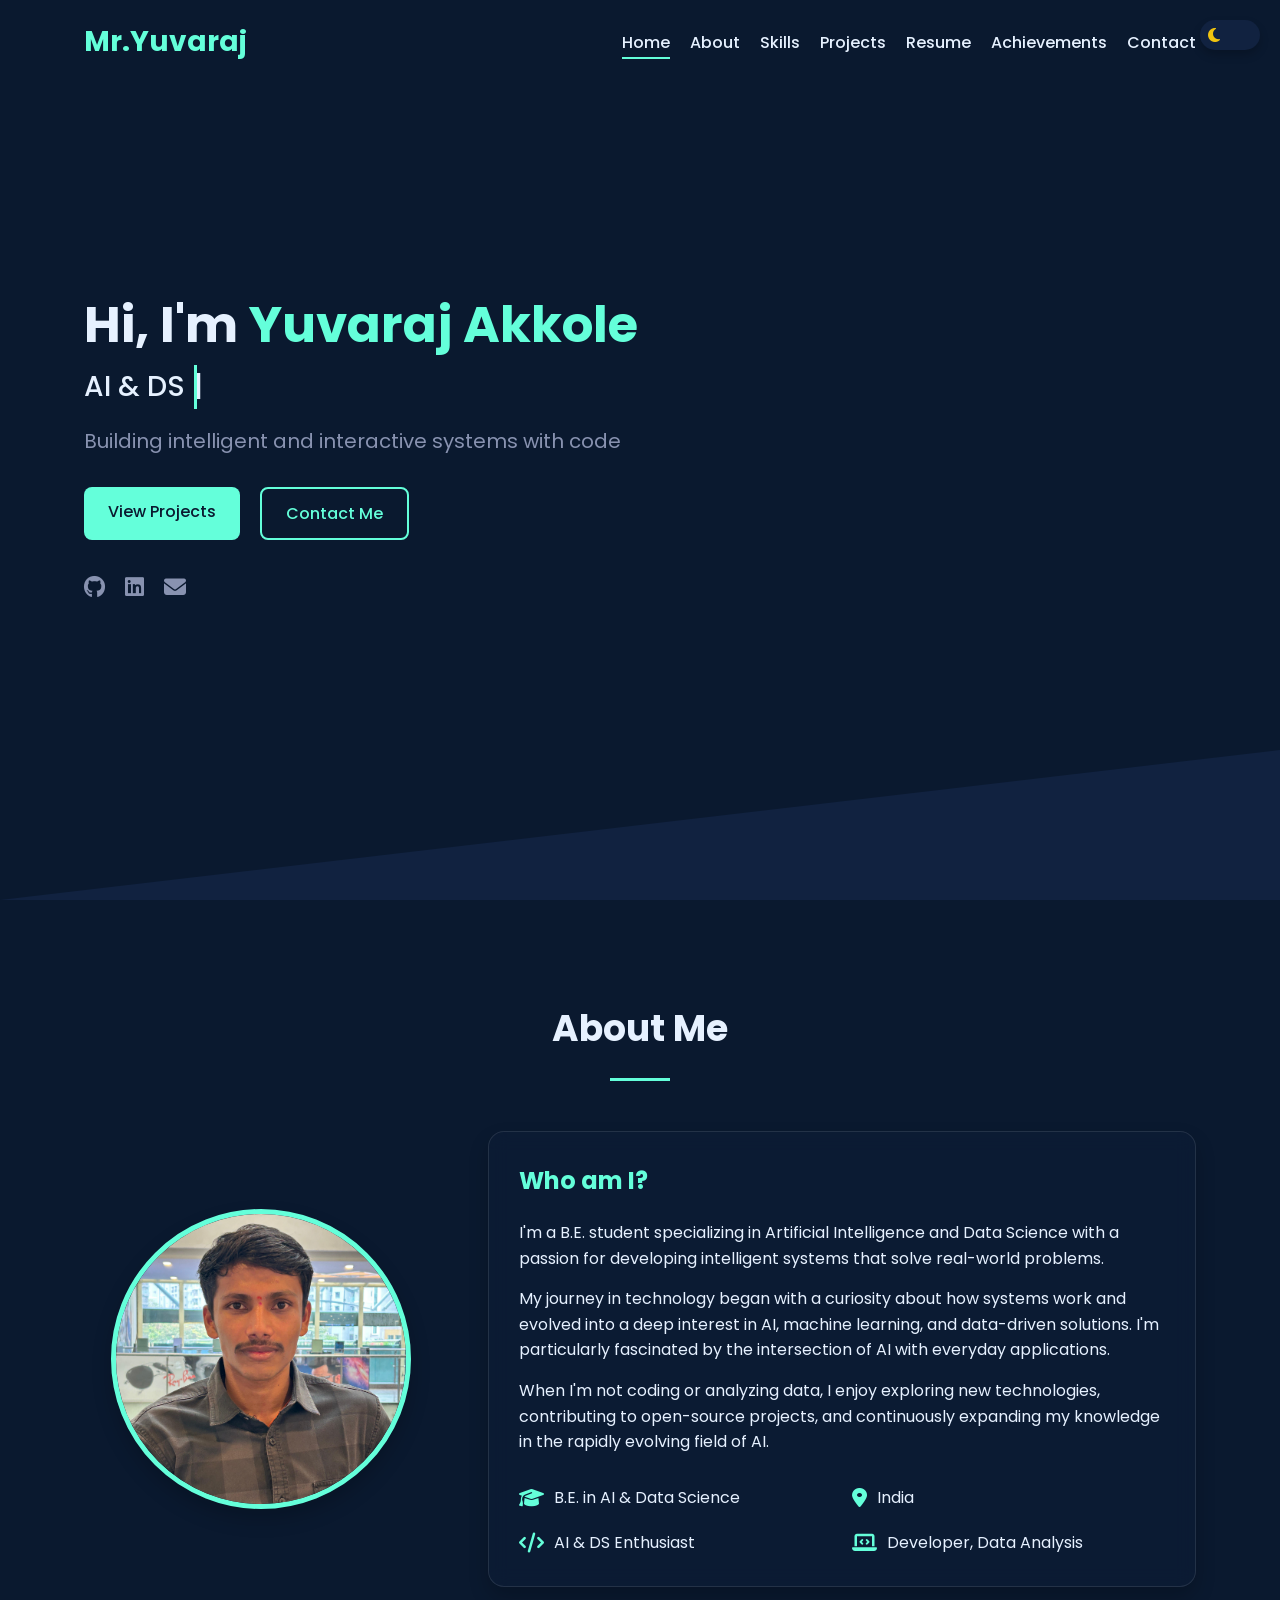
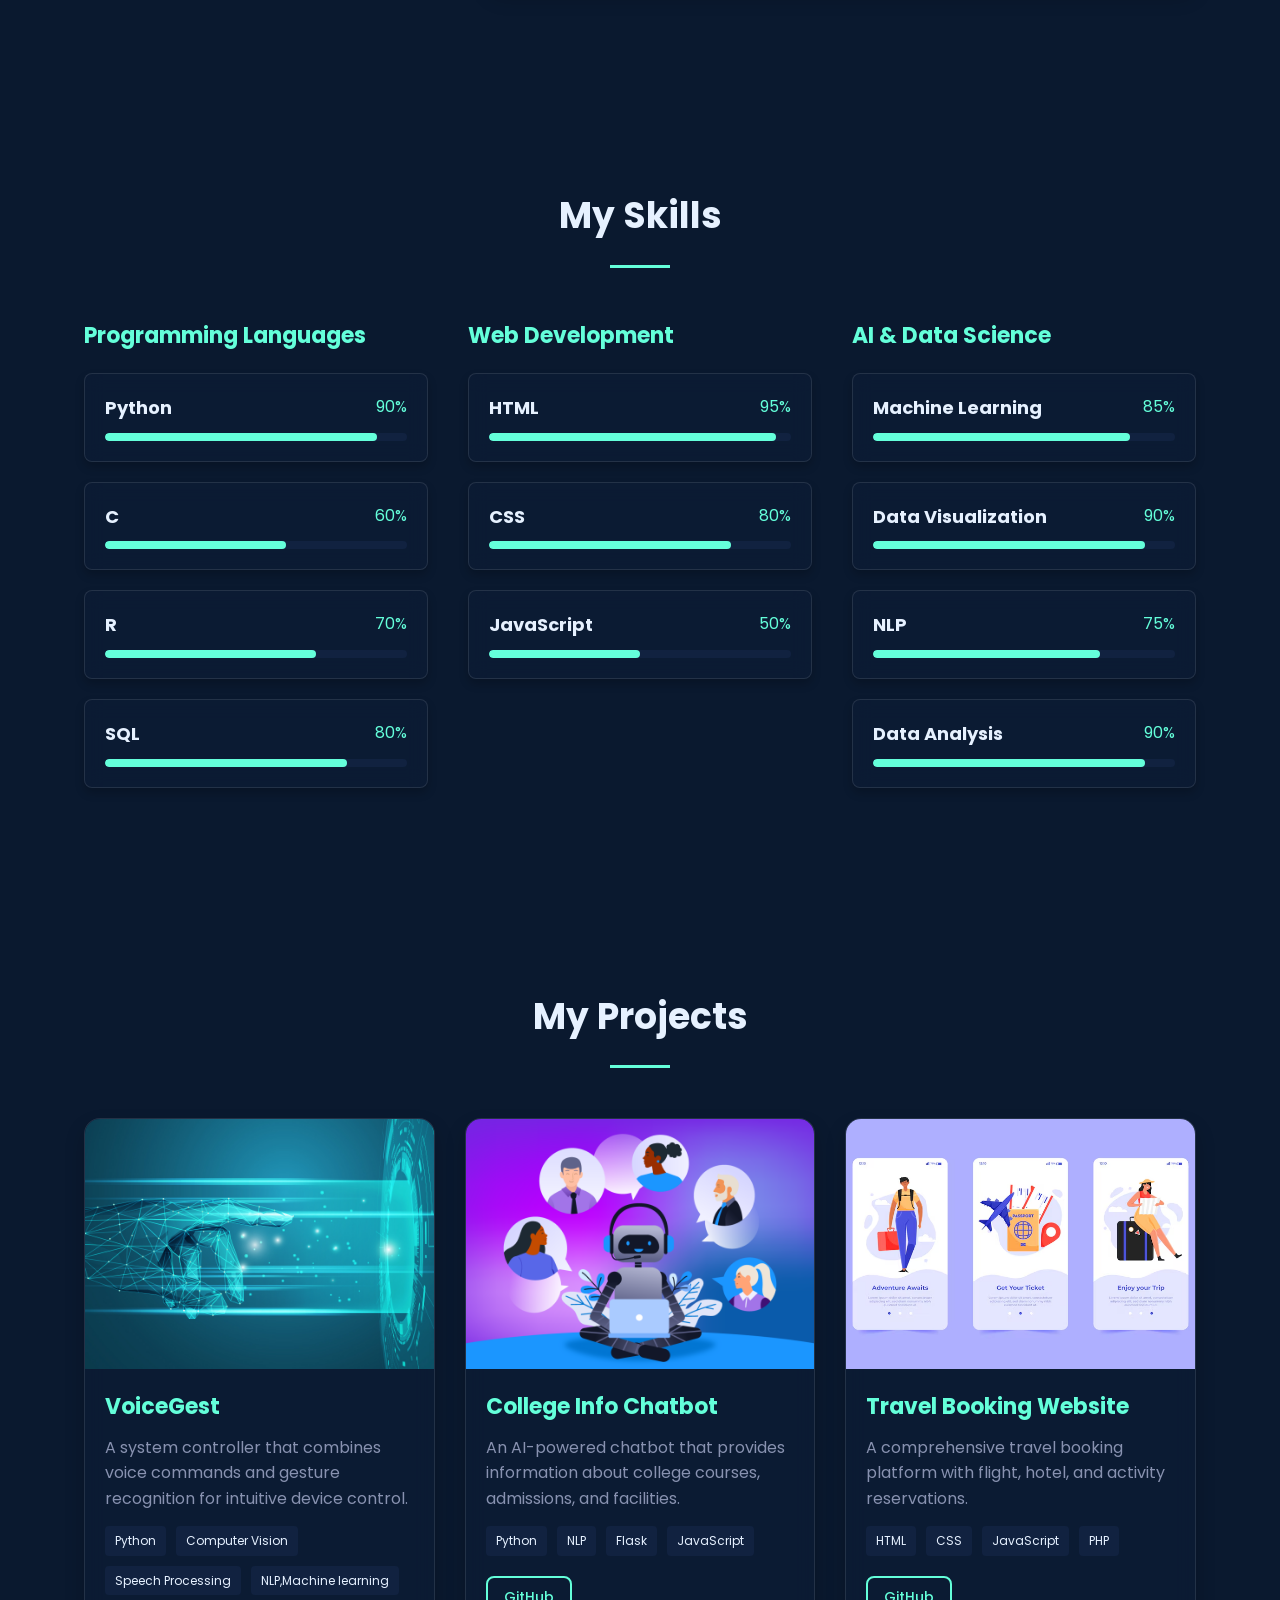
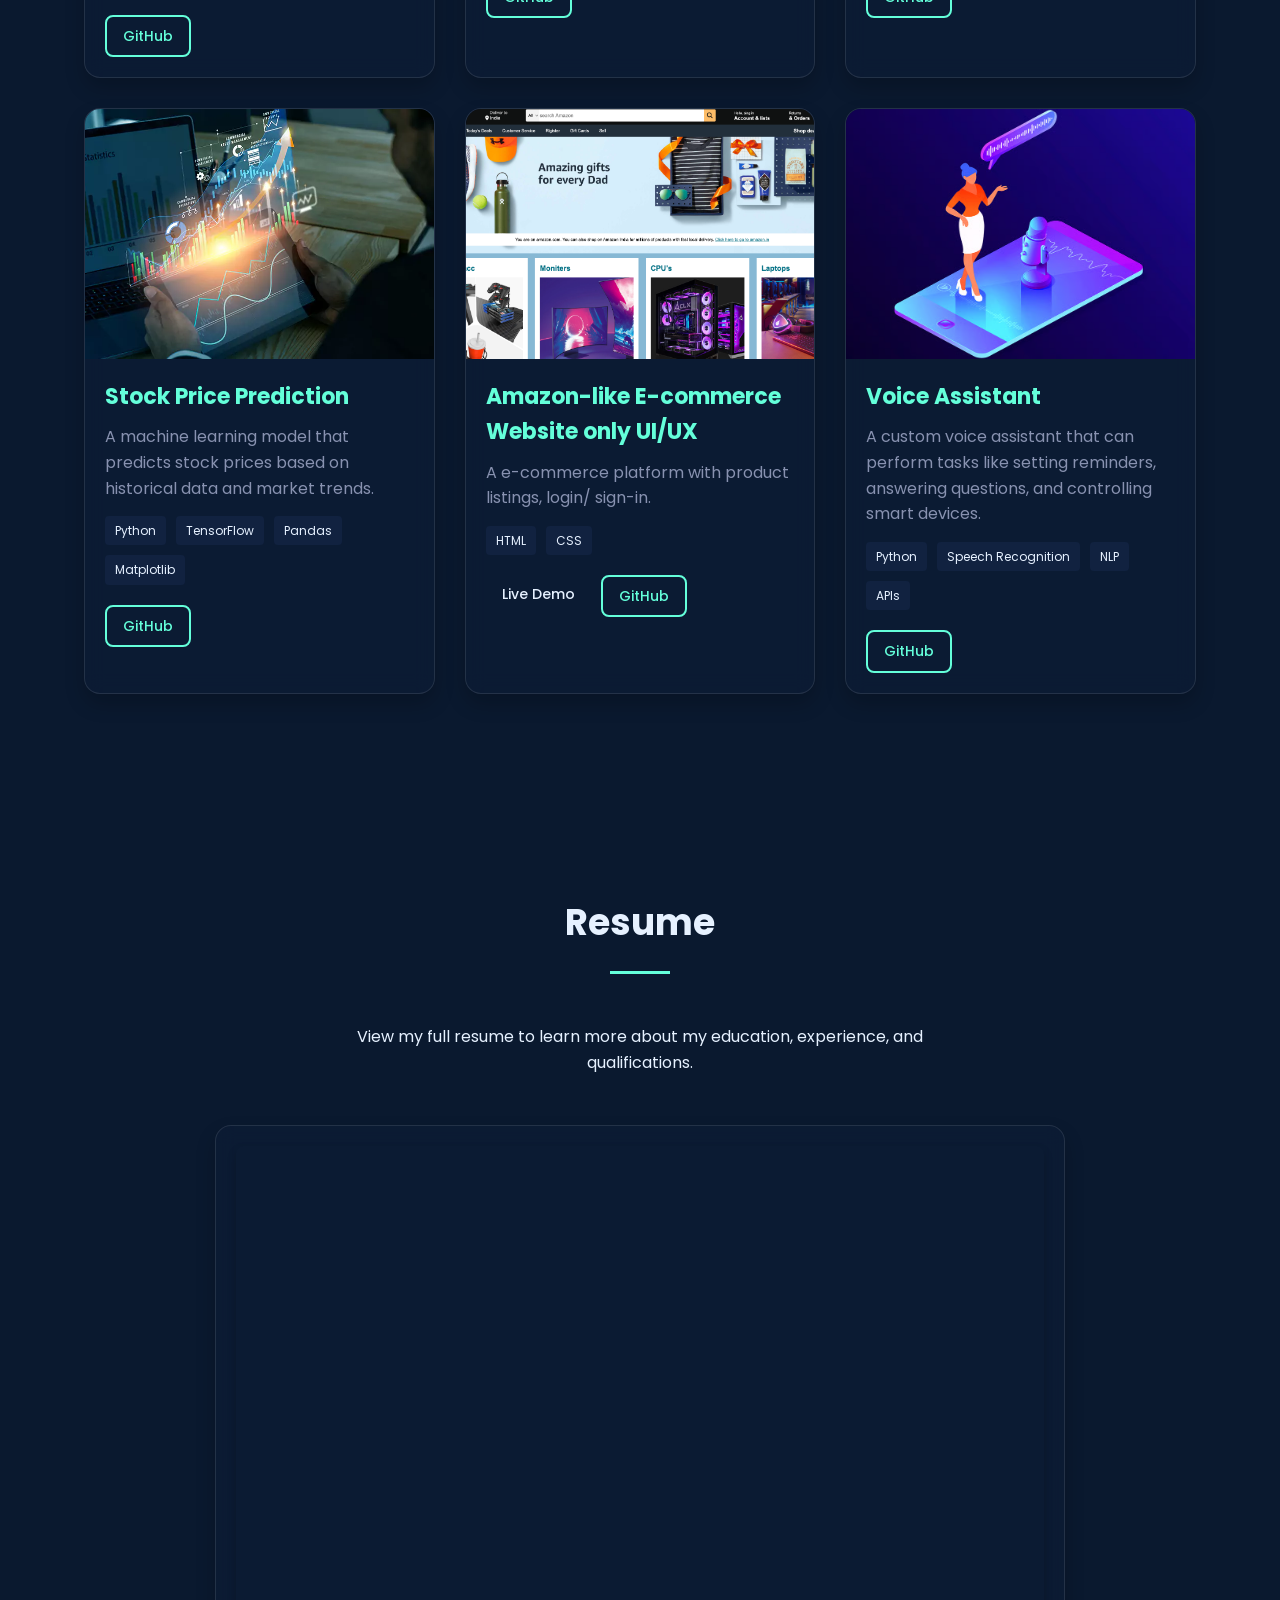
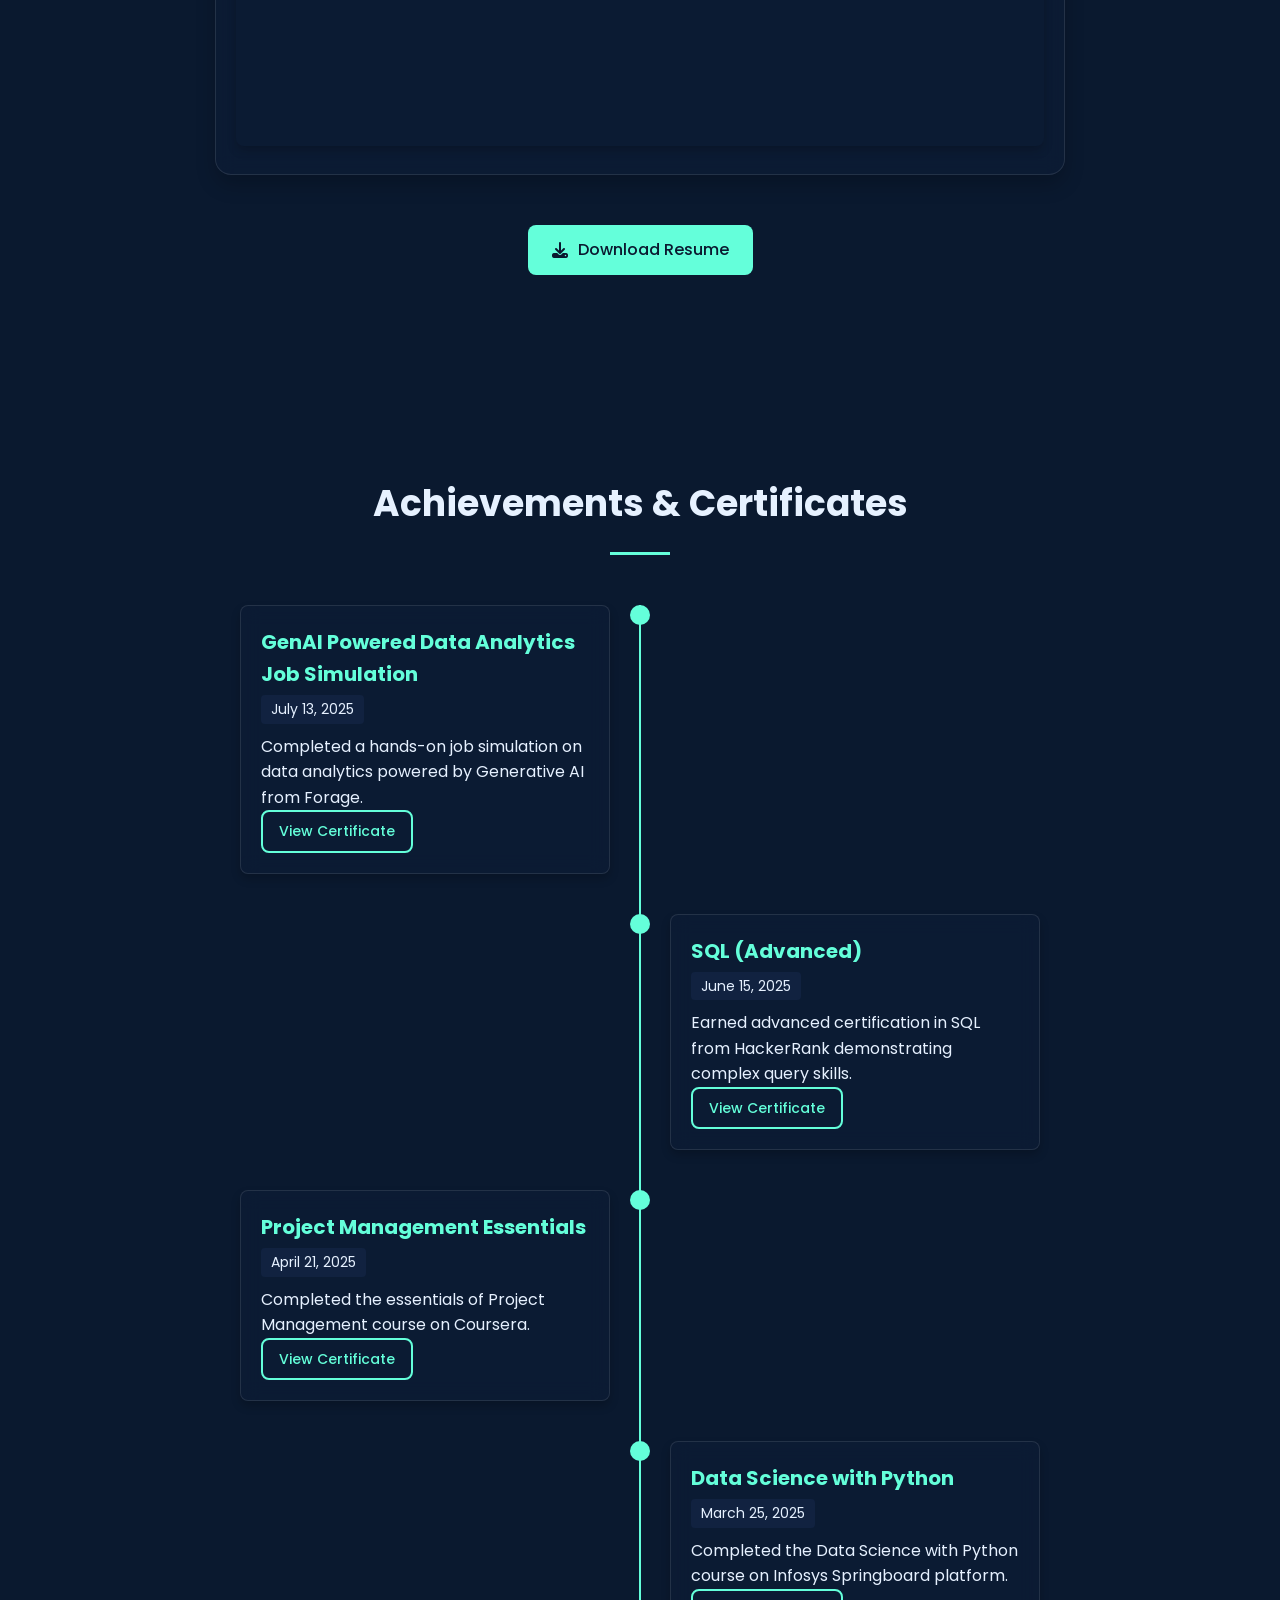
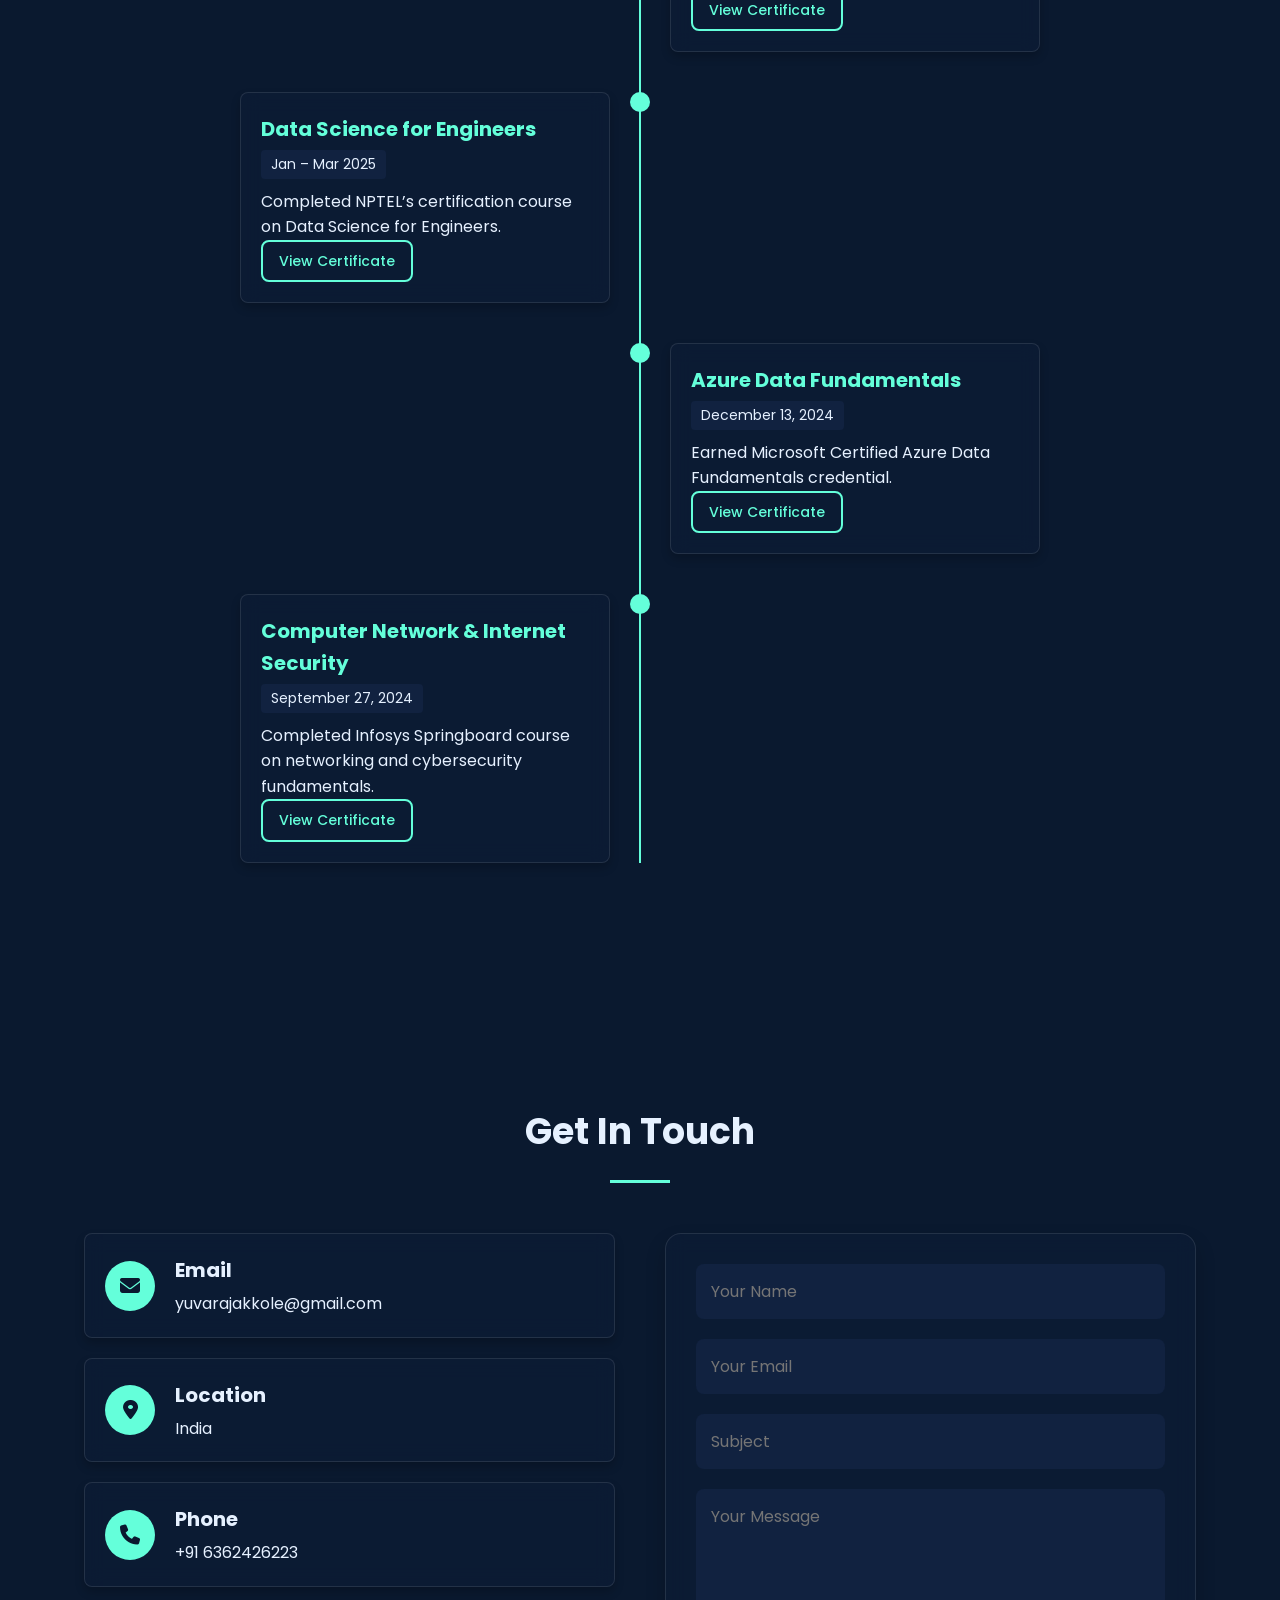
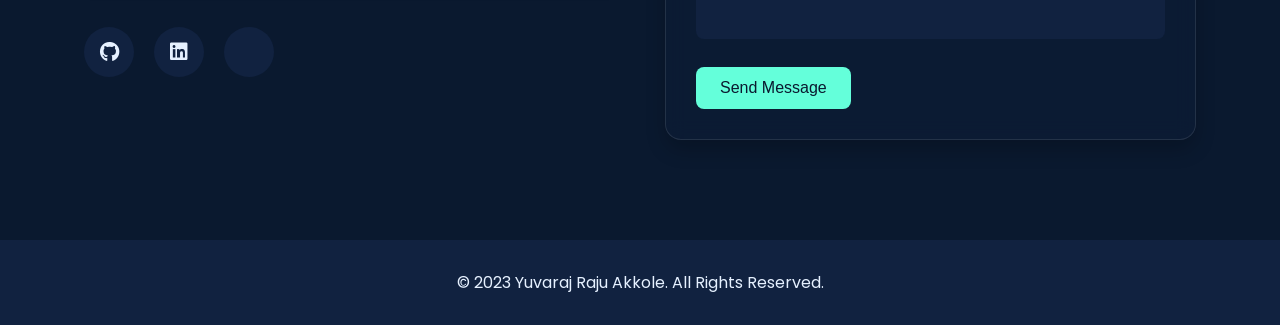
==== index.html @ 3c6aa3a9 "Initial commit - Yuvaraj portfolio" ====
<!DOCTYPE html>
<html lang="en">
<head>
    <meta charset="UTF-8">
    <meta name="viewport" content="width=device-width, initial-scale=1.0">
    <title>Yuvaraj Raju Akkole | AI & DS Portfolio</title>
    <link rel="stylesheet" href="style.css">
    <link rel="stylesheet" href="https://cdnjs.cloudflare.com/ajax/libs/font-awesome/6.4.0/css/all.min.css">
    <link href="https://fonts.googleapis.com/css2?family=Poppins:wght@300;400;500;600;700&display=swap" rel="stylesheet">
</head>
<body>
    <!-- Theme Toggle -->
    <div class="theme-toggle">
        <input type="checkbox" id="theme-switch">
        <label for="theme-switch" class="switch">
            <i class="fas fa-sun"></i>
            <i class="fas fa-moon"></i>
        </label>
    </div>

    <!-- Back to Top Button -->
    <button id="back-to-top" title="Back to Top">
        <i class="fas fa-arrow-up"></i>
    </button>

    <!-- Header & Navigation -->
    <header>
        <div class="container">
            <div class="logo">
                <h2>Mr.Yuvaraj</h2>
            </div>
            <nav>
                <div class="hamburger">
                    <div class="line"></div>
                    <div class="line"></div>
                    <div class="line"></div>
                </div>
                <ul class="nav-links">
                    <li><a href="#home" class="active">Home</a></li>
                    <li><a href="#about">About</a></li>
                    <li><a href="#skills">Skills</a></li>
                    <li><a href="#projects">Projects</a></li>
                    <li><a href="#resume">Resume</a></li>
                    <li><a href="#achievements">Achievements</a></li>
                    <li><a href="#contact">Contact</a></li>
                </ul>
            </nav>
        </div>
    </header>

    <!-- Hero Section -->
    <section id="home" class="hero">
        <div class="container">
            <div class="hero-content">
                <h1>Hi, I'm <span class="highlight" >Yuvaraj Akkole</span></h1>
                <div class="typing-container">
                    <span id="typing-text"></span><span class="cursor">|</span>
                </div>
                <p class="tagline">Building intelligent and interactive systems with code</p>
                <div class="hero-buttons">
                    <a href="#projects" class="btn primary">View Projects</a>
                    <a href="#contact" class="btn secondary">Contact Me</a>
                </div>
                <div class="social-icons">
                    <a href="https://github.com/yuvarajakkole" target="_blank"><i class="fab fa-github"></i></a>
                    <a href="https://www.linkedin.com/in/yuvaraj-akkole-82118a249/" target="_blank"><i class="fab fa-linkedin"></i></a>
                    <a href="mailto:youremail@example.com"><i class="fas fa-envelope"></i></a>
                    <a href="https://leetcode.com/u/yuvarajakkole/" target="_blank"><i class="cib-leetcode"></i></a>
                </div>
            </div>
        </div>
        <div class="hero-shape"></div>
    </section>

    <!-- About Section -->
    <section id="about" class="about">
        <div class="container">
            <div class="section-header">
                <h2>About Me</h2>
                <div class="underline"></div>
            </div>
            <div class="about-content">
                <div class="about-image">
                    <div class="image-container">
                        <img src="img/yuvaraj.jpg" alt="Yuvaraj Raju Akkole">
                    </div>
                </div>
                <div class="about-text">
                    <div class="glass-card">
                        <h3>Who am I?</h3>
                        <p>I'm a B.E. student specializing in Artificial Intelligence and Data Science with a passion for developing intelligent systems that solve real-world problems.</p>
                        <p>My journey in technology began with a curiosity about how systems work and evolved into a deep interest in AI, machine learning, and data-driven solutions. I'm particularly fascinated by the intersection of AI with everyday applications.</p>
                        <p>When I'm not coding or analyzing data, I enjoy exploring new technologies, contributing to open-source projects, and continuously expanding my knowledge in the rapidly evolving field of AI.</p>
                        <div class="about-details">
                            <div class="detail">
                                <i class="fas fa-graduation-cap"></i>
                                <span>B.E. in AI & Data Science</span>
                            </div>
                            <div class="detail">
                                <i class="fas fa-map-marker-alt"></i>
                                <span>India</span>
                            </div>
                            <div class="detail">
                                <i class="fas fa-code"></i>
                                <span>AI & DS Enthusiast</span>
                            </div>
                            <div class="detail">
                                <i class="fas fa-laptop-code"></i>
                                <span>Developer, Data Analysis</span>
                            </div>
                        </div>
                    </div>
                </div>
            </div>
        </div>
    </section>

    <!-- Skills Section -->
    <section id="skills" class="skills">
        <div class="container">
            <div class="section-header">
                <h2>My Skills</h2>
                <div class="underline"></div>
            </div>
            <div class="skills-content">
                <div class="skill-category">
                    <h3>Programming Languages</h3>
                    <div class="skills-grid">
                        <div class="skill-item">
                            <div class="skill-info">
                                <h4>Python</h4>
                                <div class="skill-percent">90%</div>
                            </div>
                            <div class="skill-progress">
                                <div class="progress-bar" data-percent="90"></div>
                            </div>
                        </div>
                        <div class="skill-item">
                            <div class="skill-info">
                                <h4>C</h4>
                                <div class="skill-percent">60%</div>
                            </div>
                            <div class="skill-progress">
                                <div class="progress-bar" data-percent="60"></div>
                            </div>
                        </div>
                        <div class="skill-item">
                            <div class="skill-info">
                                <h4>R</h4>
                                <div class="skill-percent">70%</div>
                            </div>
                            <div class="skill-progress">
                                <div class="progress-bar" data-percent="70"></div>
                            </div>
                        </div>
                        <div class="skill-item">
                            <div class="skill-info">
                                <h4>SQL</h4>
                                <div class="skill-percent">80%</div>
                            </div>
                            <div class="skill-progress">
                                <div class="progress-bar" data-percent="80"></div>
                            </div>
                        </div>
                    </div>
                </div>
                
                <div class="skill-category">
                    <h3>Web Development</h3>
                    <div class="skills-grid">
                        <div class="skill-item">
                            <div class="skill-info">
                                <h4>HTML</h4>
                                <div class="skill-percent">95%</div>
                            </div>
                            <div class="skill-progress">
                                <div class="progress-bar" data-percent="95"></div>
                            </div>
                        </div>
                        <div class="skill-item">
                            <div class="skill-info">
                                <h4>CSS</h4>
                                <div class="skill-percent">80%</div>
                            </div>
                            <div class="skill-progress">
                                <div class="progress-bar" data-percent="80"></div>
                            </div>
                        </div>
                        <div class="skill-item">
                            <div class="skill-info">
                                <h4>JavaScript</h4>
                                <div class="skill-percent">50%</div>
                            </div>
                            <div class="skill-progress">
                                <div class="progress-bar" data-percent="50"></div>
                            </div>
                        </div>
                    </div>
                </div>
                
                <div class="skill-category">
                    <h3>AI & Data Science</h3>
                    <div class="skills-grid">
                        <div class="skill-item">
                            <div class="skill-info">
                                <h4>Machine Learning</h4>
                                <div class="skill-percent">85%</div>
                            </div>
                            <div class="skill-progress">
                                <div class="progress-bar" data-percent="85"></div>
                            </div>
                        </div>
                        <div class="skill-item">
                            <div class="skill-info">
                                <h4>Data Visualization</h4>
                                <div class="skill-percent">90%</div>
                            </div>
                            <div class="skill-progress">
                                <div class="progress-bar" data-percent="90"></div>
                            </div>
                        </div>
                        <div class="skill-item">
                            <div class="skill-info">
                                <h4>NLP</h4>
                                <div class="skill-percent">75%</div>
                            </div>
                            <div class="skill-progress">
                                <div class="progress-bar" data-percent="75"></div>
                            </div>
                        </div>
                        <div class="skill-item">
                            <div class="skill-info">
                                <h4>Data Analysis</h4>
                                <div class="skill-percent">90%</div>
                            </div>
                            <div class="skill-progress">
                                <div class="progress-bar" data-percent="90"></div>
                            </div>
                        </div>
                    </div>
                </div>
            </div>
        </div>
    </section>

    <!-- Projects Section -->
    <section id="projects" class="projects">
        <div class="container">
            <div class="section-header">
                <h2>My Projects</h2>
                <div class="underline"></div>
            </div>
            <div class="projects-grid">

                <div class="project-card">
                    <div class="project-img">
                        <img src="img/vooicegest.jpg" alt="VoiceGest">
                    </div>
                    <div class="project-content">
                        <h3>VoiceGest</h3>
                        <p>A system controller that combines voice commands and gesture recognition for intuitive device control.</p>
                        <div class="tech-stack">
                            <span>Python</span>
                            <span>Computer Vision</span>
                            <span>Speech Processing</span>
                            <span>NLP,Machine learning</span>
                        </div>
                        <div class="project-links">
                            <!-- <a href="#" target="_blank" class="btn small">Live Demo</a> -->
                            <a href="https://github.com/yuvarajakkole/VoiceGest.git" target="_blank" class="btn small secondary">GitHub</a>
                        </div>
                    </div>
                </div>


                <div class="project-card">
                    <div class="project-img">
                        <img src="img/chatbot.webp" alt="College Info Chatbot">
                    </div>
                    <div class="project-content">
                        <h3>College Info Chatbot</h3>
                        <p>An AI-powered chatbot that provides information about college courses, admissions, and facilities.</p>
                        <div class="tech-stack">
                            <span>Python</span>
                            <span>NLP</span>
                            <span>Flask</span>
                            <span>JavaScript</span>
                        </div>
                        <div class="project-links">
                            <!-- <a href="#" target="_blank" class="btn small">Live Demo</a> -->
                            <a href="https://github.com/yuvarajakkole/collegechatbot.git" target="_blank" class="btn small secondary">GitHub</a>
                        </div>
                    </div>
                </div>

                <div class="project-card">
                    <div class="project-img">
                        <img src="img/travel.avif" alt="Travel Booking Website">
                    </div>
                    <div class="project-content">
                        <h3>Travel Booking Website</h3>
                        <p>A comprehensive travel booking platform with flight, hotel, and activity reservations.</p>
                        <div class="tech-stack">
                            <span>HTML</span>
                            <span>CSS</span>
                            <span>JavaScript</span>
                            <span>PHP</span>
                        </div>
                        <div class="project-links">
                            <!-- <a href="#" target="_blank" class="btn small">Live Demo</a> -->
                            <a href="https://github.com/yuvarajakkole/tour_booking.git" target="_blank" class="btn small secondary">GitHub</a>
                        </div>
                    </div>
                </div>
                
                <div class="project-card">
                    <div class="project-img">
                        <img src="img/stock.webp" alt="Stock Price Prediction">
                    </div>
                    <div class="project-content">
                        <h3>Stock Price Prediction</h3>
                        <p>A machine learning model that predicts stock prices based on historical data and market trends.</p>
                        <div class="tech-stack">
                            <span>Python</span>
                            <span>TensorFlow</span>
                            <span>Pandas</span>
                            <span>Matplotlib</span>
                        </div>
                        <div class="project-links">
                            <!-- <a href="#" target="_blank" class="btn small">Live Demo</a> -->
                            <a href="https://github.com/yuvarajakkole/stock_price_predict.git" target="_blank" class="btn small secondary">GitHub</a>
                        </div>
                    </div>
                </div>
                
                <div class="project-card">
                    <div class="project-img">
                        <img src="img/amazon.png" alt="E-commerce Website">
                    </div>
                    <div class="project-content">
                        <h3>Amazon-like E-commerce Website only UI/UX</h3>
                        <p>A e-commerce platform with product listings, login/ sign-in.</p>
                        <div class="tech-stack">
                            <span>HTML</span>
                            <span>CSS</span>
                            <!-- <span>JavaScript</span> -->
                            <!-- <span>Node.js</span> -->
                        </div>
                        <div class="project-links">
                            <a href="https://yuvarajakkole.github.io/amazone-clone/" target="_blank" class="btn small">Live Demo</a>
                            <a href="https://github.com/yuvarajakkole/amazone-clone.git" target="_blank" class="btn small secondary">GitHub</a>
                        </div>
                    </div>
                </div>
                
                <div class="project-card">
                    <div class="project-img">
                        <img src="img/assistant.avif" alt="Voice Assistant">
                    </div>
                    <div class="project-content">
                        <h3>Voice Assistant</h3>
                        <p>A custom voice assistant that can perform tasks like setting reminders, answering questions, and controlling smart devices.</p>
                        <div class="tech-stack">
                            <span>Python</span>
                            <span>Speech Recognition</span>
                            <span>NLP</span>
                            <span>APIs</span>
                        </div>
                        <div class="project-links">
                            <!-- <a href="#" target="_blank" class="btn small">Live Demo</a> -->
                            <a href="https://github.com/yuvarajakkole/VoiceGest.git" target="_blank" class="btn small secondary">GitHub</a>
                        </div>
                    </div>
                </div>
                
                
            </div>
        </div>
    </section>

    <!-- Resume Section -->
    <!-- <section id="resume" class="resume">
        <div class="container">
            <div class="section-header">
                <h2>Resume</h2>
                <div class="underline"></div>
            </div>
            <div class="resume-content">
                <div class="resume-text">
                    <p>View my full resume to learn more about my education, experience, and qualifications.</p>
                </div>
                <div class="resume-download">
                    <a href="#" class="btn primary" download>
                        <i class="fas fa-download"></i> Download Resume
                    </a>
                </div>
            </div>
        </div>
    </section> -->
<section id="resume" class="resume">
    <div class="container">
        <div class="section-header">
            <h2>Resume</h2>
            <div class="underline"></div>
        </div>
        <div class="resume-content">
            <div class="resume-text">
                <p>View my full resume to learn more about my education, experience, and qualifications.</p>
            </div>

            <!-- Embedded Resume PDF Preview -->
            <div class="resume-preview">
                <iframe src="yuvaraj resume.pdf" width="100%" height="600px" frameborder="0"></iframe>
            </div>

            <!-- Download Button -->
            <div class="resume-download">
                <a href="assets/resume.pdf" class="btn primary" download>
                    <i class="fas fa-download"></i> Download Resume
                </a>
            </div>
        </div>
    </div>
</section>


    <!-- Achievements Section -->
<section id="achievements" class="achievements">
    <div class="container">
        <div class="section-header">
            <h2>Achievements & Certificates</h2>
            <div class="underline"></div>
        </div>
        <div class="timeline">

            <div class="timeline-item">
                <div class="timeline-dot"></div>
                <div class="timeline-content">
                    <h3>GenAI Powered Data Analytics Job Simulation</h3>
                    <span class="date">July 13, 2025</span>
                    <p>Completed a hands-on job simulation on data analytics powered by Generative AI from Forage.</p>
                    <a href="cirtificats/tata cirtificat.pdf" target="_blank" class="btn small secondary">View Certificate</a>
                </div>
            </div>

            <div class="timeline-item">
                <div class="timeline-dot"></div>
                <div class="timeline-content">
                    <h3>SQL (Advanced)</h3>
                    <span class="date">June 15, 2025</span>
                    <p>Earned advanced certification in SQL from HackerRank demonstrating complex query skills.</p>
                    <a href="cirtificats/sql certificate.pdf" target="_blank" class="btn small secondary">View Certificate</a>
                </div>
            </div>

            <div class="timeline-item">
                <div class="timeline-dot"></div>
                <div class="timeline-content">
                    <h3>Project Management Essentials</h3>
                    <span class="date">April 21, 2025</span>
                    <p>Completed the essentials of Project Management course on Coursera.</p>
                    <a href="cirtificats/PM(yuva).pdf" target="_blank" class="btn small secondary">View Certificate</a>
                </div>
            </div>

            <div class="timeline-item">
                <div class="timeline-dot"></div>
                <div class="timeline-content">
                    <h3>Data Science with Python</h3>
                    <span class="date">March 25, 2025</span>
                    <p>Completed the Data Science with Python course on Infosys Springboard platform.</p>
                    <a href="cirtificats/ds in python.pdf" target="_blank" class="btn small secondary">View Certificate</a>
                </div>
            </div>

            <div class="timeline-item">
                <div class="timeline-dot"></div>
                <div class="timeline-content">
                    <h3>Data Science for Engineers</h3>
                    <span class="date">Jan – Mar 2025</span>
                    <p>Completed NPTEL’s certification course on Data Science for Engineers.</p>
                    <a href="cirtificats/Data Science for Engineers.pdf" target="_blank" class="btn small secondary">View Certificate</a>
                </div>
            </div>

            <div class="timeline-item">
                <div class="timeline-dot"></div>
                <div class="timeline-content">
                    <h3>Azure Data Fundamentals</h3>
                    <span class="date">December 13, 2024</span>
                    <p>Earned Microsoft Certified Azure Data Fundamentals credential.</p>
                    <a href="cirtificats/azure (yuva).pdf" target="_blank" class="btn small secondary">View Certificate</a>
                </div>
            </div>

            <div class="timeline-item">
                <div class="timeline-dot"></div>
                <div class="timeline-content">
                    <h3>Computer Network & Internet Security</h3>
                    <span class="date">September 27, 2024</span>
                    <p>Completed Infosys Springboard course on networking and cybersecurity fundamentals.</p>
                    <a href="cirtificats/cn.pdf" target="_blank" class="btn small secondary">View Certificate</a>
                </div>
            </div>

        </div>
    </div>
</section>


    <!-- Contact Section -->
    <section id="contact" class="contact">
        <div class="container">
            <div class="section-header">
                <h2>Get In Touch</h2>
                <div class="underline"></div>
            </div>
            <div class="contact-content">
                <div class="contact-info">
                    <div class="contact-card">
                        <div class="contact-icon">
                            <i class="fas fa-envelope"></i>
                        </div>
                        <div class="contact-details">
                            <h3>Email</h3>
                            <p>yuvarajakkole@gmail.com</p>
                        </div>
                    </div>
                    <div class="contact-card">
                        <div class="contact-icon">
                            <i class="fas fa-map-marker-alt"></i>
                        </div>
                        <div class="contact-details">
                            <h3>Location</h3>
                            <p>India</p>
                        </div>
                    </div>
                    <div class="contact-card">
                        <div class="contact-icon">
                            <i class="fas fa-phone"></i>
                        </div>
                        <div class="contact-details">
                            <h3>Phone</h3>
                            <p>+91 6362426223</p>
                        </div>
                    </div>
                    <div class="social-links">
                        <a href="https://github.com/yuvarajakkole" target="_blank"><i class="fab fa-github"></i></a>
                        <a href="https://www.linkedin.com/in/yuvaraj-akkole-82118a249/" target="_blank"><i class="fab fa-linkedin"></i></a>
                        <a href="https://leetcode.com/u/yuvarajakkole/" target="_blank"><i class="bxl bx-leetcode" ></i></a>
                    </div>
                </div>
                <div class="contact-form">
                    <form action="https://formsubmit.co/yuvarajakkole@gmail.com" method="POST">
                        <div class="form-group">
                            <input type="text" name="name" placeholder="Your Name" required>
                        </div>
                        <div class="form-group">
                            <input type="email" name="email" placeholder="Your Email" required>
                        </div>
                        <div class="form-group">
                            <input type="text" name="subject" placeholder="Subject" required>
                        </div>
                        <div class="form-group">
                            <textarea name="message" placeholder="Your Message" required></textarea>
                        </div>

        <!-- Optional hidden fields -->           
                <input type="hidden" name="_captcha" value="false">
                <input type="hidden" name="_template" value="box">
                <input type="hidden" name="_autoresponse" value="Thank you for contacting me! I’ll get back to you soon.">

                    <button type="submit" class="btn primary">Send Message</button>
                    </form>
                </div>

            </div>
        </div>
    </section>

    <!-- Footer -->
    <footer>
        <div class="container">
            <div class="footer-content">
                <p>&copy; 2023 Yuvaraj Raju Akkole. All Rights Reserved.</p>
            </div>
        </div>
    </footer>

    <script src="script.js"></script>
</body>
</html>
---- style.css ----
/* ===== VARIABLES ===== */
:root {
    /* Colors */
    --primary-color: #0a192f; /* Midnight Blue */
    --secondary-color: #64ffda; /* Cyan */
    --text-primary: #e6f1ff; /* Soft White */
    --text-secondary: #8892b0;
    --bg-primary: #0a192f;
    --bg-secondary: #112240;
    --card-bg: rgba(17, 34, 64, 0.7);
    --glass-bg: rgba(17, 34, 64, 0.3);
    --glass-border: rgba(255, 255, 255, 0.1);
    --shadow-color: rgba(0, 0, 0, 0.2);
    
    /* Transitions */
    --transition: all 0.3s ease;
    
    /* Border Radius */
    --border-radius-sm: 4px;
    --border-radius-md: 8px;
    --border-radius-lg: 16px;
}

/* Light Theme Variables */
[data-theme="light"] {
    --primary-color: #f5f5f5;
    --secondary-color: #0a66c2;
    --text-primary: #333333;
    --text-secondary: #555555;
    --bg-primary: #ffffff;
    --bg-secondary: #f0f0f0;
    --card-bg: rgba(240, 240, 240, 0.7);
    --glass-bg: rgba(255, 255, 255, 0.7);
    --glass-border: rgba(0, 0, 0, 0.1);
    --shadow-color: rgba(0, 0, 0, 0.1);
}

/* ===== RESET & BASE STYLES ===== */
* {
    margin: 0;
    padding: 0;
    box-sizing: border-box;
}

html {
    scroll-behavior: smooth;
    font-size: 62.5%; /* 1rem = 10px */
}

body {
    font-family: 'Poppins', sans-serif;
    background-color: var(--bg-primary);
    color: var(--text-primary);
    line-height: 1.6;
    font-size: 1.6rem;
    overflow-x: hidden;
    transition: var(--transition);
}

a {
    text-decoration: none;
    color: inherit;
    transition: var(--transition);
}

ul {
    list-style: none;
}

img {
    max-width: 100%;
    height: auto;
    display: block;
}

.container {
    width: 90%;
    max-width: 1200px;
    margin: 0 auto;
    padding: 0 2rem;
}

section {
    padding: 10rem 0;
    position: relative;
}

.section-header {
    text-align: center;
    margin-bottom: 5rem;
}

.section-header h2 {
    font-size: 3.6rem;
    margin-bottom: 1rem;
    position: relative;
    display: inline-block;
}

.underline {
    height: 0.3rem;
    width: 6rem;
    background: var(--secondary-color);
    margin: 0 auto;
    margin-top: 1rem;
}

.highlight {
    color: var(--secondary-color);
}

/* ===== BUTTONS ===== */
.btn {
    display: inline-block;
    padding: 1.2rem 2.4rem;
    border-radius: var(--border-radius-md);
    font-weight: 500;
    cursor: pointer;
    transition: var(--transition);
    text-align: center;
    border: none;
    font-size: 1.6rem;
}

.btn.primary {
    background-color: var(--secondary-color);
    color: var(--primary-color);
}

.btn.secondary {
    background-color: transparent;
    border: 2px solid var(--secondary-color);
    color: var(--secondary-color);
}

.btn.small {
    padding: 0.8rem 1.6rem;
    font-size: 1.4rem;
}

.btn:hover {
    transform: translateY(-3px);
    box-shadow: 0 10px 20px var(--shadow-color);
}

.btn.primary:hover {
    background-color: rgba(100, 255, 218, 0.8);
}

.btn.secondary:hover {
    background-color: rgba(100, 255, 218, 0.1);
}

/* ===== THEME TOGGLE ===== */
.theme-toggle {
    position: fixed;
    top: 2rem;
    right: 2rem;
    z-index: 1000;
}

.theme-toggle input {
    display: none;
}

.switch {
    display: block;
    width: 6rem;
    height: 3rem;
    background-color: var(--bg-secondary);
    border-radius: 3rem;
    padding: 0.5rem;
    position: relative;
    cursor: pointer;
    box-shadow: 0 0.5rem 1rem var(--shadow-color);
}

.switch i {
    position: absolute;
    top: 50%;
    transform: translateY(-50%);
    font-size: 1.6rem;
    transition: var(--transition);
}

.switch .fa-sun {
    right: 0.8rem;
    color: #f1c40f;
    opacity: 0;
}

.switch .fa-moon {
    left: 0.8rem;
    color: #f1c40f;
    opacity: 1;
}

#theme-switch:checked + .switch .fa-sun {
    opacity: 1;
}

#theme-switch:checked + .switch .fa-moon {
    opacity: 0;
}

/* ===== BACK TO TOP BUTTON ===== */
#back-to-top {
    position: fixed;
    bottom: 2rem;
    right: 2rem;
    width: 5rem;
    height: 5rem;
    border-radius: 50%;
    background-color: var(--secondary-color);
    color: var(--primary-color);
    border: none;
    cursor: pointer;
    display: flex;
    justify-content: center;
    align-items: center;
    font-size: 2rem;
    z-index: 999;
    opacity: 0;
    visibility: hidden;
    transition: var(--transition);
    box-shadow: 0 0.5rem 1rem var(--shadow-color);
}

#back-to-top.visible {
    opacity: 1;
    visibility: visible;
}

#back-to-top:hover {
    transform: translateY(-3px);
}

/* ===== HEADER & NAVIGATION ===== */
header {
    position: fixed;
    top: 0;
    left: 0;
    width: 100%;
    z-index: 100;
    padding: 2rem 0;
    transition: var(--transition);
}

header.sticky {
    background-color: var(--glass-bg);
    backdrop-filter: blur(10px);
    box-shadow: 0 0.5rem 1rem var(--shadow-color);
    padding: 1rem 0;
}

header .container {
    display: flex;
    justify-content: space-between;
    align-items: center;
}

.logo h2 {
    font-size: 2.8rem;
    font-weight: 700;
    color: var(--secondary-color);
}

.nav-links {
    display: flex;
    gap: 2rem;
}

.nav-links a {
    font-size: 1.6rem;
    font-weight: 500;
    position: relative;
}

.nav-links a::after {
    content: '';
    position: absolute;
    bottom: -0.5rem;
    left: 0;
    width: 0;
    height: 0.2rem;
    background-color: var(--secondary-color);
    transition: var(--transition);
}

.nav-links a:hover::after,
.nav-links a.active::after {
    width: 100%;
}

.hamburger {
    display: none;
    cursor: pointer;
}

.hamburger .line {
    width: 2.5rem;
    height: 0.3rem;
    background-color: var(--text-primary);
    margin: 0.5rem 0;
    transition: var(--transition);
}

/* ===== HERO SECTION ===== */
.hero {
    height: 100vh;
    display: flex;
    align-items: center;
    position: relative;
    overflow: hidden;
}

.hero-content {
    max-width: 80rem;
}

.hero-content h1 {
    font-size: 5rem;
    margin-bottom: 1rem;
    line-height: 1.2;
}

.typing-container {
    font-size: 2.8rem;
    font-weight: 500;
    margin-bottom: 2rem;
    height: 4rem;
}

.cursor {
    display: inline-block;
    width: 0.3rem;
    background-color: var(--secondary-color);
    margin-left: 0.2rem;
    animation: blink 1s infinite;
}

@keyframes blink {
    0%, 100% { opacity: 1; }
    50% { opacity: 0; }
}

.tagline {
    font-size: 2rem;
    color: var(--text-secondary);
    margin-bottom: 3rem;
}

.hero-buttons {
    display: flex;
    gap: 2rem;
    margin-bottom: 3rem;
}

.social-icons {
    display: flex;
    gap: 2rem;
}

.social-icons a {
    font-size: 2.2rem;
    color: var(--text-secondary);
    transition: var(--transition);
}

.social-icons a:hover {
    color: var(--secondary-color);
    transform: translateY(-3px);
}

.hero-shape {
    position: absolute;
    bottom: 0;
    left: 0;
    width: 100%;
    height: 15rem;
    background-color: var(--bg-secondary);
    clip-path: polygon(0 100%, 100% 100%, 100% 0);
    z-index: -1;
}

/* ===== ABOUT SECTION ===== */
.about-content {
    display: grid;
    grid-template-columns: 1fr 2fr;
    gap: 5rem;
    align-items: center;
}

.about-image {
    position: relative;
}

.image-container {
    width: 30rem;
    height: 30rem;
    border-radius: 50%;
    overflow: hidden;
    position: relative;
    margin: 0 auto;
    box-shadow: 0 1rem 2rem var(--shadow-color);
    border: 0.5rem solid var(--secondary-color);
}

.image-container img {
    width: 100%;
    height: 100%;
    object-fit: cover;
}

.glass-card {
    background: var(--glass-bg);
    backdrop-filter: blur(10px);
    border-radius: var(--border-radius-lg);
    padding: 3rem;
    border: 1px solid var(--glass-border);
    box-shadow: 0 1rem 2rem var(--shadow-color);
}

.about-text h3 {
    font-size: 2.4rem;
    margin-bottom: 2rem;
    color: var(--secondary-color);
}

.about-text p {
    margin-bottom: 1.5rem;
}

.about-details {
    display: grid;
    grid-template-columns: repeat(2, 1fr);
    gap: 2rem;
    margin-top: 3rem;
}

.detail {
    display: flex;
    align-items: center;
    gap: 1rem;
}

.detail i {
    font-size: 2rem;
    color: var(--secondary-color);
}

/* ===== SKILLS SECTION ===== */
.skills-content {
    display: grid;
    grid-template-columns: repeat(auto-fit, minmax(30rem, 1fr));
    gap: 4rem;
}

.skill-category h3 {
    font-size: 2.2rem;
    margin-bottom: 2rem;
    color: var(--secondary-color);
}

.skills-grid {
    display: grid;
    gap: 2rem;
}

 /* jj  eir  */
.resume-preview {
    width: 100%;
    max-width: 85rem;
    margin: 2rem auto;
    padding: 2rem;
    background: var(--glass-bg);
    backdrop-filter: blur(10px);
    border-radius: var(--border-radius-lg);
    border: 1px solid var(--glass-border);
    box-shadow: 0 1rem 2rem var(--shadow-color);
    overflow: hidden;
    transition: var(--transition);
}

.resume-preview iframe {
    width: 100%;
    height: 60rem;
    border: none;
    border-radius: var(--border-radius-md);
    box-shadow: 0 0.5rem 1rem var(--shadow-color);
}





.skill-item {
    background: var(--glass-bg);
    backdrop-filter: blur(10px);
    border-radius: var(--border-radius-md);
    padding: 2rem;
    border: 1px solid var(--glass-border);
    box-shadow: 0 0.5rem 1rem var(--shadow-color);
}

.skill-info {
    display: flex;
    justify-content: space-between;
    margin-bottom: 1rem;
}

.skill-info h4 {
    font-size: 1.8rem;
}

.skill-percent {
    font-size: 1.6rem;
    color: var(--secondary-color);
}

.skill-progress {
    height: 0.8rem;
    background-color: var(--bg-secondary);
    border-radius: 1rem;
    overflow: hidden;
}

.progress-bar {
    height: 100%;
    background-color: var(--secondary-color);
    border-radius: 1rem;
    width: 0;
    transition: width 1.5s ease-in-out;
}

/* ===== PROJECTS SECTION ===== */
.projects-grid {
    display: grid;
    grid-template-columns: repeat(auto-fit, minmax(35rem, 1fr));
    gap: 3rem;
}

.project-card {
    background: var(--glass-bg);
    backdrop-filter: blur(10px);
    border-radius: var(--border-radius-lg);
    overflow: hidden;
    border: 1px solid var(--glass-border);
    box-shadow: 0 1rem 2rem var(--shadow-color);
    transition: var(--transition);
    height: 100%;
}

.project-card:hover {
    transform: translateY(-1rem);
    box-shadow: 0 2rem 3rem var(--shadow-color);
}

.project-img {
    height: 25rem;
    overflow: hidden;
}

.project-img img {
    width: 100%;
    height: 100%;
    object-fit: cover;
    transition: var(--transition);
}

.project-card:hover .project-img img {
    transform: scale(1.05);
}

.project-content {
    padding: 2rem;
}

.project-content h3 {
    font-size: 2.2rem;
    margin-bottom: 1rem;
    color: var(--secondary-color);
}

.project-content p {
    margin-bottom: 1.5rem;
    color: var(--text-secondary);
}

.tech-stack {
    display: flex;
    flex-wrap: wrap;
    gap: 1rem;
    margin-bottom: 2rem;
}

.tech-stack span {
    background-color: var(--bg-secondary);
    padding: 0.5rem 1rem;
    border-radius: var(--border-radius-sm);
    font-size: 1.2rem;
}

.project-links {
    display: flex;
    gap: 1rem;
}

/* ===== RESUME SECTION ===== */
.resume-content {
    display: flex;
    flex-direction: column;
    align-items: center;
    gap: 3rem;
    text-align: center;
}

.resume-text {
    max-width: 60rem;
    margin: 0 auto;
}

.resume-download .btn {
    display: flex;
    align-items: center;
    gap: 1rem;
}

/* ===== ACHIEVEMENTS SECTION ===== */
.timeline {
    position: relative;
    max-width: 80rem;
    margin: 0 auto;
}

.timeline::before {
    content: '';
    position: absolute;
    top: 0;
    left: 50%;
    transform: translateX(-50%);
    width: 0.2rem;
    height: 100%;
    background-color: var(--secondary-color);
}

.timeline-item {
    position: relative;
    margin-bottom: 4rem;
}

.timeline-dot {
    position: absolute;
    top: 0;
    left: 50%;
    transform: translateX(-50%);
    width: 2rem;
    height: 2rem;
    border-radius: 50%;
    background-color: var(--secondary-color);
    z-index: 1;
}

.timeline-content {
    position: relative;
    width: calc(50% - 3rem);
    padding: 2rem;
    background: var(--glass-bg);
    backdrop-filter: blur(10px);
    border-radius: var(--border-radius-md);
    border: 1px solid var(--glass-border);
    box-shadow: 0 0.5rem 1rem var(--shadow-color);
}

.timeline-item:nth-child(odd) .timeline-content {
    left: 0;
}

.timeline-item:nth-child(even) .timeline-content {
    left: calc(50% + 3rem);
}

.timeline-content h3 {
    font-size: 2rem;
    margin-bottom: 0.5rem;
    color: var(--secondary-color);
}

.timeline-content .date {
    display: inline-block;
    font-size: 1.4rem;
    padding: 0.3rem 1rem;
    background-color: var(--bg-secondary);
    border-radius: var(--border-radius-sm);
    margin-bottom: 1rem;
}

/* ===== CONTACT SECTION ===== */
.contact-content {
    display: grid;
    grid-template-columns: 1fr 1fr;
    gap: 5rem;
}

.contact-info {
    display: flex;
    flex-direction: column;
    gap: 2rem;
}

.contact-card {
    display: flex;
    align-items: center;
    gap: 2rem;
    background: var(--glass-bg);
    backdrop-filter: blur(10px);
    border-radius: var(--border-radius-md);
    padding: 2rem;
    border: 1px solid var(--glass-border);
    box-shadow: 0 0.5rem 1rem var(--shadow-color);
    transition: var(--transition);
}

.contact-card:hover {
    transform: translateY(-0.5rem);
    box-shadow: 0 1rem 2rem var(--shadow-color);
}

.contact-icon {
    width: 5rem;
    height: 5rem;
    border-radius: 50%;
    background-color: var(--secondary-color);
    display: flex;
    justify-content: center;
    align-items: center;
    font-size: 2rem;
    color: var(--primary-color);
}

.contact-details h3 {
    font-size: 2rem;
    margin-bottom: 0.5rem;
}

.social-links {
    display: flex;
    gap: 2rem;
    margin-top: 2rem;
}

.social-links a {
    width: 5rem;
    height: 5rem;
    border-radius: 50%;
    background-color: var(--bg-secondary);
    display: flex;
    justify-content: center;
    align-items: center;
    font-size: 2rem;
    transition: var(--transition);
}

.social-links a:hover {
    background-color: var(--secondary-color);
    color: var(--primary-color);
    transform: translateY(-0.5rem);
}

.contact-form {
    background: var(--glass-bg);
    backdrop-filter: blur(10px);
    border-radius: var(--border-radius-lg);
    padding: 3rem;
    border: 1px solid var(--glass-border);
    box-shadow: 0 1rem 2rem var(--shadow-color);
}

.form-group {
    margin-bottom: 2rem;
}

.form-group input,
.form-group textarea {
    width: 100%;
    padding: 1.5rem;
    border: none;
    border-radius: var(--border-radius-md);
    background-color: var(--bg-secondary);
    color: var(--text-primary);
    font-family: inherit;
    font-size: 1.6rem;
    transition: var(--transition);
}

.form-group textarea {
    height: 15rem;
    resize: none;
}

.form-group input:focus,
.form-group textarea:focus {
    outline: none;
    box-shadow: 0 0 0 0.2rem var(--secondary-color);
}

/* ===== FOOTER ===== */
footer {
    background-color: var(--bg-secondary);
    padding: 3rem 0;
    text-align: center;
}

/* ===== MEDIA QUERIES ===== */
@media screen and (max-width: 1024px) {
    html {
        font-size: 55%;
    }
    
    .about-content {
        grid-template-columns: 1fr;
        gap: 3rem;
    }
    
    .image-container {
        width: 25rem;
        height: 25rem;
    }
    
    .contact-content {
        grid-template-columns: 1fr;
        gap: 3rem;
    }
}

@media screen and (max-width: 768px) {
    html {
        font-size: 50%;
    }
    
    .hamburger {
        display: block;
        z-index: 1001;
    }
    
    .nav-links {
        position: fixed;
        top: 0;
        right: -100%;
        width: 70%;
        height: 100vh;
        background: var(--glass-bg);
        backdrop-filter: blur(10px);
        flex-direction: column;
        justify-content: center;
        align-items: center;
        transition: var(--transition);
        z-index: 1000;
    }
    
    .nav-links.active {
        right: 0;
    }
    
    .hamburger.active .line:nth-child(1) {
        transform: rotate(45deg) translate(0.5rem, 0.5rem);
    }
    
    .hamburger.active .line:nth-child(2) {
        opacity: 0;
    }
    
    .hamburger.active .line:nth-child(3) {
        transform: rotate(-45deg) translate(0.5rem, -0.5rem);
    }
    
    .hero-content h1 {
        font-size: 4rem;
    }
    
    .typing-container {
        font-size: 2.4rem;
    }
    
    .timeline::before {
        left: 2rem;
    }
    
    .timeline-dot {
        left: 2rem;
    }
    
    .timeline-content {
        width: calc(100% - 5rem);
        left: 5rem !important;
    }
}

@media screen and (max-width: 576px) {
    .hero-buttons {
        flex-direction: column;
        gap: 1.5rem;
    }
    
    .hero-content h1 {
        font-size: 3.5rem;
    }
    
    .typing-container {
        font-size: 2rem;
    }
    
    .projects-grid {
        grid-template-columns: 1fr;
    }
    
    .skills-content {
        grid-template-columns: 1fr;
    }
}
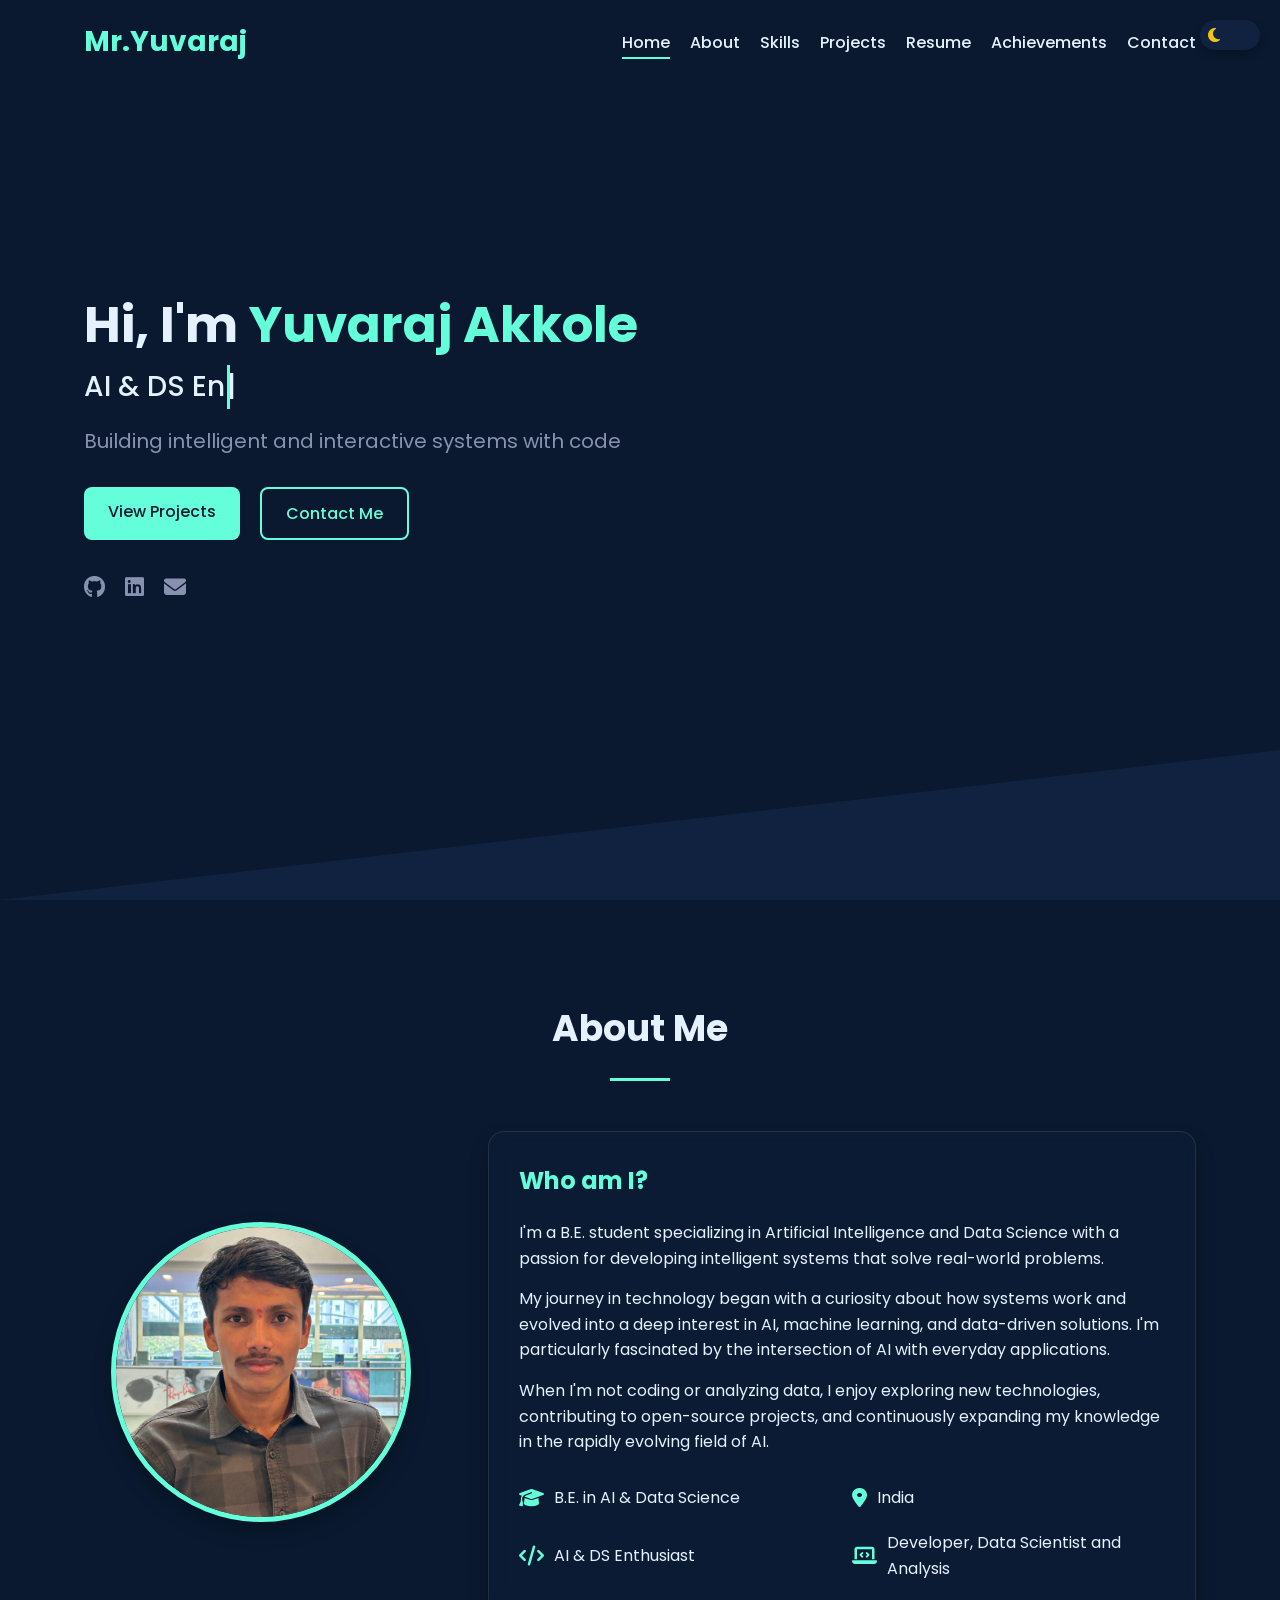
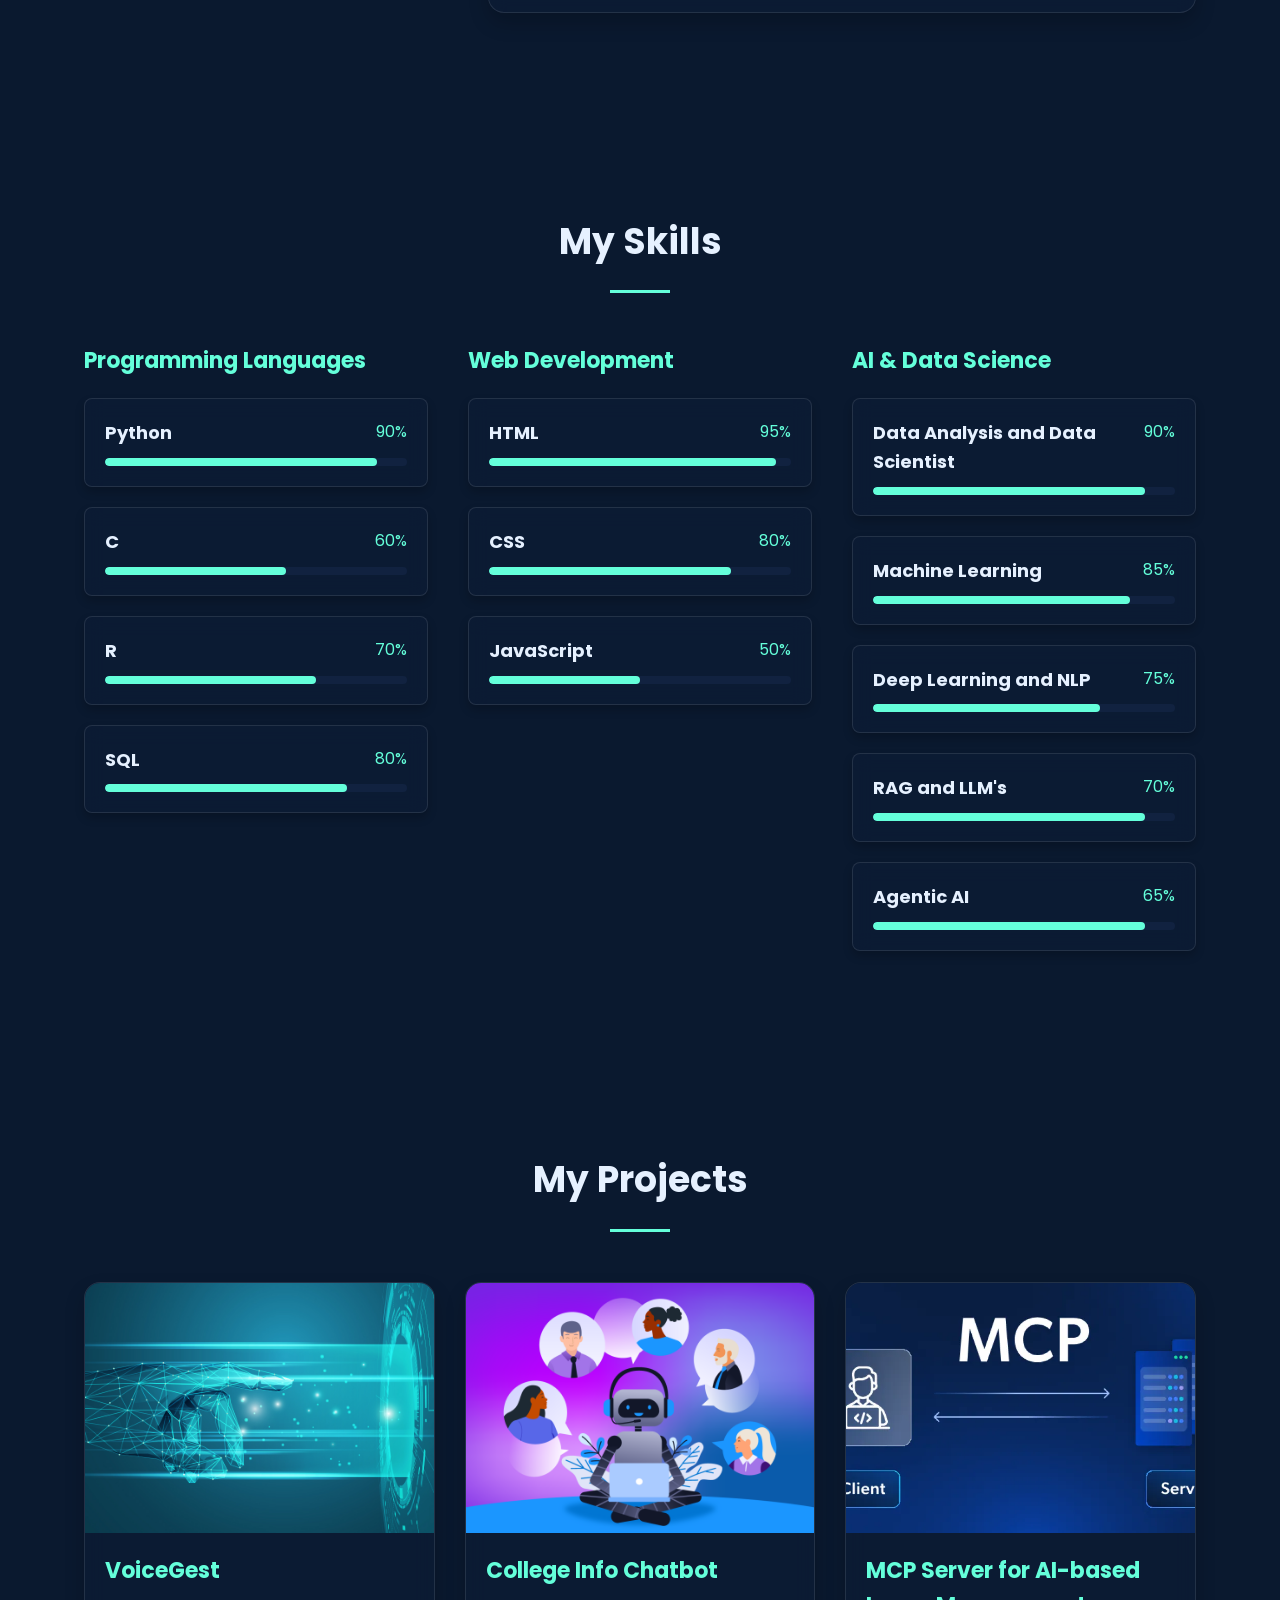
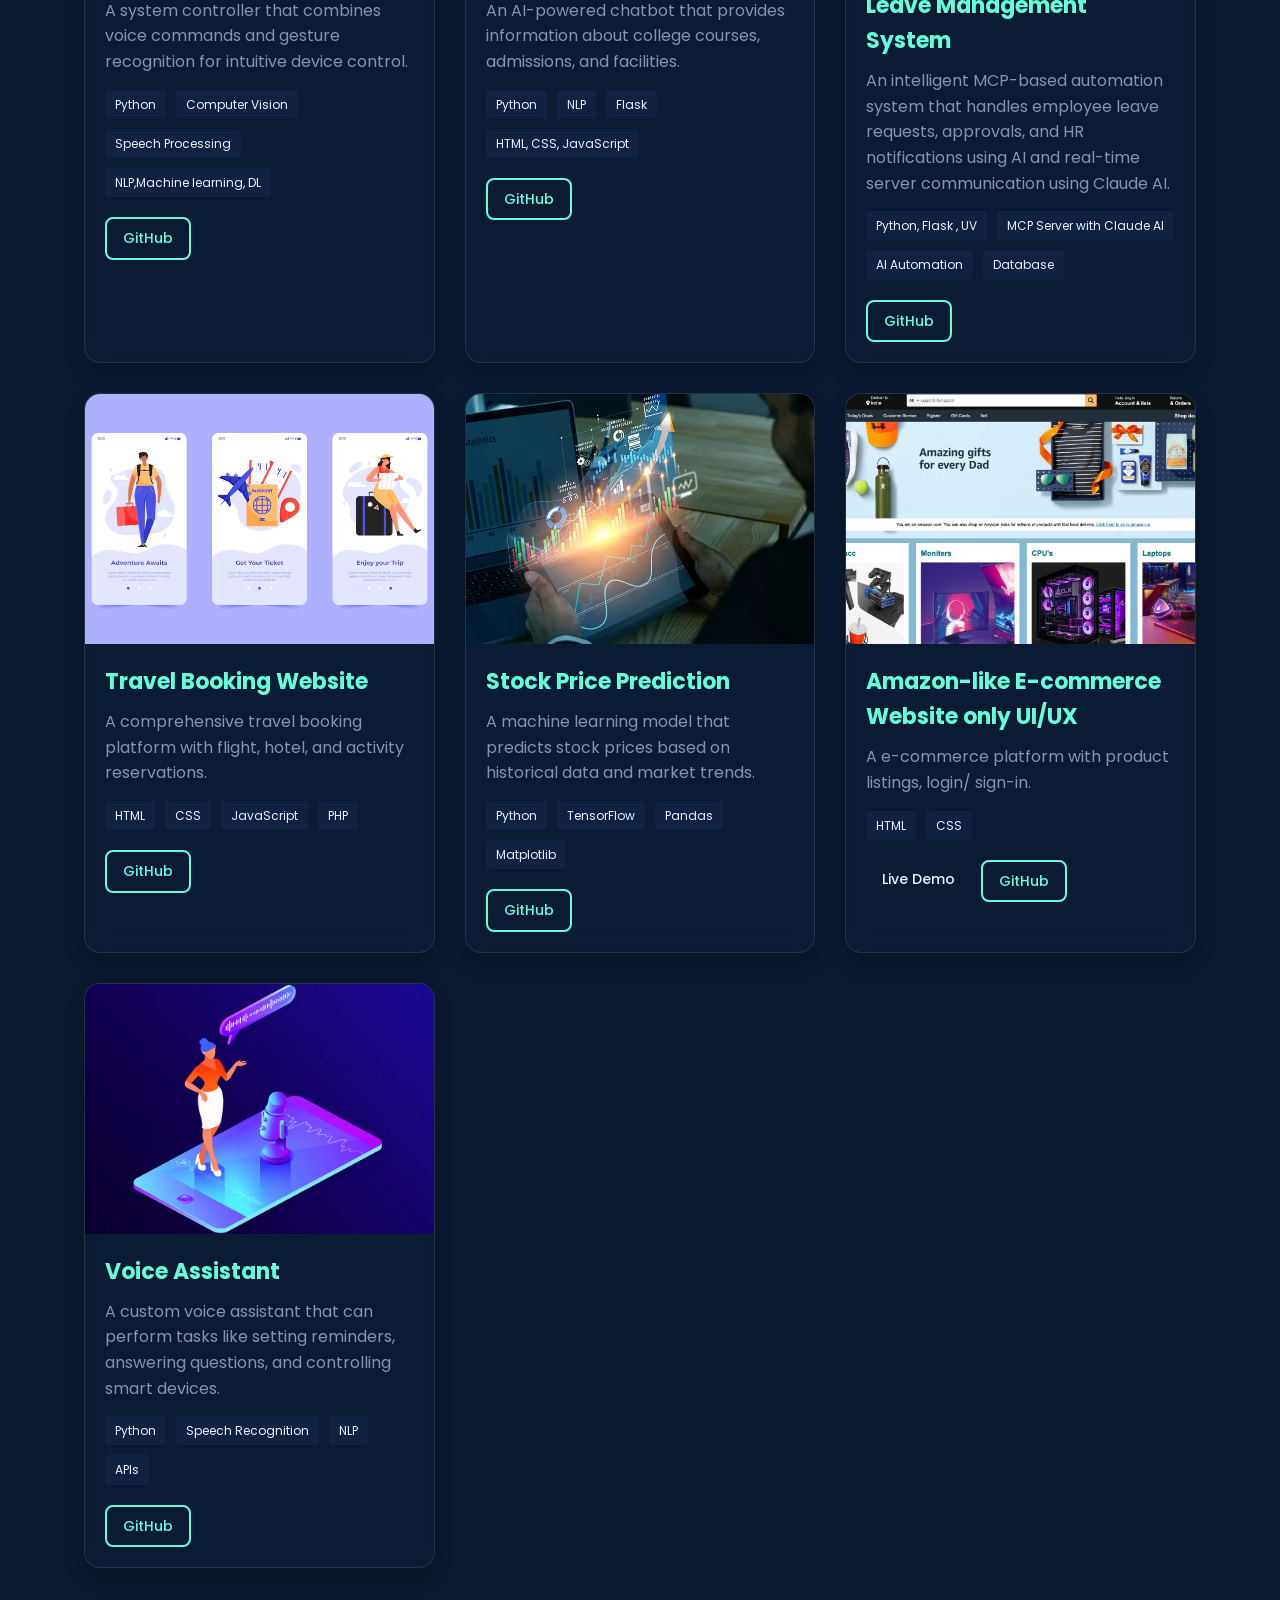
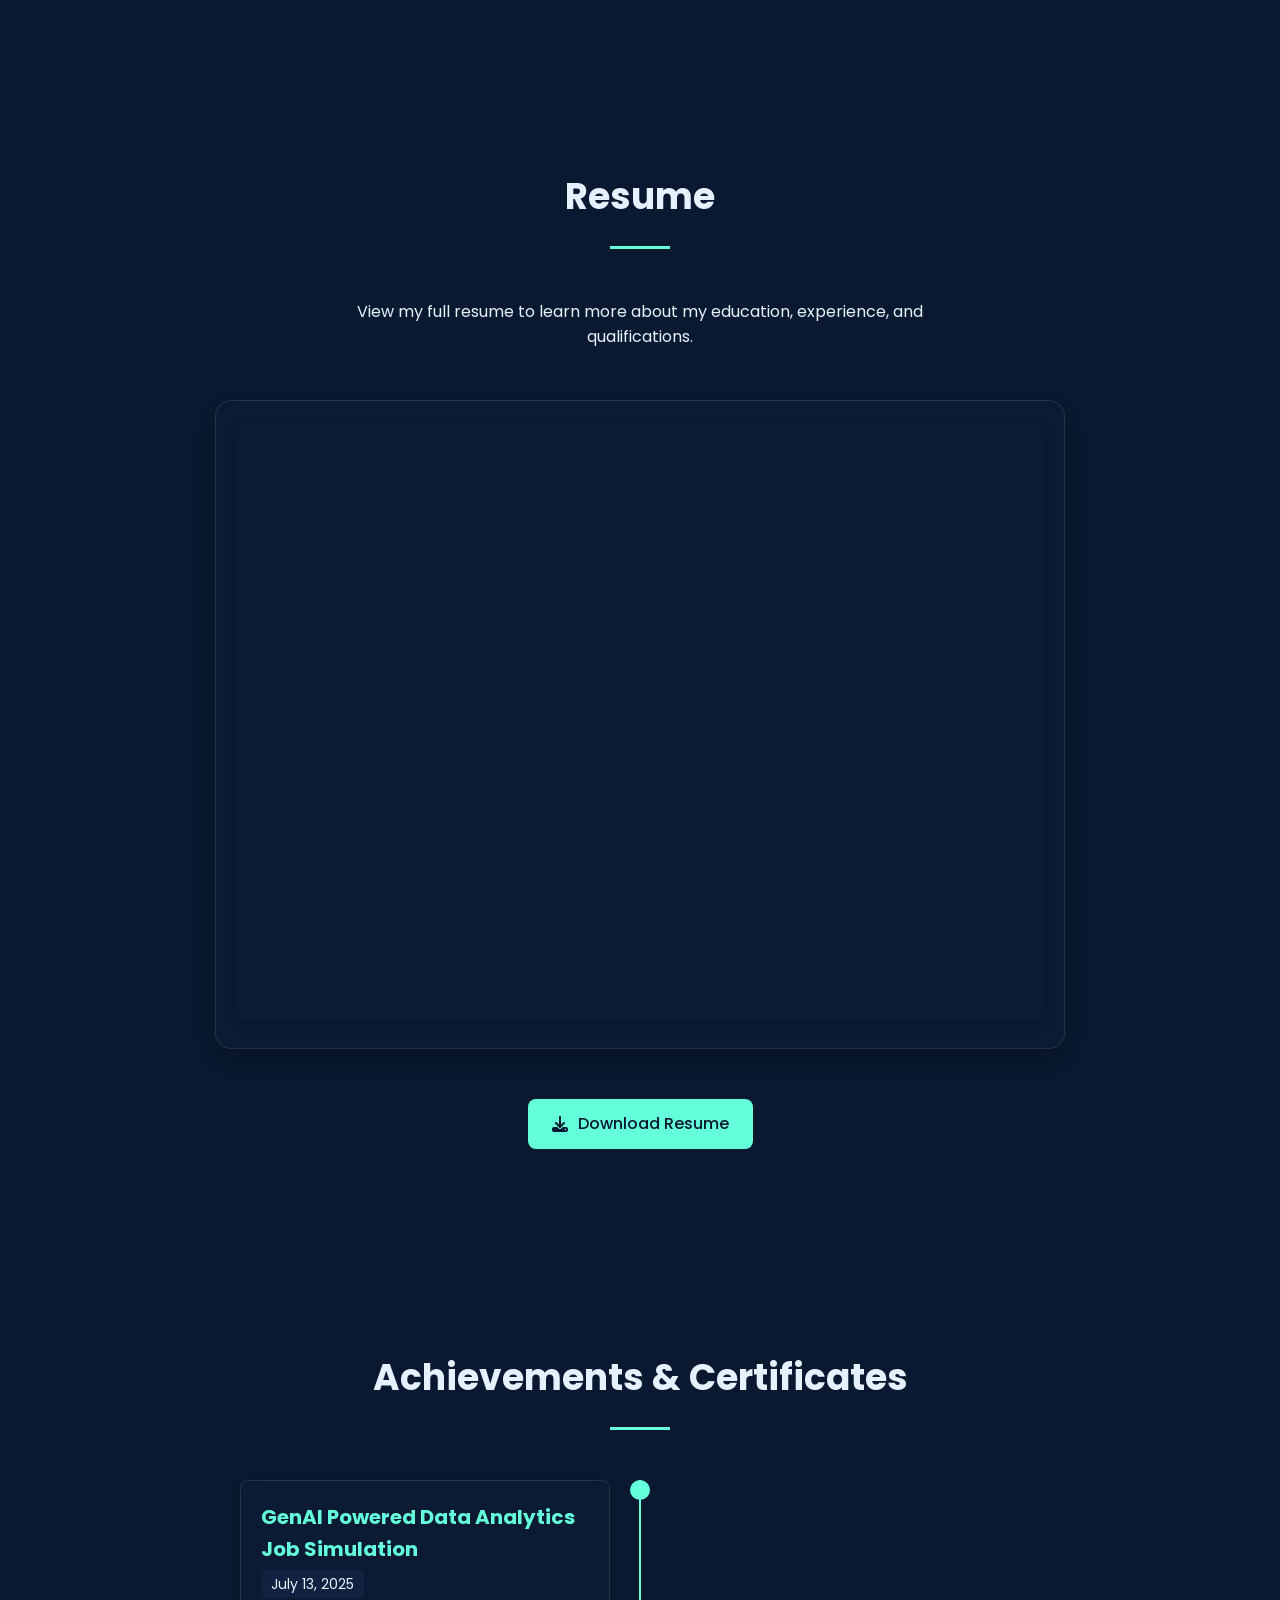
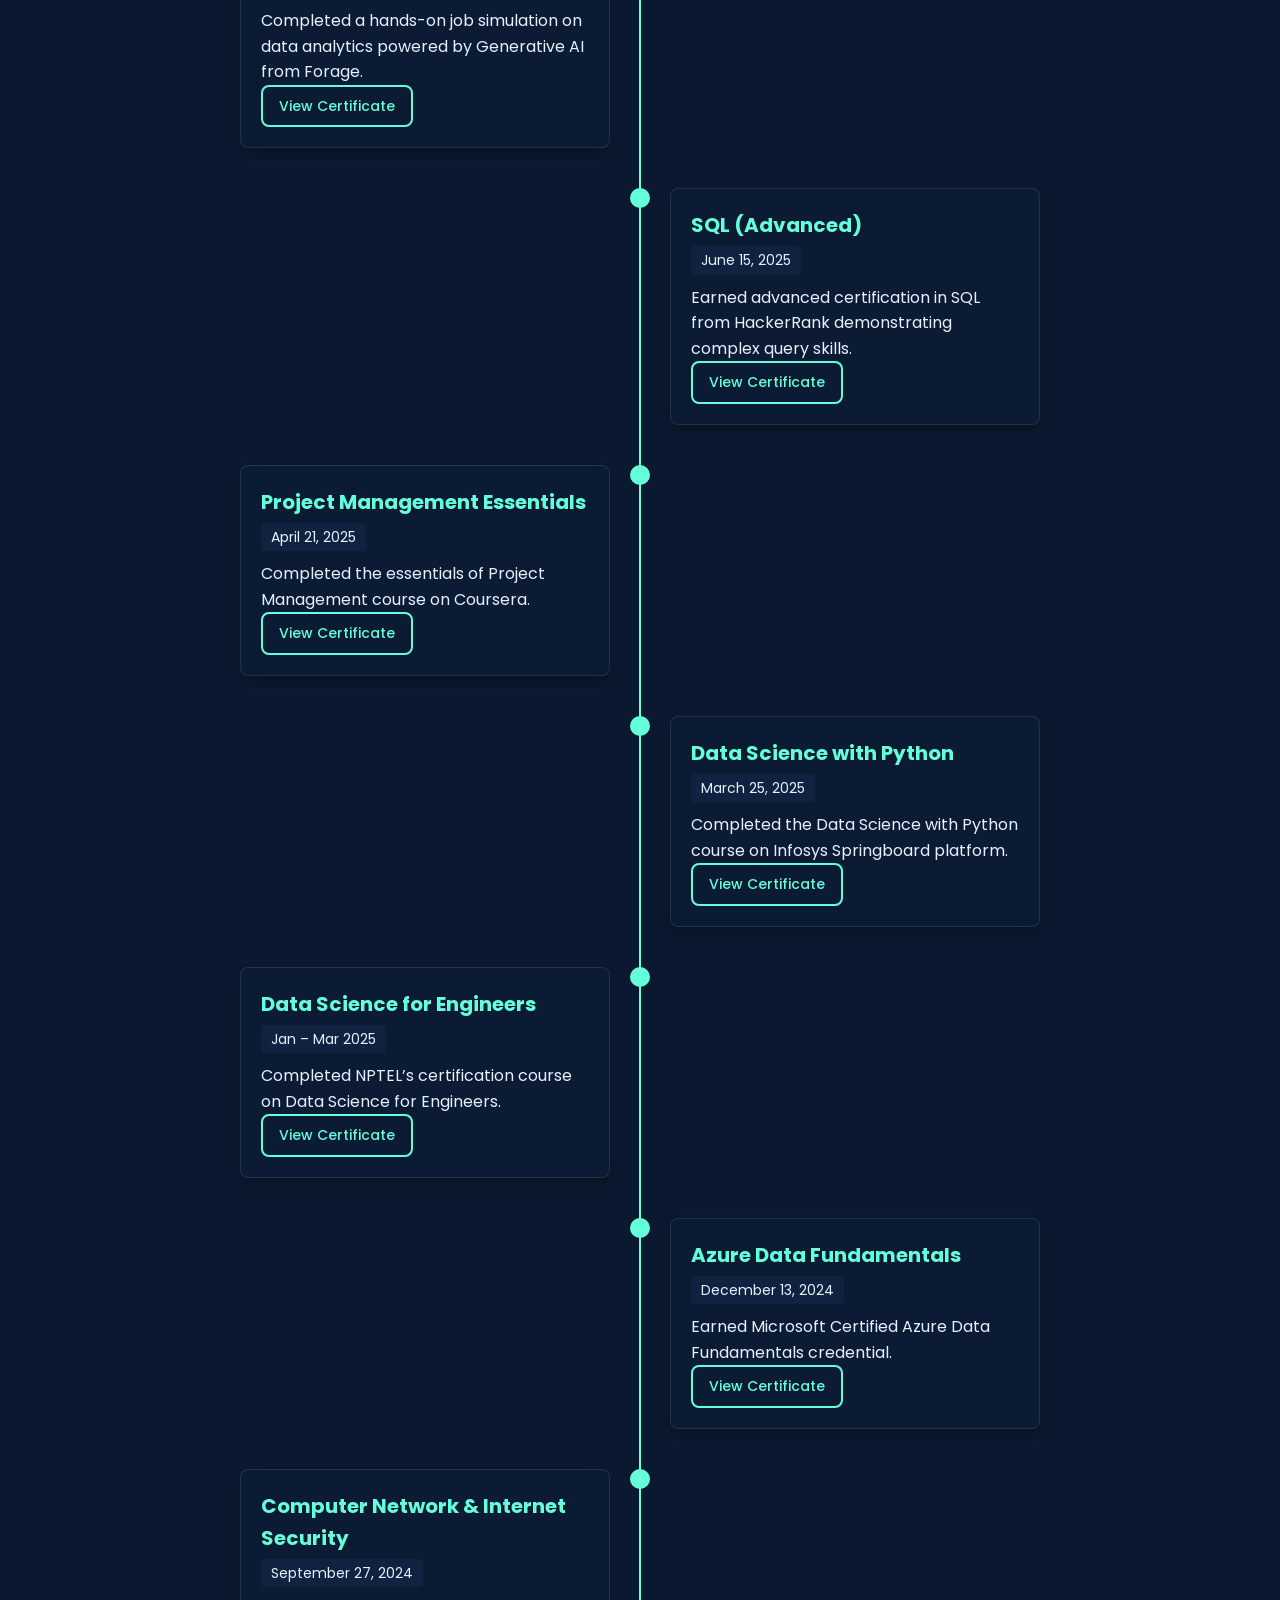
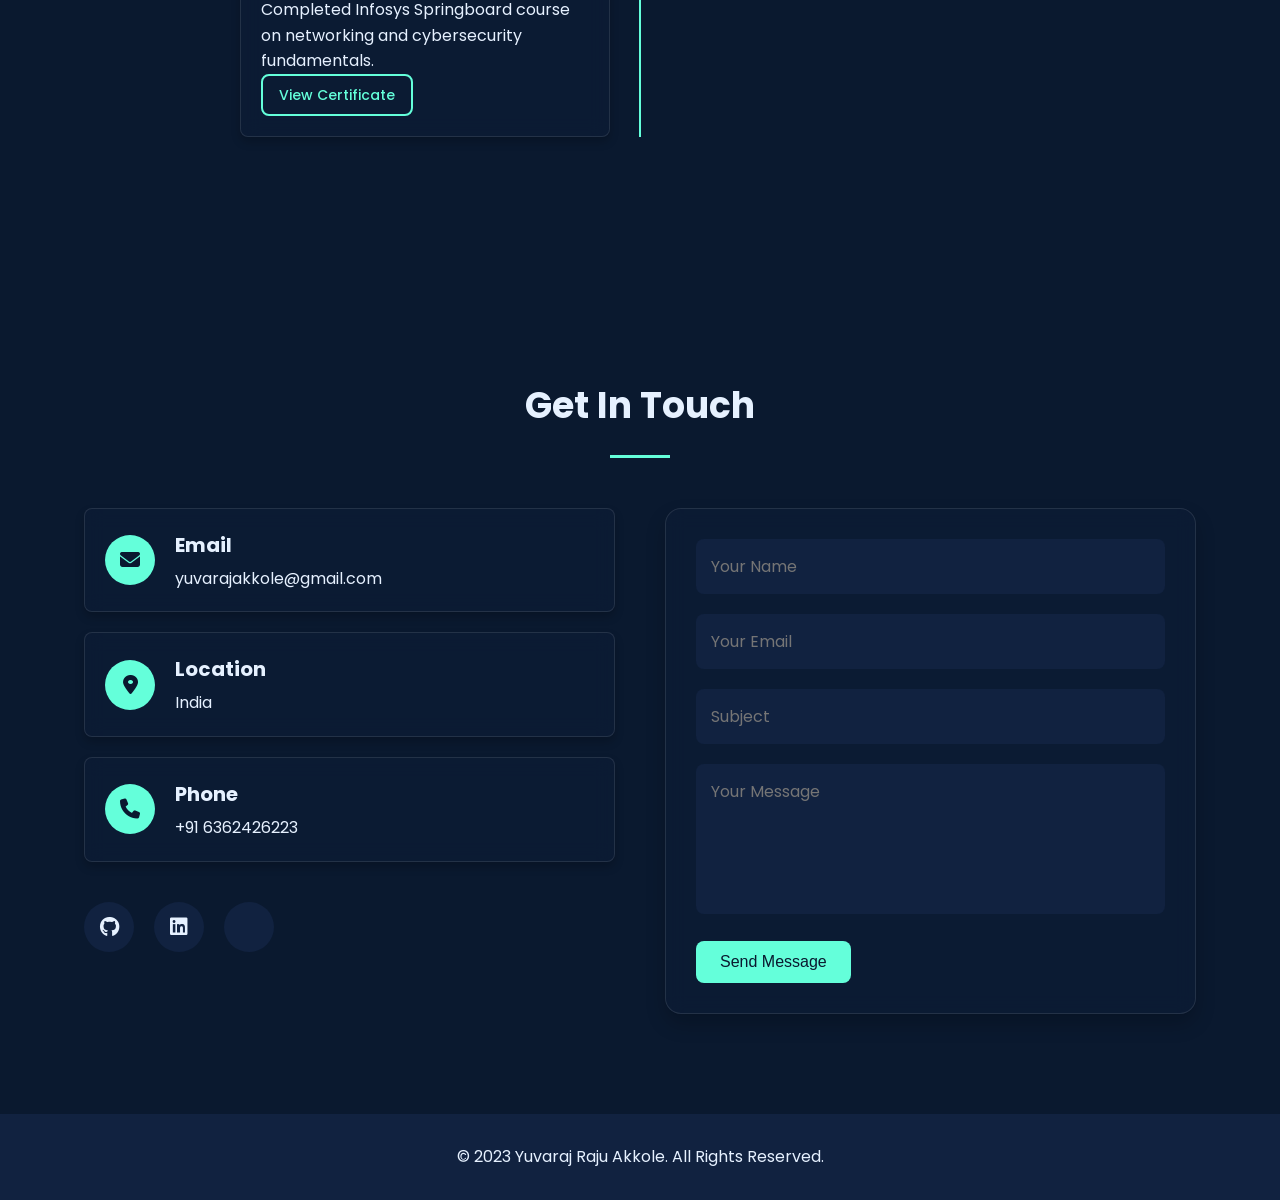
==== commit ff08977f: "updated project and info" ====
--- a/index.html
+++ b/index.html
@@ -106,7 +106,7 @@
                             </div>
                             <div class="detail">
                                 <i class="fas fa-laptop-code"></i>
-                                <span>Developer, Data Analysis</span>
+                                <span>Developer, Data Scientist and Analysis</span>
                             </div>
                         </div>
                     </div>
@@ -201,6 +201,16 @@
                 <div class="skill-category">
                     <h3>AI & Data Science</h3>
                     <div class="skills-grid">
+                        
+                        <div class="skill-item">
+                            <div class="skill-info">
+                                <h4>Data Analysis and Data Scientist</h4>
+                                <div class="skill-percent">90%</div>
+                            </div>
+                            <div class="skill-progress">
+                                <div class="progress-bar" data-percent="90"></div>
+                            </div>
+                        </div>
                         <div class="skill-item">
                             <div class="skill-info">
                                 <h4>Machine Learning</h4>
@@ -212,8 +222,17 @@
                         </div>
                         <div class="skill-item">
                             <div class="skill-info">
-                                <h4>Data Visualization</h4>
-                                <div class="skill-percent">90%</div>
+                                <h4>Deep Learning and NLP</h4>
+                                <div class="skill-percent">75%</div>
+                            </div>
+                            <div class="skill-progress">
+                                <div class="progress-bar" data-percent="75"></div>
+                            </div>
+                        </div>
+                        <div class="skill-item">
+                            <div class="skill-info">
+                                <h4>RAG and LLM's</h4>
+                                <div class="skill-percent">70%</div>
                             </div>
                             <div class="skill-progress">
                                 <div class="progress-bar" data-percent="90"></div>
@@ -221,17 +240,8 @@
                         </div>
                         <div class="skill-item">
                             <div class="skill-info">
-                                <h4>NLP</h4>
-                                <div class="skill-percent">75%</div>
-                            </div>
-                            <div class="skill-progress">
-                                <div class="progress-bar" data-percent="75"></div>
-                            </div>
-                        </div>
-                        <div class="skill-item">
-                            <div class="skill-info">
-                                <h4>Data Analysis</h4>
-                                <div class="skill-percent">90%</div>
+                                <h4>Agentic AI</h4>
+                                <div class="skill-percent">65%</div>
                             </div>
                             <div class="skill-progress">
                                 <div class="progress-bar" data-percent="90"></div>
@@ -263,7 +273,7 @@
                             <span>Python</span>
                             <span>Computer Vision</span>
                             <span>Speech Processing</span>
-                            <span>NLP,Machine learning</span>
+                            <span>NLP,Machine learning, DL</span>
                         </div>
                         <div class="project-links">
                             <!-- <a href="#" target="_blank" class="btn small">Live Demo</a> -->
@@ -284,7 +294,7 @@
                             <span>Python</span>
                             <span>NLP</span>
                             <span>Flask</span>
-                            <span>JavaScript</span>
+                            <span>HTML, CSS, JavaScript</span>
                         </div>
                         <div class="project-links">
                             <!-- <a href="#" target="_blank" class="btn small">Live Demo</a> -->
@@ -292,6 +302,30 @@
                         </div>
                     </div>
                 </div>
+
+
+                <div class="project-card">
+                <div class="project-img">
+                    <img src="img/mcp.webp" alt="MCP Server Leave Management">
+                </div>
+                    <div class="project-content">
+                        <h3>MCP Server for AI-based Leave Management System</h3>
+                        <p>An intelligent MCP-based automation system that handles employee leave requests, approvals, and HR notifications using AI and real-time server communication using Claude AI.</p>
+                        <div class="tech-stack">
+                            <span>Python, Flask , UV</span>
+                            <span>MCP Server with Claude AI</span>
+                            <span>AI Automation</span>
+                            <span>Database</span>
+                        </div>
+                        <div class="project-links">
+                            <!-- <a href="#" target="_blank" class="btn small">Live Demo</a> -->
+                            <a href="https://github.com/yuvarajakkole/leave_manage_mcp_server.git" target="_blank" class="btn small secondary">GitHub</a>
+                        </div>
+                    </div>
+                </div>
+
+
+
 
                 <div class="project-card">
                     <div class="project-img">
@@ -410,7 +444,7 @@
 
             <!-- Embedded Resume PDF Preview -->
             <div class="resume-preview">
-                <iframe src="yuvaraj resume.pdf" width="100%" height="600px" frameborder="0"></iframe>
+                <iframe src="yuvarajakkole.pdf" width="100%" height="600px" frameborder="0"></iframe>
             </div>
 
             <!-- Download Button -->
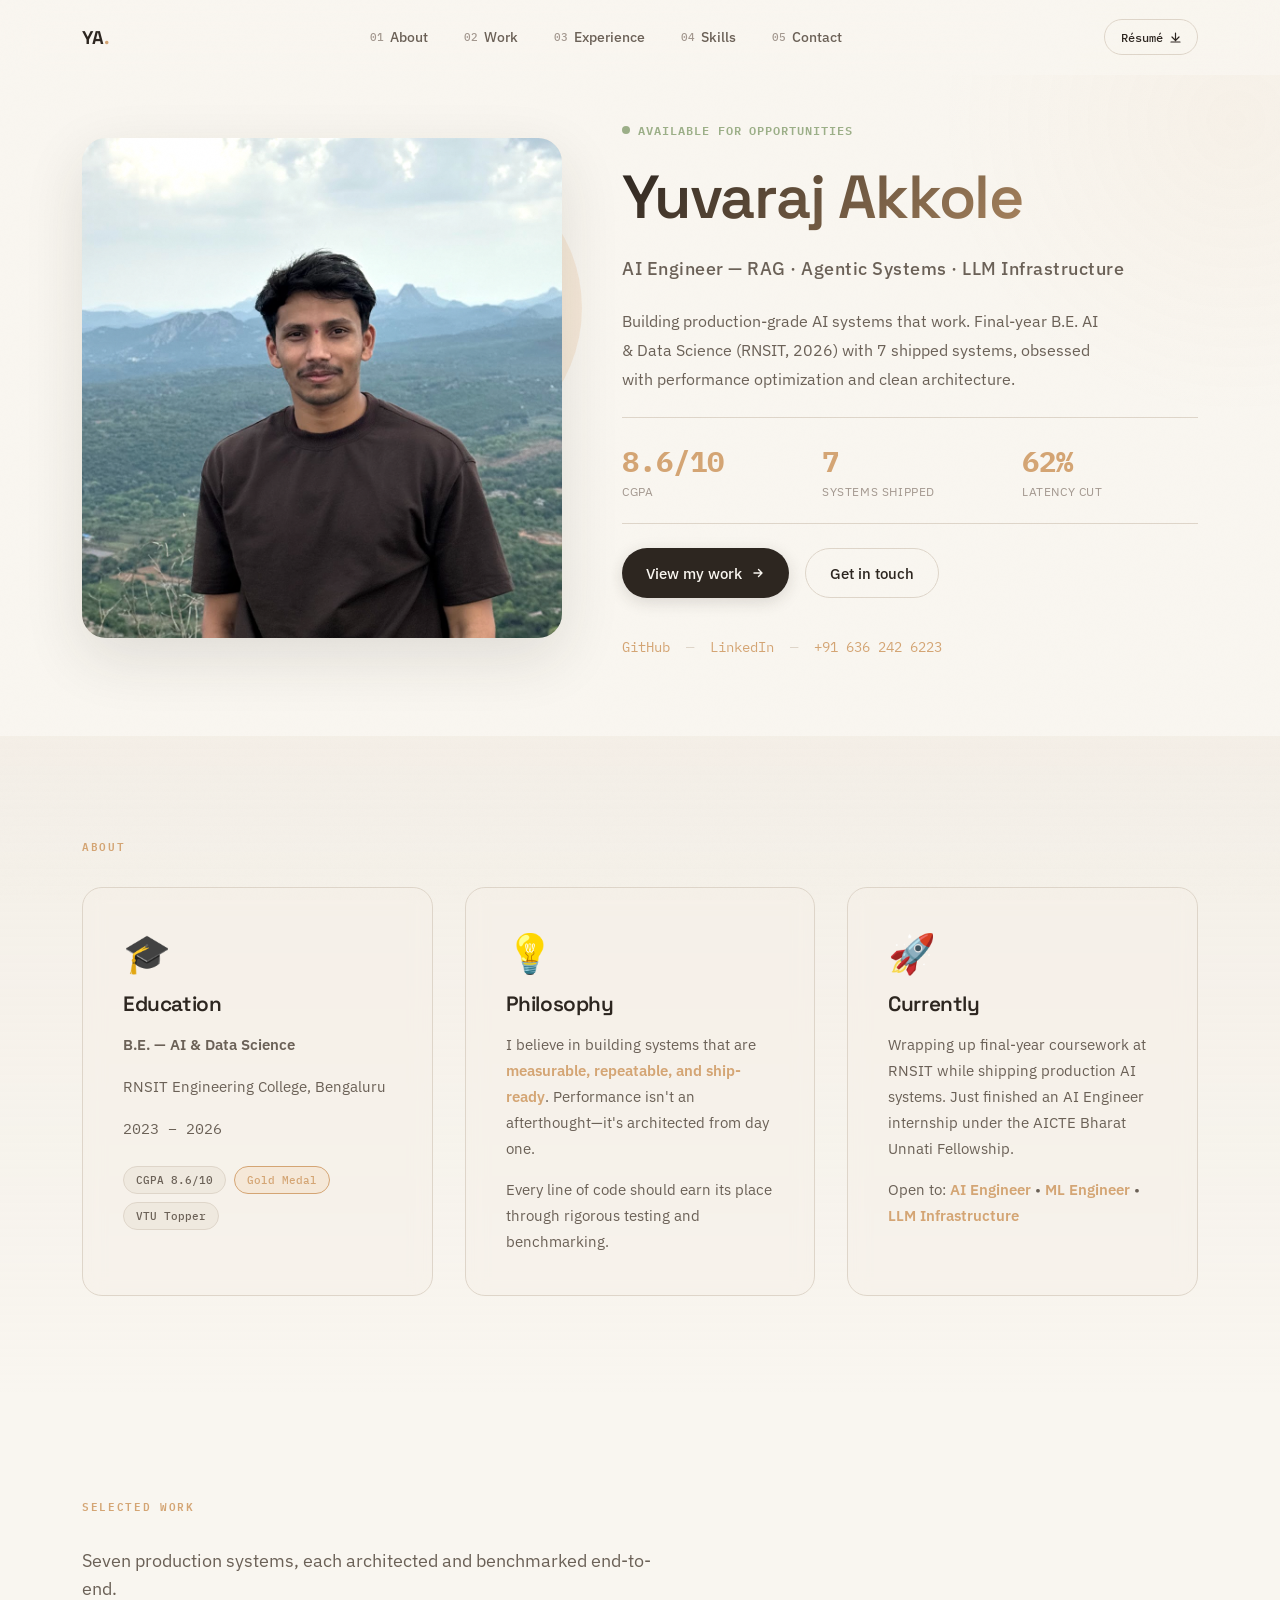
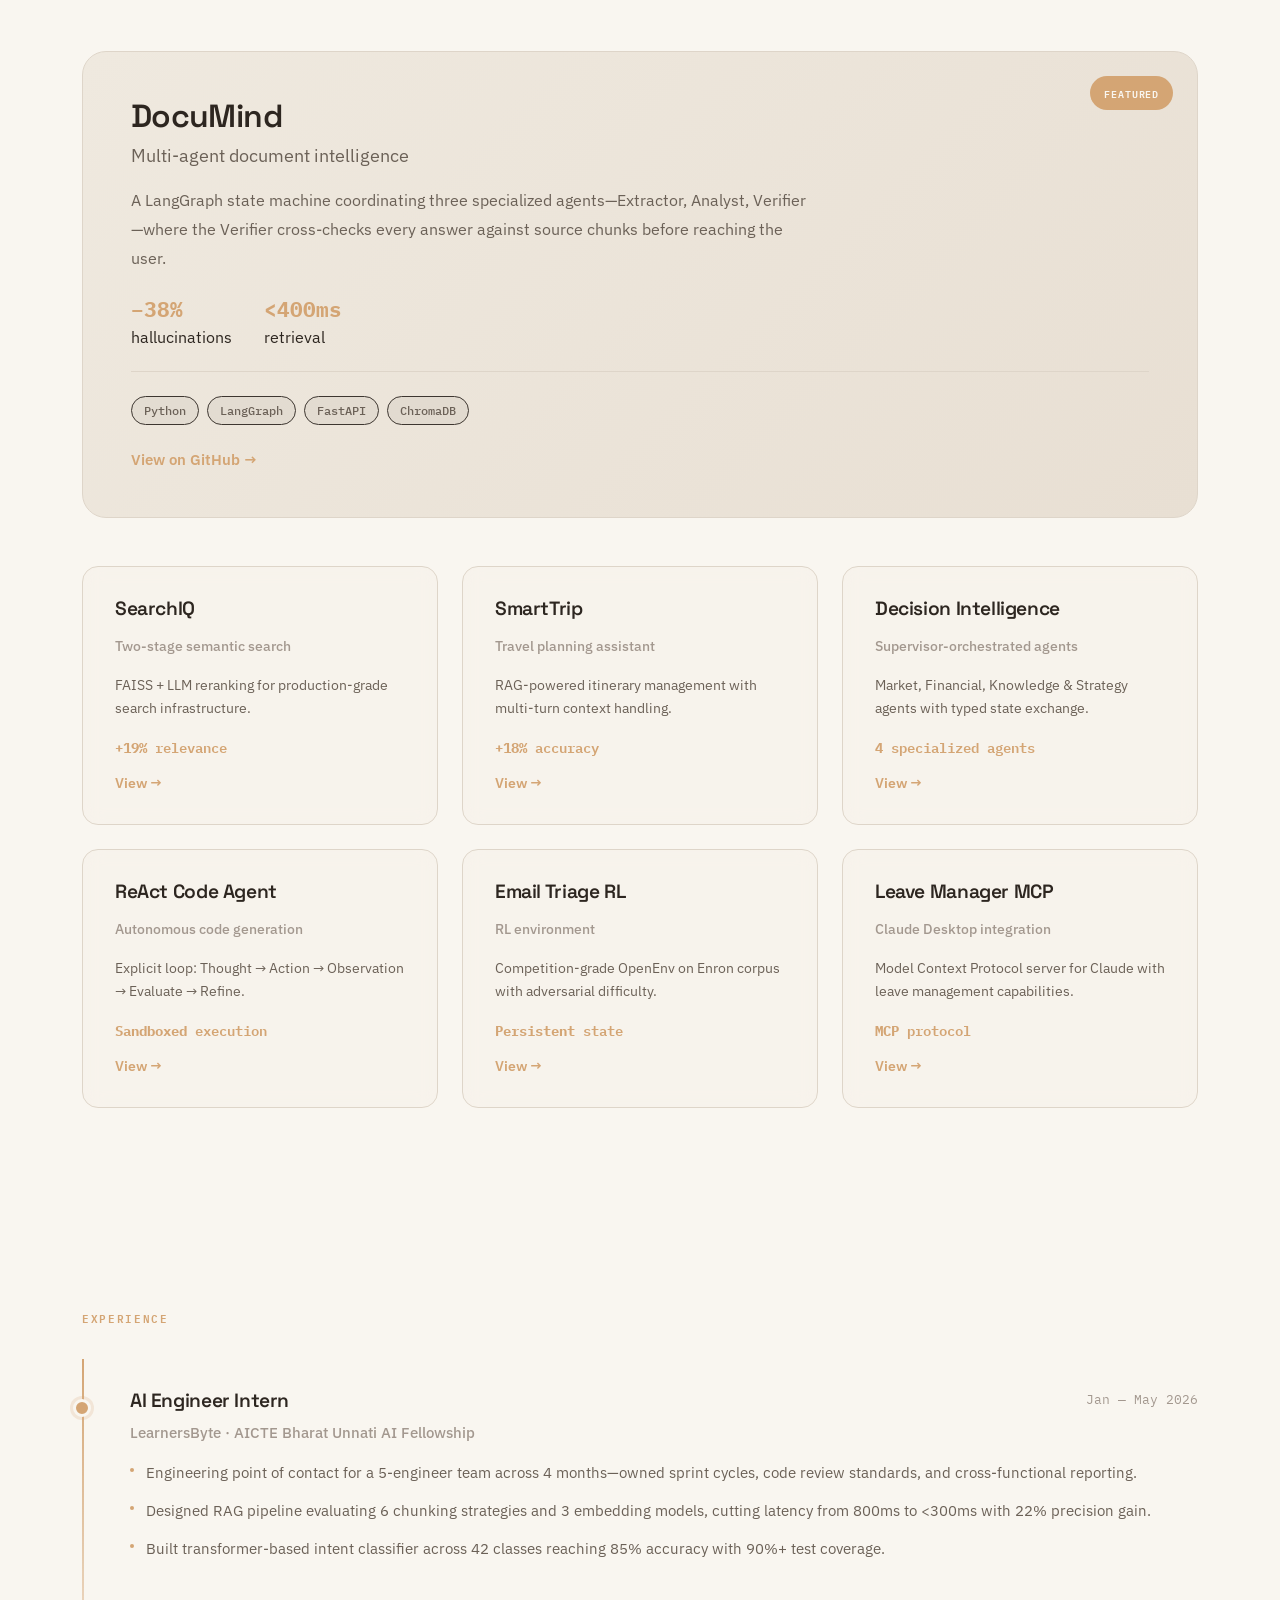
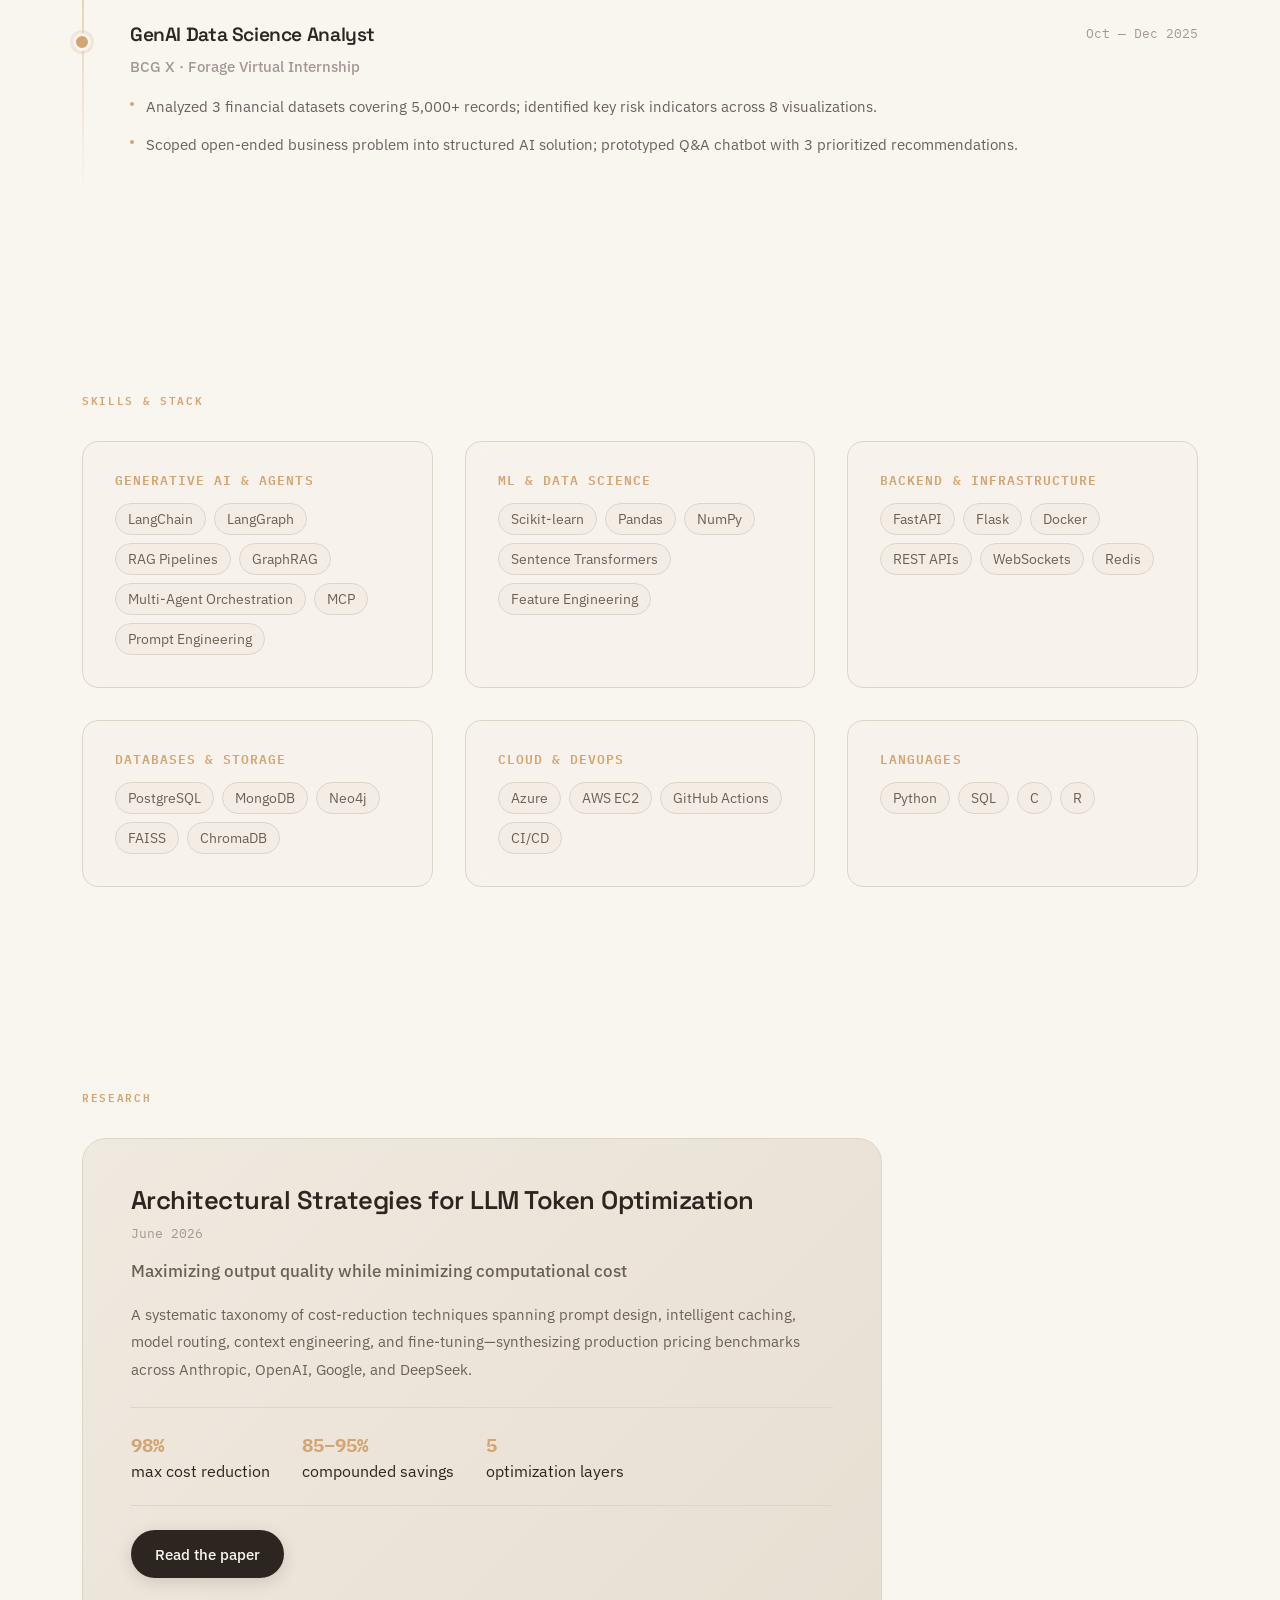
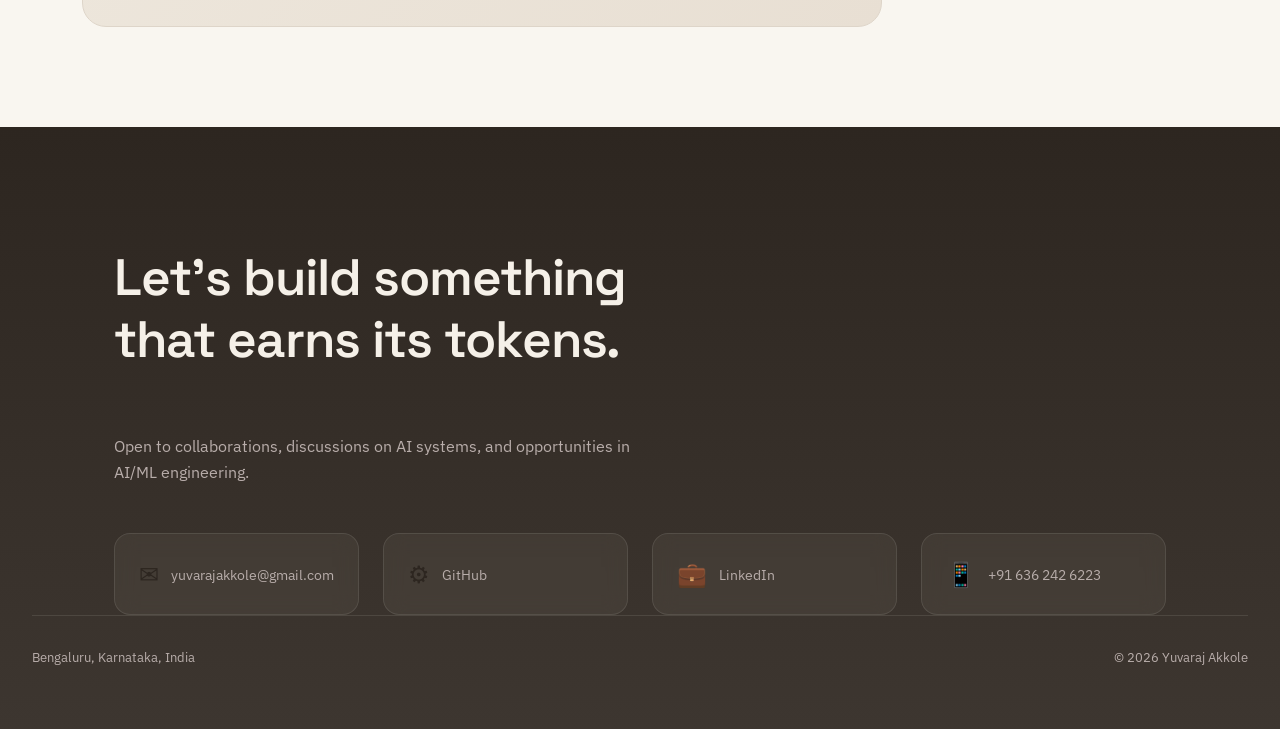
==== commit 1e9d98f1: "Portfolio update" ====
--- a/index.html
+++ b/index.html
@@ -1,626 +1,373 @@
 <!DOCTYPE html>
 <html lang="en">
 <head>
-    <meta charset="UTF-8">
-    <meta name="viewport" content="width=device-width, initial-scale=1.0">
-    <title>Yuvaraj Raju Akkole | AI & DS Portfolio</title>
-    <link rel="stylesheet" href="style.css">
-    <link rel="stylesheet" href="https://cdnjs.cloudflare.com/ajax/libs/font-awesome/6.4.0/css/all.min.css">
-    <link href="https://fonts.googleapis.com/css2?family=Poppins:wght@300;400;500;600;700&display=swap" rel="stylesheet">
+<meta charset="UTF-8">
+<meta name="viewport" content="width=device-width, initial-scale=1.0">
+<title>Yuvaraj Akkole — AI Engineer, RAG & Agentic Systems</title>
+<meta name="description" content="Yuvaraj Akkole — AI Engineer building retrieval, multi-agent orchestration, and GraphRAG systems. Final-year B.E. AI & Data Science, RNSIT Bengaluru.">
+
+<link rel="preconnect" href="https://fonts.googleapis.com">
+<link rel="preconnect" href="https://fonts.gstatic.com" crossorigin>
+<link href="https://fonts.googleapis.com/css2?family=Space+Grotesk:wght@500;600;700&family=IBM+Plex+Sans:wght@400;500;600&family=IBM+Plex+Mono:wght@400;500;600&display=swap" rel="stylesheet">
+<link rel="stylesheet" href="style.css">
 </head>
 <body>
-    <!-- Theme Toggle -->
-    <div class="theme-toggle">
-        <input type="checkbox" id="theme-switch">
-        <label for="theme-switch" class="switch">
-            <i class="fas fa-sun"></i>
-            <i class="fas fa-moon"></i>
-        </label>
-    </div>
-
-    <!-- Back to Top Button -->
-    <button id="back-to-top" title="Back to Top">
-        <i class="fas fa-arrow-up"></i>
+
+<div class="grain" aria-hidden="true"></div>
+<div class="gradient-blur" aria-hidden="true"></div>
+
+<header class="nav" id="nav">
+  <div class="nav-inner">
+    <a href="#top" class="nav-mark">YA<span class="nav-mark-dot">.</span></a>
+    <nav class="nav-links" aria-label="Primary">
+      <a href="#about"><span class="nav-num">01</span>About</a>
+      <a href="#work"><span class="nav-num">02</span>Work</a>
+      <a href="#experience"><span class="nav-num">03</span>Experience</a>
+      <a href="#skills"><span class="nav-num">04</span>Skills</a>
+      <a href="#contact"><span class="nav-num">05</span>Contact</a>
+    </nav>
+    <a class="nav-cta" href="assets/resume.pdf" download>
+      <span>Résumé</span>
+      <svg width="11" height="11" viewBox="0 0 11 11" fill="none"><path d="M5.5 1V8.5M5.5 8.5L2 5M5.5 8.5L9 5M1 10H10" stroke="currentColor" stroke-width="1.2" stroke-linecap="round" stroke-linejoin="round"/></svg>
+    </a>
+    <button class="nav-burger" id="navBurger" aria-label="Open menu" aria-expanded="false">
+      <span></span><span></span>
     </button>
-
-    <!-- Header & Navigation -->
-    <header>
-        <div class="container">
-            <div class="logo">
-                <h2>Mr.Yuvaraj</h2>
-            </div>
-            <nav>
-                <div class="hamburger">
-                    <div class="line"></div>
-                    <div class="line"></div>
-                    <div class="line"></div>
-                </div>
-                <ul class="nav-links">
-                    <li><a href="#home" class="active">Home</a></li>
-                    <li><a href="#about">About</a></li>
-                    <li><a href="#skills">Skills</a></li>
-                    <li><a href="#projects">Projects</a></li>
-                    <li><a href="#resume">Resume</a></li>
-                    <li><a href="#achievements">Achievements</a></li>
-                    <li><a href="#contact">Contact</a></li>
-                </ul>
-            </nav>
-        </div>
-    </header>
-
-    <!-- Hero Section -->
-    <section id="home" class="hero">
-        <div class="container">
-            <div class="hero-content">
-                <h1>Hi, I'm <span class="highlight" >Yuvaraj Akkole</span></h1>
-                <div class="typing-container">
-                    <span id="typing-text"></span><span class="cursor">|</span>
-                </div>
-                <p class="tagline">Building intelligent and interactive systems with code</p>
-                <div class="hero-buttons">
-                    <a href="#projects" class="btn primary">View Projects</a>
-                    <a href="#contact" class="btn secondary">Contact Me</a>
-                </div>
-                <div class="social-icons">
-                    <a href="https://github.com/yuvarajakkole" target="_blank"><i class="fab fa-github"></i></a>
-                    <a href="https://www.linkedin.com/in/yuvaraj-akkole-82118a249/" target="_blank"><i class="fab fa-linkedin"></i></a>
-                    <a href="mailto:youremail@example.com"><i class="fas fa-envelope"></i></a>
-                    <a href="https://leetcode.com/u/yuvarajakkole/" target="_blank"><i class="cib-leetcode"></i></a>
-                </div>
-            </div>
-        </div>
-        <div class="hero-shape"></div>
-    </section>
-
-    <!-- About Section -->
-    <section id="about" class="about">
-        <div class="container">
-            <div class="section-header">
-                <h2>About Me</h2>
-                <div class="underline"></div>
-            </div>
-            <div class="about-content">
-                <div class="about-image">
-                    <div class="image-container">
-                        <img src="img/yuvaraj.jpg" alt="Yuvaraj Raju Akkole">
-                    </div>
-                </div>
-                <div class="about-text">
-                    <div class="glass-card">
-                        <h3>Who am I?</h3>
-                        <p>I'm a B.E. student specializing in Artificial Intelligence and Data Science with a passion for developing intelligent systems that solve real-world problems.</p>
-                        <p>My journey in technology began with a curiosity about how systems work and evolved into a deep interest in AI, machine learning, and data-driven solutions. I'm particularly fascinated by the intersection of AI with everyday applications.</p>
-                        <p>When I'm not coding or analyzing data, I enjoy exploring new technologies, contributing to open-source projects, and continuously expanding my knowledge in the rapidly evolving field of AI.</p>
-                        <div class="about-details">
-                            <div class="detail">
-                                <i class="fas fa-graduation-cap"></i>
-                                <span>B.E. in AI & Data Science</span>
-                            </div>
-                            <div class="detail">
-                                <i class="fas fa-map-marker-alt"></i>
-                                <span>India</span>
-                            </div>
-                            <div class="detail">
-                                <i class="fas fa-code"></i>
-                                <span>AI & DS Enthusiast</span>
-                            </div>
-                            <div class="detail">
-                                <i class="fas fa-laptop-code"></i>
-                                <span>Developer, Data Scientist and Analysis</span>
-                            </div>
-                        </div>
-                    </div>
-                </div>
-            </div>
-        </div>
-    </section>
-
-    <!-- Skills Section -->
-    <section id="skills" class="skills">
-        <div class="container">
-            <div class="section-header">
-                <h2>My Skills</h2>
-                <div class="underline"></div>
-            </div>
-            <div class="skills-content">
-                <div class="skill-category">
-                    <h3>Programming Languages</h3>
-                    <div class="skills-grid">
-                        <div class="skill-item">
-                            <div class="skill-info">
-                                <h4>Python</h4>
-                                <div class="skill-percent">90%</div>
-                            </div>
-                            <div class="skill-progress">
-                                <div class="progress-bar" data-percent="90"></div>
-                            </div>
-                        </div>
-                        <div class="skill-item">
-                            <div class="skill-info">
-                                <h4>C</h4>
-                                <div class="skill-percent">60%</div>
-                            </div>
-                            <div class="skill-progress">
-                                <div class="progress-bar" data-percent="60"></div>
-                            </div>
-                        </div>
-                        <div class="skill-item">
-                            <div class="skill-info">
-                                <h4>R</h4>
-                                <div class="skill-percent">70%</div>
-                            </div>
-                            <div class="skill-progress">
-                                <div class="progress-bar" data-percent="70"></div>
-                            </div>
-                        </div>
-                        <div class="skill-item">
-                            <div class="skill-info">
-                                <h4>SQL</h4>
-                                <div class="skill-percent">80%</div>
-                            </div>
-                            <div class="skill-progress">
-                                <div class="progress-bar" data-percent="80"></div>
-                            </div>
-                        </div>
-                    </div>
-                </div>
-                
-                <div class="skill-category">
-                    <h3>Web Development</h3>
-                    <div class="skills-grid">
-                        <div class="skill-item">
-                            <div class="skill-info">
-                                <h4>HTML</h4>
-                                <div class="skill-percent">95%</div>
-                            </div>
-                            <div class="skill-progress">
-                                <div class="progress-bar" data-percent="95"></div>
-                            </div>
-                        </div>
-                        <div class="skill-item">
-                            <div class="skill-info">
-                                <h4>CSS</h4>
-                                <div class="skill-percent">80%</div>
-                            </div>
-                            <div class="skill-progress">
-                                <div class="progress-bar" data-percent="80"></div>
-                            </div>
-                        </div>
-                        <div class="skill-item">
-                            <div class="skill-info">
-                                <h4>JavaScript</h4>
-                                <div class="skill-percent">50%</div>
-                            </div>
-                            <div class="skill-progress">
-                                <div class="progress-bar" data-percent="50"></div>
-                            </div>
-                        </div>
-                    </div>
-                </div>
-                
-                <div class="skill-category">
-                    <h3>AI & Data Science</h3>
-                    <div class="skills-grid">
-                        
-                        <div class="skill-item">
-                            <div class="skill-info">
-                                <h4>Data Analysis and Data Scientist</h4>
-                                <div class="skill-percent">90%</div>
-                            </div>
-                            <div class="skill-progress">
-                                <div class="progress-bar" data-percent="90"></div>
-                            </div>
-                        </div>
-                        <div class="skill-item">
-                            <div class="skill-info">
-                                <h4>Machine Learning</h4>
-                                <div class="skill-percent">85%</div>
-                            </div>
-                            <div class="skill-progress">
-                                <div class="progress-bar" data-percent="85"></div>
-                            </div>
-                        </div>
-                        <div class="skill-item">
-                            <div class="skill-info">
-                                <h4>Deep Learning and NLP</h4>
-                                <div class="skill-percent">75%</div>
-                            </div>
-                            <div class="skill-progress">
-                                <div class="progress-bar" data-percent="75"></div>
-                            </div>
-                        </div>
-                        <div class="skill-item">
-                            <div class="skill-info">
-                                <h4>RAG and LLM's</h4>
-                                <div class="skill-percent">70%</div>
-                            </div>
-                            <div class="skill-progress">
-                                <div class="progress-bar" data-percent="90"></div>
-                            </div>
-                        </div>
-                        <div class="skill-item">
-                            <div class="skill-info">
-                                <h4>Agentic AI</h4>
-                                <div class="skill-percent">65%</div>
-                            </div>
-                            <div class="skill-progress">
-                                <div class="progress-bar" data-percent="90"></div>
-                            </div>
-                        </div>
-                    </div>
-                </div>
-            </div>
-        </div>
-    </section>
-
-    <!-- Projects Section -->
-    <section id="projects" class="projects">
-        <div class="container">
-            <div class="section-header">
-                <h2>My Projects</h2>
-                <div class="underline"></div>
-            </div>
-            <div class="projects-grid">
-
-                <div class="project-card">
-                    <div class="project-img">
-                        <img src="img/vooicegest.jpg" alt="VoiceGest">
-                    </div>
-                    <div class="project-content">
-                        <h3>VoiceGest</h3>
-                        <p>A system controller that combines voice commands and gesture recognition for intuitive device control.</p>
-                        <div class="tech-stack">
-                            <span>Python</span>
-                            <span>Computer Vision</span>
-                            <span>Speech Processing</span>
-                            <span>NLP,Machine learning, DL</span>
-                        </div>
-                        <div class="project-links">
-                            <!-- <a href="#" target="_blank" class="btn small">Live Demo</a> -->
-                            <a href="https://github.com/yuvarajakkole/VoiceGest.git" target="_blank" class="btn small secondary">GitHub</a>
-                        </div>
-                    </div>
-                </div>
-
-
-                <div class="project-card">
-                    <div class="project-img">
-                        <img src="img/chatbot.webp" alt="College Info Chatbot">
-                    </div>
-                    <div class="project-content">
-                        <h3>College Info Chatbot</h3>
-                        <p>An AI-powered chatbot that provides information about college courses, admissions, and facilities.</p>
-                        <div class="tech-stack">
-                            <span>Python</span>
-                            <span>NLP</span>
-                            <span>Flask</span>
-                            <span>HTML, CSS, JavaScript</span>
-                        </div>
-                        <div class="project-links">
-                            <!-- <a href="#" target="_blank" class="btn small">Live Demo</a> -->
-                            <a href="https://github.com/yuvarajakkole/collegechatbot.git" target="_blank" class="btn small secondary">GitHub</a>
-                        </div>
-                    </div>
-                </div>
-
-
-                <div class="project-card">
-                <div class="project-img">
-                    <img src="img/mcp.webp" alt="MCP Server Leave Management">
-                </div>
-                    <div class="project-content">
-                        <h3>MCP Server for AI-based Leave Management System</h3>
-                        <p>An intelligent MCP-based automation system that handles employee leave requests, approvals, and HR notifications using AI and real-time server communication using Claude AI.</p>
-                        <div class="tech-stack">
-                            <span>Python, Flask , UV</span>
-                            <span>MCP Server with Claude AI</span>
-                            <span>AI Automation</span>
-                            <span>Database</span>
-                        </div>
-                        <div class="project-links">
-                            <!-- <a href="#" target="_blank" class="btn small">Live Demo</a> -->
-                            <a href="https://github.com/yuvarajakkole/leave_manage_mcp_server.git" target="_blank" class="btn small secondary">GitHub</a>
-                        </div>
-                    </div>
-                </div>
-
-
-
-
-                <div class="project-card">
-                    <div class="project-img">
-                        <img src="img/travel.avif" alt="Travel Booking Website">
-                    </div>
-                    <div class="project-content">
-                        <h3>Travel Booking Website</h3>
-                        <p>A comprehensive travel booking platform with flight, hotel, and activity reservations.</p>
-                        <div class="tech-stack">
-                            <span>HTML</span>
-                            <span>CSS</span>
-                            <span>JavaScript</span>
-                            <span>PHP</span>
-                        </div>
-                        <div class="project-links">
-                            <!-- <a href="#" target="_blank" class="btn small">Live Demo</a> -->
-                            <a href="https://github.com/yuvarajakkole/tour_booking.git" target="_blank" class="btn small secondary">GitHub</a>
-                        </div>
-                    </div>
-                </div>
-                
-                <div class="project-card">
-                    <div class="project-img">
-                        <img src="img/stock.webp" alt="Stock Price Prediction">
-                    </div>
-                    <div class="project-content">
-                        <h3>Stock Price Prediction</h3>
-                        <p>A machine learning model that predicts stock prices based on historical data and market trends.</p>
-                        <div class="tech-stack">
-                            <span>Python</span>
-                            <span>TensorFlow</span>
-                            <span>Pandas</span>
-                            <span>Matplotlib</span>
-                        </div>
-                        <div class="project-links">
-                            <!-- <a href="#" target="_blank" class="btn small">Live Demo</a> -->
-                            <a href="https://github.com/yuvarajakkole/stock_price_predict.git" target="_blank" class="btn small secondary">GitHub</a>
-                        </div>
-                    </div>
-                </div>
-                
-                <div class="project-card">
-                    <div class="project-img">
-                        <img src="img/amazon.png" alt="E-commerce Website">
-                    </div>
-                    <div class="project-content">
-                        <h3>Amazon-like E-commerce Website only UI/UX</h3>
-                        <p>A e-commerce platform with product listings, login/ sign-in.</p>
-                        <div class="tech-stack">
-                            <span>HTML</span>
-                            <span>CSS</span>
-                            <!-- <span>JavaScript</span> -->
-                            <!-- <span>Node.js</span> -->
-                        </div>
-                        <div class="project-links">
-                            <a href="https://yuvarajakkole.github.io/amazone-clone/" target="_blank" class="btn small">Live Demo</a>
-                            <a href="https://github.com/yuvarajakkole/amazone-clone.git" target="_blank" class="btn small secondary">GitHub</a>
-                        </div>
-                    </div>
-                </div>
-                
-                <div class="project-card">
-                    <div class="project-img">
-                        <img src="img/assistant.avif" alt="Voice Assistant">
-                    </div>
-                    <div class="project-content">
-                        <h3>Voice Assistant</h3>
-                        <p>A custom voice assistant that can perform tasks like setting reminders, answering questions, and controlling smart devices.</p>
-                        <div class="tech-stack">
-                            <span>Python</span>
-                            <span>Speech Recognition</span>
-                            <span>NLP</span>
-                            <span>APIs</span>
-                        </div>
-                        <div class="project-links">
-                            <!-- <a href="#" target="_blank" class="btn small">Live Demo</a> -->
-                            <a href="https://github.com/yuvarajakkole/VoiceGest.git" target="_blank" class="btn small secondary">GitHub</a>
-                        </div>
-                    </div>
-                </div>
-                
-                
-            </div>
-        </div>
-    </section>
-
-    <!-- Resume Section -->
-    <!-- <section id="resume" class="resume">
-        <div class="container">
-            <div class="section-header">
-                <h2>Resume</h2>
-                <div class="underline"></div>
-            </div>
-            <div class="resume-content">
-                <div class="resume-text">
-                    <p>View my full resume to learn more about my education, experience, and qualifications.</p>
-                </div>
-                <div class="resume-download">
-                    <a href="#" class="btn primary" download>
-                        <i class="fas fa-download"></i> Download Resume
-                    </a>
-                </div>
-            </div>
-        </div>
-    </section> -->
-<section id="resume" class="resume">
-    <div class="container">
-        <div class="section-header">
-            <h2>Resume</h2>
-            <div class="underline"></div>
-        </div>
-        <div class="resume-content">
-            <div class="resume-text">
-                <p>View my full resume to learn more about my education, experience, and qualifications.</p>
-            </div>
-
-            <!-- Embedded Resume PDF Preview -->
-            <div class="resume-preview">
-                <iframe src="yuvarajakkole.pdf" width="100%" height="600px" frameborder="0"></iframe>
-            </div>
-
-            <!-- Download Button -->
-            <div class="resume-download">
-                <a href="assets/resume.pdf" class="btn primary" download>
-                    <i class="fas fa-download"></i> Download Resume
-                </a>
-            </div>
-        </div>
-    </div>
-</section>
-
-
-    <!-- Achievements Section -->
-<section id="achievements" class="achievements">
-    <div class="container">
-        <div class="section-header">
-            <h2>Achievements & Certificates</h2>
-            <div class="underline"></div>
-        </div>
-        <div class="timeline">
-
-            <div class="timeline-item">
-                <div class="timeline-dot"></div>
-                <div class="timeline-content">
-                    <h3>GenAI Powered Data Analytics Job Simulation</h3>
-                    <span class="date">July 13, 2025</span>
-                    <p>Completed a hands-on job simulation on data analytics powered by Generative AI from Forage.</p>
-                    <a href="cirtificats/tata cirtificat.pdf" target="_blank" class="btn small secondary">View Certificate</a>
-                </div>
-            </div>
-
-            <div class="timeline-item">
-                <div class="timeline-dot"></div>
-                <div class="timeline-content">
-                    <h3>SQL (Advanced)</h3>
-                    <span class="date">June 15, 2025</span>
-                    <p>Earned advanced certification in SQL from HackerRank demonstrating complex query skills.</p>
-                    <a href="cirtificats/sql certificate.pdf" target="_blank" class="btn small secondary">View Certificate</a>
-                </div>
-            </div>
-
-            <div class="timeline-item">
-                <div class="timeline-dot"></div>
-                <div class="timeline-content">
-                    <h3>Project Management Essentials</h3>
-                    <span class="date">April 21, 2025</span>
-                    <p>Completed the essentials of Project Management course on Coursera.</p>
-                    <a href="cirtificats/PM(yuva).pdf" target="_blank" class="btn small secondary">View Certificate</a>
-                </div>
-            </div>
-
-            <div class="timeline-item">
-                <div class="timeline-dot"></div>
-                <div class="timeline-content">
-                    <h3>Data Science with Python</h3>
-                    <span class="date">March 25, 2025</span>
-                    <p>Completed the Data Science with Python course on Infosys Springboard platform.</p>
-                    <a href="cirtificats/ds in python.pdf" target="_blank" class="btn small secondary">View Certificate</a>
-                </div>
-            </div>
-
-            <div class="timeline-item">
-                <div class="timeline-dot"></div>
-                <div class="timeline-content">
-                    <h3>Data Science for Engineers</h3>
-                    <span class="date">Jan – Mar 2025</span>
-                    <p>Completed NPTEL’s certification course on Data Science for Engineers.</p>
-                    <a href="cirtificats/Data Science for Engineers.pdf" target="_blank" class="btn small secondary">View Certificate</a>
-                </div>
-            </div>
-
-            <div class="timeline-item">
-                <div class="timeline-dot"></div>
-                <div class="timeline-content">
-                    <h3>Azure Data Fundamentals</h3>
-                    <span class="date">December 13, 2024</span>
-                    <p>Earned Microsoft Certified Azure Data Fundamentals credential.</p>
-                    <a href="cirtificats/azure (yuva).pdf" target="_blank" class="btn small secondary">View Certificate</a>
-                </div>
-            </div>
-
-            <div class="timeline-item">
-                <div class="timeline-dot"></div>
-                <div class="timeline-content">
-                    <h3>Computer Network & Internet Security</h3>
-                    <span class="date">September 27, 2024</span>
-                    <p>Completed Infosys Springboard course on networking and cybersecurity fundamentals.</p>
-                    <a href="cirtificats/cn.pdf" target="_blank" class="btn small secondary">View Certificate</a>
-                </div>
-            </div>
-
-        </div>
-    </div>
-</section>
-
-
-    <!-- Contact Section -->
-    <section id="contact" class="contact">
-        <div class="container">
-            <div class="section-header">
-                <h2>Get In Touch</h2>
-                <div class="underline"></div>
-            </div>
-            <div class="contact-content">
-                <div class="contact-info">
-                    <div class="contact-card">
-                        <div class="contact-icon">
-                            <i class="fas fa-envelope"></i>
-                        </div>
-                        <div class="contact-details">
-                            <h3>Email</h3>
-                            <p>yuvarajakkole@gmail.com</p>
-                        </div>
-                    </div>
-                    <div class="contact-card">
-                        <div class="contact-icon">
-                            <i class="fas fa-map-marker-alt"></i>
-                        </div>
-                        <div class="contact-details">
-                            <h3>Location</h3>
-                            <p>India</p>
-                        </div>
-                    </div>
-                    <div class="contact-card">
-                        <div class="contact-icon">
-                            <i class="fas fa-phone"></i>
-                        </div>
-                        <div class="contact-details">
-                            <h3>Phone</h3>
-                            <p>+91 6362426223</p>
-                        </div>
-                    </div>
-                    <div class="social-links">
-                        <a href="https://github.com/yuvarajakkole" target="_blank"><i class="fab fa-github"></i></a>
-                        <a href="https://www.linkedin.com/in/yuvaraj-akkole-82118a249/" target="_blank"><i class="fab fa-linkedin"></i></a>
-                        <a href="https://leetcode.com/u/yuvarajakkole/" target="_blank"><i class="bxl bx-leetcode" ></i></a>
-                    </div>
-                </div>
-                <div class="contact-form">
-                    <form action="https://formsubmit.co/yuvarajakkole@gmail.com" method="POST">
-                        <div class="form-group">
-                            <input type="text" name="name" placeholder="Your Name" required>
-                        </div>
-                        <div class="form-group">
-                            <input type="email" name="email" placeholder="Your Email" required>
-                        </div>
-                        <div class="form-group">
-                            <input type="text" name="subject" placeholder="Subject" required>
-                        </div>
-                        <div class="form-group">
-                            <textarea name="message" placeholder="Your Message" required></textarea>
-                        </div>
-
-        <!-- Optional hidden fields -->           
-                <input type="hidden" name="_captcha" value="false">
-                <input type="hidden" name="_template" value="box">
-                <input type="hidden" name="_autoresponse" value="Thank you for contacting me! I’ll get back to you soon.">
-
-                    <button type="submit" class="btn primary">Send Message</button>
-                    </form>
-                </div>
-
-            </div>
-        </div>
-    </section>
-
-    <!-- Footer -->
-    <footer>
-        <div class="container">
-            <div class="footer-content">
-                <p>&copy; 2023 Yuvaraj Raju Akkole. All Rights Reserved.</p>
-            </div>
-        </div>
-    </footer>
-
-    <script src="script.js"></script>
+  </div>
+</header>
+
+<div class="mobile-menu" id="mobileMenu">
+  <a href="#about">About</a>
+  <a href="#work">Work</a>
+  <a href="#experience">Experience</a>
+  <a href="#skills">Skills</a>
+  <a href="#contact">Contact</a>
+  <a href="assets/resume.pdf" download class="mobile-resume">Download Résumé</a>
+</div>
+
+<!-- HERO / PERSONAL INTRO -->
+<section class="hero-intro" id="top">
+  <div class="hero-inner">
+    <div class="hero-photo-container reveal">
+      <div class="photo-frame">
+        <img src="yuvaraj.png" alt="Yuvaraj Akkole" class="hero-photo">
+      </div>
+      <div class="photo-accent" aria-hidden="true"></div>
+    </div>
+    <div class="hero-content reveal">
+      <div class="intro-badge">
+        <span class="badge-dot"></span>
+        <span>Available for opportunities</span>
+      </div>
+      <h1 class="intro-title">
+        <span class="name-span">Yuvaraj Akkole</span>
+      </h1>
+      <p class="intro-role">AI Engineer — RAG · Agentic Systems · LLM Infrastructure</p>
+      <p class="intro-bio">
+        Building production-grade AI systems that work. Final-year B.E. AI & Data Science (RNSIT, 2026) with 7 shipped systems, obsessed with performance optimization and clean architecture.
+      </p>
+      <div class="intro-stats">
+        <div class="stat-item">
+          <span class="stat-value">8.6/10</span>
+          <span class="stat-name">CGPA</span>
+        </div>
+        <div class="stat-item">
+          <span class="stat-value">7</span>
+          <span class="stat-name">Systems shipped</span>
+        </div>
+        <div class="stat-item">
+          <span class="stat-value">62%</span>
+          <span class="stat-name">Latency cut</span>
+        </div>
+      </div>
+      <div class="intro-actions">
+        <a href="#work" class="btn btn-primary">
+          <span>View my work</span>
+          <svg width="14" height="14" viewBox="0 0 14 14" fill="none"><path d="M3 7H11M11 7L7.5 3.5M11 7L7.5 10.5" stroke="currentColor" stroke-width="1.4" stroke-linecap="round" stroke-linejoin="round"/></svg>
+        </a>
+        <a href="mailto:yuvarajakkole@gmail.com" class="btn btn-secondary">
+          <span>Get in touch</span>
+        </a>
+      </div>
+      <div class="intro-social">
+        <a href="https://github.com/yuvarajakkole" target="_blank" rel="noopener">GitHub</a>
+        <span class="divider">—</span>
+        <a href="https://www.linkedin.com/in/yuvarajakkole/" target="_blank" rel="noopener">LinkedIn</a>
+        <span class="divider">—</span>
+        <a href="tel:+916362426223">+91 636 242 6223</a>
+      </div>
+    </div>
+  </div>
+</section>
+
+<!-- ABOUT / EDUCATION -->
+<section class="section about-section" id="about">
+  <div class="section-inner">
+    <div class="section-label">About</div>
+    <div class="about-grid">
+      <div class="about-card reveal">
+        <div class="card-icon">🎓</div>
+        <h3>Education</h3>
+        <p class="edu-degree">B.E. — AI & Data Science</p>
+        <p class="edu-school">RNSIT Engineering College, Bengaluru</p>
+        <p class="edu-year">2023 – 2026</p>
+        <div class="edu-badges">
+          <span class="badge-pill">CGPA 8.6/10</span>
+          <span class="badge-pill gold">Gold Medal</span>
+          <span class="badge-pill">VTU Topper</span>
+        </div>
+      </div>
+
+      <div class="about-card reveal">
+        <div class="card-icon">💡</div>
+        <h3>Philosophy</h3>
+        <p>I believe in building systems that are <strong>measurable, repeatable, and ship-ready</strong>. Performance isn't an afterthought—it's architected from day one.</p>
+        <p>Every line of code should earn its place through rigorous testing and benchmarking.</p>
+      </div>
+
+      <div class="about-card reveal">
+        <div class="card-icon">🚀</div>
+        <h3>Currently</h3>
+        <p>Wrapping up final-year coursework at RNSIT while shipping production AI systems. Just finished an AI Engineer internship under the AICTE Bharat Unnati Fellowship.</p>
+        <p>Open to: <strong>AI Engineer</strong> • <strong>ML Engineer</strong> • <strong>LLM Infrastructure</strong></p>
+      </div>
+    </div>
+  </div>
+</section>
+
+<!-- WORK / PROJECTS -->
+<section class="section work-section" id="work">
+  <div class="section-inner">
+    <div class="section-label">Selected Work</div>
+    <p class="section-desc reveal">Seven production systems, each architected and benchmarked end-to-end.</p>
+
+    <div class="work-showcase">
+      <article class="work-featured reveal">
+        <div class="work-badge">Featured</div>
+        <h3>DocuMind</h3>
+        <p class="work-subtitle">Multi-agent document intelligence</p>
+        <p class="work-description">
+          A LangGraph state machine coordinating three specialized agents—Extractor, Analyst, Verifier—where the Verifier cross-checks every answer against source chunks before reaching the user.
+        </p>
+        <div class="work-metrics">
+          <div><strong>−38%</strong> hallucinations</div>
+          <div><strong>&lt;400ms</strong> retrieval</div>
+        </div>
+        <div class="work-tags">
+          <span>Python</span><span>LangGraph</span><span>FastAPI</span><span>ChromaDB</span>
+        </div>
+        <a href="https://github.com/yuvarajakkole/DocuMind" target="_blank" class="work-link">View on GitHub →</a>
+      </article>
+
+      <div class="work-grid">
+        <article class="work-card reveal">
+          <h3>SearchIQ</h3>
+          <p class="work-role">Two-stage semantic search</p>
+          <p class="work-desc">FAISS + LLM reranking for production-grade search infrastructure.</p>
+          <div class="work-meta">
+            <strong>+19%</strong> relevance
+          </div>
+          <a href="https://github.com/yuvarajakkole/SearchIQ" target="_blank" class="work-link-small">View →</a>
+        </article>
+
+        <article class="work-card reveal">
+          <h3>SmartTrip</h3>
+          <p class="work-role">Travel planning assistant</p>
+          <p class="work-desc">RAG-powered itinerary management with multi-turn context handling.</p>
+          <div class="work-meta">
+            <strong>+18%</strong> accuracy
+          </div>
+          <a href="https://github.com/yuvarajakkole/smartTrip" target="_blank" class="work-link-small">View →</a>
+        </article>
+
+        <article class="work-card reveal">
+          <h3>Decision Intelligence</h3>
+          <p class="work-role">Supervisor-orchestrated agents</p>
+          <p class="work-desc">Market, Financial, Knowledge & Strategy agents with typed state exchange.</p>
+          <div class="work-meta">
+            <strong>4</strong> specialized agents
+          </div>
+          <a href="https://github.com/yuvarajakkole/multi_agent_decision_ai" target="_blank" class="work-link-small">View →</a>
+        </article>
+
+        <article class="work-card reveal">
+          <h3>ReAct Code Agent</h3>
+          <p class="work-role">Autonomous code generation</p>
+          <p class="work-desc">Explicit loop: Thought → Action → Observation → Evaluate → Refine.</p>
+          <div class="work-meta">
+            <strong>Sandboxed</strong> execution
+          </div>
+          <a href="https://github.com/yuvarajakkole/Autonomous-Code-Generation-Agent-ReAct-" target="_blank" class="work-link-small">View →</a>
+        </article>
+
+        <article class="work-card reveal">
+          <h3>Email Triage RL</h3>
+          <p class="work-role">RL environment</p>
+          <p class="work-desc">Competition-grade OpenEnv on Enron corpus with adversarial difficulty.</p>
+          <div class="work-meta">
+            <strong>Persistent</strong> state
+          </div>
+          <a href="https://github.com/yuvarajakkole/email-env" target="_blank" class="work-link-small">View →</a>
+        </article>
+
+        <article class="work-card reveal">
+          <h3>Leave Manager MCP</h3>
+          <p class="work-role">Claude Desktop integration</p>
+          <p class="work-desc">Model Context Protocol server for Claude with leave management capabilities.</p>
+          <div class="work-meta">
+            <strong>MCP</strong> protocol
+          </div>
+          <a href="https://github.com/yuvarajakkole" target="_blank" class="work-link-small">View →</a>
+        </article>
+      </div>
+    </div>
+  </div>
+</section>
+
+<!-- EXPERIENCE -->
+<section class="section experience-section" id="experience">
+  <div class="section-inner">
+    <div class="section-label">Experience</div>
+    <div class="timeline">
+      <div class="timeline-item reveal">
+        <div class="timeline-marker"></div>
+        <div class="timeline-content">
+          <div class="timeline-header">
+            <h3>AI Engineer Intern</h3>
+            <span class="timeline-date">Jan — May 2026</span>
+          </div>
+          <p class="timeline-org">LearnersByte · AICTE Bharat Unnati AI Fellowship</p>
+          <ul class="timeline-list">
+            <li>Engineering point of contact for a 5-engineer team across 4 months—owned sprint cycles, code review standards, and cross-functional reporting.</li>
+            <li>Designed RAG pipeline evaluating 6 chunking strategies and 3 embedding models, cutting latency from 800ms to &lt;300ms with 22% precision gain.</li>
+            <li>Built transformer-based intent classifier across 42 classes reaching 85% accuracy with 90%+ test coverage.</li>
+          </ul>
+        </div>
+      </div>
+
+      <div class="timeline-item reveal">
+        <div class="timeline-marker"></div>
+        <div class="timeline-content">
+          <div class="timeline-header">
+            <h3>GenAI Data Science Analyst</h3>
+            <span class="timeline-date">Oct — Dec 2025</span>
+          </div>
+          <p class="timeline-org">BCG X · Forage Virtual Internship</p>
+          <ul class="timeline-list">
+            <li>Analyzed 3 financial datasets covering 5,000+ records; identified key risk indicators across 8 visualizations.</li>
+            <li>Scoped open-ended business problem into structured AI solution; prototyped Q&A chatbot with 3 prioritized recommendations.</li>
+          </ul>
+        </div>
+      </div>
+    </div>
+  </div>
+</section>
+
+<!-- SKILLS -->
+<section class="section skills-section" id="skills">
+  <div class="section-inner">
+    <div class="section-label">Skills & Stack</div>
+    <div class="skills-showcase">
+      <div class="skill-block reveal">
+        <h4>Generative AI & Agents</h4>
+        <div class="skill-tags">
+          <span>LangChain</span><span>LangGraph</span><span>RAG Pipelines</span><span>GraphRAG</span><span>Multi-Agent Orchestration</span><span>MCP</span><span>Prompt Engineering</span>
+        </div>
+      </div>
+
+      <div class="skill-block reveal">
+        <h4>ML & Data Science</h4>
+        <div class="skill-tags">
+          <span>Scikit-learn</span><span>Pandas</span><span>NumPy</span><span>Sentence Transformers</span><span>Feature Engineering</span>
+        </div>
+      </div>
+
+      <div class="skill-block reveal">
+        <h4>Backend & Infrastructure</h4>
+        <div class="skill-tags">
+          <span>FastAPI</span><span>Flask</span><span>Docker</span><span>REST APIs</span><span>WebSockets</span><span>Redis</span>
+        </div>
+      </div>
+
+      <div class="skill-block reveal">
+        <h4>Databases & Storage</h4>
+        <div class="skill-tags">
+          <span>PostgreSQL</span><span>MongoDB</span><span>Neo4j</span><span>FAISS</span><span>ChromaDB</span>
+        </div>
+      </div>
+
+      <div class="skill-block reveal">
+        <h4>Cloud & DevOps</h4>
+        <div class="skill-tags">
+          <span>Azure</span><span>AWS EC2</span><span>GitHub Actions</span><span>CI/CD</span>
+        </div>
+      </div>
+
+      <div class="skill-block reveal">
+        <h4>Languages</h4>
+        <div class="skill-tags">
+          <span>Python</span><span>SQL</span><span>C</span><span>R</span>
+        </div>
+      </div>
+    </div>
+  </div>
+</section>
+
+<!-- RESEARCH / PUBLICATIONS -->
+<section class="section research-section">
+  <div class="section-inner">
+    <div class="section-label">Research</div>
+    <article class="research-card reveal">
+      <div class="research-header">
+        <h3>Architectural Strategies for LLM Token Optimization</h3>
+        <span class="research-date">June 2026</span>
+      </div>
+      <p class="research-subtitle">Maximizing output quality while minimizing computational cost</p>
+      <p class="research-desc">
+        A systematic taxonomy of cost-reduction techniques spanning prompt design, intelligent caching, model routing, context engineering, and fine-tuning—synthesizing production pricing benchmarks across Anthropic, OpenAI, Google, and DeepSeek.
+      </p>
+      <div class="research-highlights">
+        <div><strong>98%</strong> max cost reduction</div>
+        <div><strong>85–95%</strong> compounded savings</div>
+        <div><strong>5</strong> optimization layers</div>
+      </div>
+      <a href="assets/research_paper.pdf" target="_blank" class="btn btn-primary">Read the paper</a>
+    </article>
+  </div>
+</section>
+
+<!-- CONTACT / FOOTER -->
+<section class="section footer-section" id="contact">
+  <div class="section-inner">
+    <div class="footer-content">
+      <h2>Let's build something<br>that earns its tokens.</h2>
+      <p>Open to collaborations, discussions on AI systems, and opportunities in AI/ML engineering.</p>
+      <div class="contact-methods">
+        <a href="mailto:yuvarajakkole@gmail.com" class="contact-card">
+          <span class="contact-icon">✉</span>
+          <span class="contact-text">yuvarajakkole@gmail.com</span>
+        </a>
+        <a href="https://github.com/yuvarajakkole" target="_blank" class="contact-card">
+          <span class="contact-icon">⚙</span>
+          <span class="contact-text">GitHub</span>
+        </a>
+        <a href="https://www.linkedin.com/in/yuvarajakkole/" target="_blank" class="contact-card">
+          <span class="contact-icon">💼</span>
+          <span class="contact-text">LinkedIn</span>
+        </a>
+        <a href="tel:+916362426223" class="contact-card">
+          <span class="contact-icon">📱</span>
+          <span class="contact-text">+91 636 242 6223</span>
+        </a>
+      </div>
+    </div>
+  </div>
+  <div class="footer-meta">
+    <p>Bengaluru, Karnataka, India</p>
+    <p>© 2026 Yuvaraj Akkole</p>
+  </div>
+</section>
+
+<script src="main.js"></script>
 </body>
-</html>+</html>
--- a/style.css
+++ b/style.css
@@ -1,920 +1,1189 @@
-/* ===== VARIABLES ===== */
-:root {
-    /* Colors */
-    --primary-color: #0a192f; /* Midnight Blue */
-    --secondary-color: #64ffda; /* Cyan */
-    --text-primary: #e6f1ff; /* Soft White */
-    --text-secondary: #8892b0;
-    --bg-primary: #0a192f;
-    --bg-secondary: #112240;
-    --card-bg: rgba(17, 34, 64, 0.7);
-    --glass-bg: rgba(17, 34, 64, 0.3);
-    --glass-border: rgba(255, 255, 255, 0.1);
-    --shadow-color: rgba(0, 0, 0, 0.2);
-    
-    /* Transitions */
-    --transition: all 0.3s ease;
-    
-    /* Border Radius */
-    --border-radius-sm: 4px;
-    --border-radius-md: 8px;
-    --border-radius-lg: 16px;
-}
-
-/* Light Theme Variables */
-[data-theme="light"] {
-    --primary-color: #f5f5f5;
-    --secondary-color: #0a66c2;
-    --text-primary: #333333;
-    --text-secondary: #555555;
-    --bg-primary: #ffffff;
-    --bg-secondary: #f0f0f0;
-    --card-bg: rgba(240, 240, 240, 0.7);
-    --glass-bg: rgba(255, 255, 255, 0.7);
-    --glass-border: rgba(0, 0, 0, 0.1);
-    --shadow-color: rgba(0, 0, 0, 0.1);
-}
-
-/* ===== RESET & BASE STYLES ===== */
-* {
-    margin: 0;
-    padding: 0;
-    box-sizing: border-box;
-}
-
-html {
-    scroll-behavior: smooth;
-    font-size: 62.5%; /* 1rem = 10px */
-}
-
-body {
-    font-family: 'Poppins', sans-serif;
-    background-color: var(--bg-primary);
-    color: var(--text-primary);
-    line-height: 1.6;
-    font-size: 1.6rem;
-    overflow-x: hidden;
-    transition: var(--transition);
-}
-
-a {
-    text-decoration: none;
-    color: inherit;
-    transition: var(--transition);
-}
-
-ul {
-    list-style: none;
-}
-
-img {
-    max-width: 100%;
-    height: auto;
-    display: block;
-}
-
-.container {
-    width: 90%;
-    max-width: 1200px;
-    margin: 0 auto;
-    padding: 0 2rem;
-}
-
-section {
-    padding: 10rem 0;
-    position: relative;
-}
-
-.section-header {
-    text-align: center;
-    margin-bottom: 5rem;
-}
-
-.section-header h2 {
-    font-size: 3.6rem;
-    margin-bottom: 1rem;
-    position: relative;
-    display: inline-block;
-}
-
-.underline {
-    height: 0.3rem;
-    width: 6rem;
-    background: var(--secondary-color);
-    margin: 0 auto;
-    margin-top: 1rem;
-}
-
-.highlight {
-    color: var(--secondary-color);
-}
-
-/* ===== BUTTONS ===== */
-.btn {
-    display: inline-block;
-    padding: 1.2rem 2.4rem;
-    border-radius: var(--border-radius-md);
-    font-weight: 500;
-    cursor: pointer;
-    transition: var(--transition);
-    text-align: center;
-    border: none;
-    font-size: 1.6rem;
-}
-
-.btn.primary {
-    background-color: var(--secondary-color);
-    color: var(--primary-color);
-}
-
-.btn.secondary {
-    background-color: transparent;
-    border: 2px solid var(--secondary-color);
-    color: var(--secondary-color);
-}
-
-.btn.small {
-    padding: 0.8rem 1.6rem;
-    font-size: 1.4rem;
-}
-
-.btn:hover {
-    transform: translateY(-3px);
-    box-shadow: 0 10px 20px var(--shadow-color);
-}
-
-.btn.primary:hover {
-    background-color: rgba(100, 255, 218, 0.8);
-}
-
-.btn.secondary:hover {
-    background-color: rgba(100, 255, 218, 0.1);
-}
-
-/* ===== THEME TOGGLE ===== */
-.theme-toggle {
-    position: fixed;
-    top: 2rem;
-    right: 2rem;
-    z-index: 1000;
-}
-
-.theme-toggle input {
-    display: none;
-}
-
-.switch {
-    display: block;
-    width: 6rem;
-    height: 3rem;
-    background-color: var(--bg-secondary);
-    border-radius: 3rem;
-    padding: 0.5rem;
-    position: relative;
-    cursor: pointer;
-    box-shadow: 0 0.5rem 1rem var(--shadow-color);
-}
-
-.switch i {
-    position: absolute;
-    top: 50%;
-    transform: translateY(-50%);
-    font-size: 1.6rem;
-    transition: var(--transition);
-}
-
-.switch .fa-sun {
-    right: 0.8rem;
-    color: #f1c40f;
-    opacity: 0;
-}
-
-.switch .fa-moon {
-    left: 0.8rem;
-    color: #f1c40f;
-    opacity: 1;
-}
-
-#theme-switch:checked + .switch .fa-sun {
-    opacity: 1;
-}
-
-#theme-switch:checked + .switch .fa-moon {
-    opacity: 0;
-}
-
-/* ===== BACK TO TOP BUTTON ===== */
-#back-to-top {
-    position: fixed;
-    bottom: 2rem;
-    right: 2rem;
-    width: 5rem;
-    height: 5rem;
-    border-radius: 50%;
-    background-color: var(--secondary-color);
-    color: var(--primary-color);
-    border: none;
-    cursor: pointer;
-    display: flex;
-    justify-content: center;
-    align-items: center;
-    font-size: 2rem;
-    z-index: 999;
-    opacity: 0;
-    visibility: hidden;
-    transition: var(--transition);
-    box-shadow: 0 0.5rem 1rem var(--shadow-color);
-}
-
-#back-to-top.visible {
-    opacity: 1;
-    visibility: visible;
-}
-
-#back-to-top:hover {
-    transform: translateY(-3px);
-}
-
-/* ===== HEADER & NAVIGATION ===== */
-header {
-    position: fixed;
-    top: 0;
-    left: 0;
-    width: 100%;
-    z-index: 100;
-    padding: 2rem 0;
-    transition: var(--transition);
-}
-
-header.sticky {
-    background-color: var(--glass-bg);
-    backdrop-filter: blur(10px);
-    box-shadow: 0 0.5rem 1rem var(--shadow-color);
-    padding: 1rem 0;
-}
-
-header .container {
-    display: flex;
-    justify-content: space-between;
-    align-items: center;
-}
-
-.logo h2 {
-    font-size: 2.8rem;
-    font-weight: 700;
-    color: var(--secondary-color);
-}
-
-.nav-links {
-    display: flex;
-    gap: 2rem;
-}
-
-.nav-links a {
-    font-size: 1.6rem;
-    font-weight: 500;
-    position: relative;
-}
-
-.nav-links a::after {
-    content: '';
-    position: absolute;
-    bottom: -0.5rem;
-    left: 0;
-    width: 0;
-    height: 0.2rem;
-    background-color: var(--secondary-color);
-    transition: var(--transition);
-}
-
-.nav-links a:hover::after,
-.nav-links a.active::after {
-    width: 100%;
-}
-
-.hamburger {
-    display: none;
-    cursor: pointer;
-}
-
-.hamburger .line {
-    width: 2.5rem;
-    height: 0.3rem;
-    background-color: var(--text-primary);
-    margin: 0.5rem 0;
-    transition: var(--transition);
-}
-
-/* ===== HERO SECTION ===== */
-.hero {
-    height: 100vh;
-    display: flex;
-    align-items: center;
-    position: relative;
-    overflow: hidden;
-}
-
-.hero-content {
-    max-width: 80rem;
-}
-
-.hero-content h1 {
-    font-size: 5rem;
-    margin-bottom: 1rem;
-    line-height: 1.2;
-}
-
-.typing-container {
-    font-size: 2.8rem;
-    font-weight: 500;
-    margin-bottom: 2rem;
-    height: 4rem;
-}
-
-.cursor {
-    display: inline-block;
-    width: 0.3rem;
-    background-color: var(--secondary-color);
-    margin-left: 0.2rem;
-    animation: blink 1s infinite;
-}
-
-@keyframes blink {
-    0%, 100% { opacity: 1; }
-    50% { opacity: 0; }
-}
-
-.tagline {
-    font-size: 2rem;
-    color: var(--text-secondary);
-    margin-bottom: 3rem;
-}
-
-.hero-buttons {
-    display: flex;
-    gap: 2rem;
-    margin-bottom: 3rem;
-}
-
-.social-icons {
-    display: flex;
-    gap: 2rem;
-}
-
-.social-icons a {
-    font-size: 2.2rem;
-    color: var(--text-secondary);
-    transition: var(--transition);
-}
-
-.social-icons a:hover {
-    color: var(--secondary-color);
-    transform: translateY(-3px);
-}
-
-.hero-shape {
-    position: absolute;
-    bottom: 0;
-    left: 0;
-    width: 100%;
-    height: 15rem;
-    background-color: var(--bg-secondary);
-    clip-path: polygon(0 100%, 100% 100%, 100% 0);
-    z-index: -1;
-}
-
-/* ===== ABOUT SECTION ===== */
-.about-content {
-    display: grid;
-    grid-template-columns: 1fr 2fr;
-    gap: 5rem;
-    align-items: center;
-}
-
-.about-image {
-    position: relative;
-}
-
-.image-container {
-    width: 30rem;
-    height: 30rem;
-    border-radius: 50%;
-    overflow: hidden;
-    position: relative;
-    margin: 0 auto;
-    box-shadow: 0 1rem 2rem var(--shadow-color);
-    border: 0.5rem solid var(--secondary-color);
-}
-
-.image-container img {
-    width: 100%;
-    height: 100%;
-    object-fit: cover;
-}
-
-.glass-card {
-    background: var(--glass-bg);
-    backdrop-filter: blur(10px);
-    border-radius: var(--border-radius-lg);
-    padding: 3rem;
-    border: 1px solid var(--glass-border);
-    box-shadow: 0 1rem 2rem var(--shadow-color);
-}
-
-.about-text h3 {
-    font-size: 2.4rem;
-    margin-bottom: 2rem;
-    color: var(--secondary-color);
-}
-
-.about-text p {
-    margin-bottom: 1.5rem;
-}
-
-.about-details {
-    display: grid;
-    grid-template-columns: repeat(2, 1fr);
-    gap: 2rem;
-    margin-top: 3rem;
-}
-
-.detail {
-    display: flex;
-    align-items: center;
-    gap: 1rem;
-}
-
-.detail i {
-    font-size: 2rem;
-    color: var(--secondary-color);
-}
-
-/* ===== SKILLS SECTION ===== */
-.skills-content {
-    display: grid;
-    grid-template-columns: repeat(auto-fit, minmax(30rem, 1fr));
-    gap: 4rem;
-}
-
-.skill-category h3 {
-    font-size: 2.2rem;
-    margin-bottom: 2rem;
-    color: var(--secondary-color);
-}
-
-.skills-grid {
-    display: grid;
-    gap: 2rem;
-}
-
- /* jj  eir  */
-.resume-preview {
-    width: 100%;
-    max-width: 85rem;
-    margin: 2rem auto;
-    padding: 2rem;
-    background: var(--glass-bg);
-    backdrop-filter: blur(10px);
-    border-radius: var(--border-radius-lg);
-    border: 1px solid var(--glass-border);
-    box-shadow: 0 1rem 2rem var(--shadow-color);
-    overflow: hidden;
-    transition: var(--transition);
-}
-
-.resume-preview iframe {
-    width: 100%;
-    height: 60rem;
-    border: none;
-    border-radius: var(--border-radius-md);
-    box-shadow: 0 0.5rem 1rem var(--shadow-color);
-}
-
-
-
-
-
-.skill-item {
-    background: var(--glass-bg);
-    backdrop-filter: blur(10px);
-    border-radius: var(--border-radius-md);
-    padding: 2rem;
-    border: 1px solid var(--glass-border);
-    box-shadow: 0 0.5rem 1rem var(--shadow-color);
-}
-
-.skill-info {
-    display: flex;
-    justify-content: space-between;
-    margin-bottom: 1rem;
-}
-
-.skill-info h4 {
-    font-size: 1.8rem;
-}
-
-.skill-percent {
-    font-size: 1.6rem;
-    color: var(--secondary-color);
-}
-
-.skill-progress {
-    height: 0.8rem;
-    background-color: var(--bg-secondary);
-    border-radius: 1rem;
-    overflow: hidden;
-}
-
-.progress-bar {
-    height: 100%;
-    background-color: var(--secondary-color);
-    border-radius: 1rem;
-    width: 0;
-    transition: width 1.5s ease-in-out;
-}
-
-/* ===== PROJECTS SECTION ===== */
-.projects-grid {
-    display: grid;
-    grid-template-columns: repeat(auto-fit, minmax(35rem, 1fr));
-    gap: 3rem;
-}
-
-.project-card {
-    background: var(--glass-bg);
-    backdrop-filter: blur(10px);
-    border-radius: var(--border-radius-lg);
-    overflow: hidden;
-    border: 1px solid var(--glass-border);
-    box-shadow: 0 1rem 2rem var(--shadow-color);
-    transition: var(--transition);
-    height: 100%;
-}
-
-.project-card:hover {
-    transform: translateY(-1rem);
-    box-shadow: 0 2rem 3rem var(--shadow-color);
-}
-
-.project-img {
-    height: 25rem;
-    overflow: hidden;
-}
-
-.project-img img {
-    width: 100%;
-    height: 100%;
-    object-fit: cover;
-    transition: var(--transition);
-}
-
-.project-card:hover .project-img img {
-    transform: scale(1.05);
-}
-
-.project-content {
-    padding: 2rem;
-}
-
-.project-content h3 {
-    font-size: 2.2rem;
-    margin-bottom: 1rem;
-    color: var(--secondary-color);
-}
-
-.project-content p {
-    margin-bottom: 1.5rem;
-    color: var(--text-secondary);
-}
-
-.tech-stack {
-    display: flex;
-    flex-wrap: wrap;
-    gap: 1rem;
-    margin-bottom: 2rem;
-}
-
-.tech-stack span {
-    background-color: var(--bg-secondary);
-    padding: 0.5rem 1rem;
-    border-radius: var(--border-radius-sm);
-    font-size: 1.2rem;
-}
-
-.project-links {
-    display: flex;
-    gap: 1rem;
-}
-
-/* ===== RESUME SECTION ===== */
-.resume-content {
-    display: flex;
-    flex-direction: column;
-    align-items: center;
-    gap: 3rem;
-    text-align: center;
-}
-
-.resume-text {
-    max-width: 60rem;
-    margin: 0 auto;
-}
-
-.resume-download .btn {
-    display: flex;
-    align-items: center;
-    gap: 1rem;
-}
-
-/* ===== ACHIEVEMENTS SECTION ===== */
-.timeline {
-    position: relative;
-    max-width: 80rem;
-    margin: 0 auto;
-}
-
-.timeline::before {
-    content: '';
-    position: absolute;
-    top: 0;
-    left: 50%;
-    transform: translateX(-50%);
-    width: 0.2rem;
-    height: 100%;
-    background-color: var(--secondary-color);
-}
-
-.timeline-item {
-    position: relative;
-    margin-bottom: 4rem;
-}
-
-.timeline-dot {
-    position: absolute;
-    top: 0;
-    left: 50%;
-    transform: translateX(-50%);
-    width: 2rem;
-    height: 2rem;
-    border-radius: 50%;
-    background-color: var(--secondary-color);
-    z-index: 1;
-}
-
-.timeline-content {
-    position: relative;
-    width: calc(50% - 3rem);
-    padding: 2rem;
-    background: var(--glass-bg);
-    backdrop-filter: blur(10px);
-    border-radius: var(--border-radius-md);
-    border: 1px solid var(--glass-border);
-    box-shadow: 0 0.5rem 1rem var(--shadow-color);
-}
-
-.timeline-item:nth-child(odd) .timeline-content {
-    left: 0;
-}
-
-.timeline-item:nth-child(even) .timeline-content {
-    left: calc(50% + 3rem);
-}
-
-.timeline-content h3 {
-    font-size: 2rem;
-    margin-bottom: 0.5rem;
-    color: var(--secondary-color);
-}
-
-.timeline-content .date {
-    display: inline-block;
-    font-size: 1.4rem;
-    padding: 0.3rem 1rem;
-    background-color: var(--bg-secondary);
-    border-radius: var(--border-radius-sm);
-    margin-bottom: 1rem;
-}
-
-/* ===== CONTACT SECTION ===== */
-.contact-content {
-    display: grid;
-    grid-template-columns: 1fr 1fr;
-    gap: 5rem;
-}
-
-.contact-info {
-    display: flex;
-    flex-direction: column;
-    gap: 2rem;
-}
-
-.contact-card {
-    display: flex;
-    align-items: center;
-    gap: 2rem;
-    background: var(--glass-bg);
-    backdrop-filter: blur(10px);
-    border-radius: var(--border-radius-md);
-    padding: 2rem;
-    border: 1px solid var(--glass-border);
-    box-shadow: 0 0.5rem 1rem var(--shadow-color);
-    transition: var(--transition);
-}
-
-.contact-card:hover {
-    transform: translateY(-0.5rem);
-    box-shadow: 0 1rem 2rem var(--shadow-color);
-}
-
-.contact-icon {
-    width: 5rem;
-    height: 5rem;
-    border-radius: 50%;
-    background-color: var(--secondary-color);
-    display: flex;
-    justify-content: center;
-    align-items: center;
-    font-size: 2rem;
-    color: var(--primary-color);
-}
-
-.contact-details h3 {
-    font-size: 2rem;
-    margin-bottom: 0.5rem;
-}
-
-.social-links {
-    display: flex;
-    gap: 2rem;
-    margin-top: 2rem;
-}
-
-.social-links a {
-    width: 5rem;
-    height: 5rem;
-    border-radius: 50%;
-    background-color: var(--bg-secondary);
-    display: flex;
-    justify-content: center;
-    align-items: center;
-    font-size: 2rem;
-    transition: var(--transition);
-}
-
-.social-links a:hover {
-    background-color: var(--secondary-color);
-    color: var(--primary-color);
-    transform: translateY(-0.5rem);
-}
-
-.contact-form {
-    background: var(--glass-bg);
-    backdrop-filter: blur(10px);
-    border-radius: var(--border-radius-lg);
-    padding: 3rem;
-    border: 1px solid var(--glass-border);
-    box-shadow: 0 1rem 2rem var(--shadow-color);
-}
-
-.form-group {
-    margin-bottom: 2rem;
-}
-
-.form-group input,
-.form-group textarea {
-    width: 100%;
-    padding: 1.5rem;
-    border: none;
-    border-radius: var(--border-radius-md);
-    background-color: var(--bg-secondary);
-    color: var(--text-primary);
-    font-family: inherit;
-    font-size: 1.6rem;
-    transition: var(--transition);
-}
-
-.form-group textarea {
-    height: 15rem;
-    resize: none;
-}
-
-.form-group input:focus,
-.form-group textarea:focus {
-    outline: none;
-    box-shadow: 0 0 0 0.2rem var(--secondary-color);
-}
-
-/* ===== FOOTER ===== */
-footer {
-    background-color: var(--bg-secondary);
-    padding: 3rem 0;
-    text-align: center;
-}
-
-/* ===== MEDIA QUERIES ===== */
-@media screen and (max-width: 1024px) {
-    html {
-        font-size: 55%;
-    }
-    
-    .about-content {
-        grid-template-columns: 1fr;
-        gap: 3rem;
-    }
-    
-    .image-container {
-        width: 25rem;
-        height: 25rem;
-    }
-    
-    .contact-content {
-        grid-template-columns: 1fr;
-        gap: 3rem;
-    }
-}
-
-@media screen and (max-width: 768px) {
-    html {
-        font-size: 50%;
-    }
-    
-    .hamburger {
-        display: block;
-        z-index: 1001;
-    }
-    
-    .nav-links {
-        position: fixed;
-        top: 0;
-        right: -100%;
-        width: 70%;
-        height: 100vh;
-        background: var(--glass-bg);
-        backdrop-filter: blur(10px);
-        flex-direction: column;
-        justify-content: center;
-        align-items: center;
-        transition: var(--transition);
-        z-index: 1000;
-    }
-    
-    .nav-links.active {
-        right: 0;
-    }
-    
-    .hamburger.active .line:nth-child(1) {
-        transform: rotate(45deg) translate(0.5rem, 0.5rem);
-    }
-    
-    .hamburger.active .line:nth-child(2) {
-        opacity: 0;
-    }
-    
-    .hamburger.active .line:nth-child(3) {
-        transform: rotate(-45deg) translate(0.5rem, -0.5rem);
-    }
-    
-    .hero-content h1 {
-        font-size: 4rem;
-    }
-    
-    .typing-container {
-        font-size: 2.4rem;
-    }
-    
-    .timeline::before {
-        left: 2rem;
-    }
-    
-    .timeline-dot {
-        left: 2rem;
-    }
-    
-    .timeline-content {
-        width: calc(100% - 5rem);
-        left: 5rem !important;
-    }
-}
-
-@media screen and (max-width: 576px) {
-    .hero-buttons {
-        flex-direction: column;
-        gap: 1.5rem;
-    }
-    
-    .hero-content h1 {
-        font-size: 3.5rem;
-    }
-    
-    .typing-container {
-        font-size: 2rem;
-    }
-    
-    .projects-grid {
-        grid-template-columns: 1fr;
-    }
-    
-    .skills-content {
-        grid-template-columns: 1fr;
-    }
-}+/* ============================================
+   YUVARAJ AKKOLE — PORTFOLIO
+   Creative UI/UX Design System
+   ============================================ */
+:root{
+  --paper:        #F9F6F0;
+  --paper-dim:     #EFE9DF;
+  --paper-accent:  #E8DFD3;
+  --ink:           #2D2620;
+  --ink-soft:      #6B6157;
+  --ink-faint:     #A3988F;
+  --line-light:    #DED5C9;
+  --line-dark:     #3D3630;
+  --signal:        #8B7355;
+  --signal-dim:    #F3EDE5;
+  --ember:         #D4A574;
+  --ember-dim:     #F5E8D8;
+  --accent:        #C9A87F;
+  --accent-soft:   #E5D7C3;
+  --on-dark:       #F5F0E8;
+  --on-dark-soft:  #B8ADAA;
+  --success:       #9CAF88;
+  --danger:        #C17766;
+
+  --font-display:  'Space Grotesk', sans-serif;
+  --font-body:     'IBM Plex Sans', sans-serif;
+  --font-mono:     'IBM Plex Mono', monospace;
+
+  --container: 1180px;
+  --ease: cubic-bezier(.16,.84,.44,1);
+  --ease-smooth: cubic-bezier(.4,.0,.2,1);
+}
+
+*,*::before,*::after{ box-sizing:border-box; margin:0; padding:0; }
+
+html{ scroll-behavior:smooth; }
+@media (prefers-reduced-motion: reduce){
+  html{ scroll-behavior:auto; }
+  *,*::before,*::after{ animation-duration:0.001ms !important; animation-iteration-count:1 !important; transition-duration:0.001ms !important; scroll-behavior:auto !important; }
+}
+
+body{
+  font-family:var(--font-body);
+  background:var(--paper);
+  color:var(--ink);
+  -webkit-font-smoothing:antialiased;
+  overflow-x:hidden;
+}
+
+img{ max-width:100%; display:block; }
+a{ color:inherit; text-decoration:none; }
+ul{ list-style:none; }
+button{ font:inherit; background:none; border:none; cursor:pointer; color:inherit; }
+
+::selection{ background:var(--ember); color:var(--paper); }
+
+.grain{
+  position:fixed;
+  inset:0;
+  pointer-events:none;
+  z-index:9998;
+  opacity:.015;
+  mix-blend-mode:multiply;
+  background-image:url("data:image/svg+xml,%3Csvg xmlns='http://www.w3.org/2000/svg' width='120' height='120'%3E%3Cfilter id='n'%3E%3CfeTurbulence type='fractalNoise' baseFrequency='0.9' numOctaves='2' stitchTiles='stitch'/%3E%3C/filter%3E%3Crect width='100%25' height='100%25' filter='url(%23n)'/%3E%3C/svg%3E");
+}
+
+.gradient-blur{
+  position:fixed;
+  top:-20%;
+  right:-20%;
+  width:600px;
+  height:600px;
+  background:radial-gradient(circle, rgba(212,165,116,.06) 0%, transparent 70%);
+  border-radius:50%;
+  pointer-events:none;
+  z-index:0;
+  animation:float 8s ease-in-out infinite;
+}
+
+@keyframes float {
+  0%, 100% { transform:translate(0, 0); }
+  50% { transform:translate(50px, -50px); }
+}
+
+h1,h2,h3,h4{ font-family:var(--font-display); font-weight:600; line-height:1.05; letter-spacing:-0.02em; }
+h2{ font-size:clamp(2rem, 4vw, 3.2rem); }
+h3{ font-size:clamp(1.2rem, 2vw, 1.6rem); }
+p{ line-height:1.6; }
+
+.reveal{ opacity:0; transform:translateY(40px); transition:opacity 1s var(--ease-smooth), transform 1s var(--ease-smooth); }
+.reveal.in{ opacity:1; transform:translateY(0); }
+
+/* ============ NAV ============ */
+.nav{
+  position:fixed;
+  top:0;
+  left:0;
+  right:0;
+  z-index:1000;
+  background:rgba(249,246,240,.85);
+  backdrop-filter:blur(18px);
+  -webkit-backdrop-filter:blur(18px);
+  border-bottom:1px solid transparent;
+  transition:all .4s var(--ease-smooth);
+}
+.nav.scrolled{
+  border-bottom-color:var(--line-light);
+  background:rgba(249,246,240,.95);
+  box-shadow:0 2px 12px rgba(45,38,32,.06);
+}
+.nav-inner{ display:flex; align-items:center; justify-content:space-between; height:74px; }
+
+.nav-inner{ display:flex; align-items:center; justify-content:space-between; height:74px; padding:0 32px; max-width:var(--container); margin:0 auto; }
+
+.nav-mark{
+  font-family:var(--font-display);
+  font-weight:700;
+  font-size:1.15rem;
+  letter-spacing:-0.01em;
+  color:var(--ink);
+  transition:color .3s var(--ease-smooth);
+}
+.nav-mark:hover{ color:var(--ember); }
+.nav-mark-dot{
+  color:var(--ember);
+  animation:dotPulse 2s ease-in-out infinite;
+}
+@keyframes dotPulse {
+  0%, 100% { opacity:1; }
+  50% { opacity:.6; }
+}
+
+.nav-links{
+  display:flex;
+  gap:36px;
+}
+.nav-links a{
+  font-size:.86rem;
+  font-weight:500;
+  color:var(--ink-soft);
+  position:relative;
+  padding:6px 0;
+  display:flex;
+  align-items:center;
+  gap:6px;
+  transition:color .35s var(--ease-smooth);
+}
+.nav-num{
+  font-family:var(--font-mono);
+  font-size:.68rem;
+  color:var(--ink-faint);
+}
+.nav-links a::after{
+  content:'';
+  position:absolute;
+  left:0;
+  bottom:-3px;
+  width:0;
+  height:2px;
+  background:var(--ember);
+  transition:width .4s var(--ease-smooth);
+  border-radius:1px;
+}
+.nav-links a:hover{
+  color:var(--ink);
+}
+.nav-links a:hover::after{
+  width:100%;
+}
+
+.nav-cta{
+  display:flex;
+  align-items:center;
+  gap:7px;
+  font-family:var(--font-mono);
+  font-size:.78rem;
+  font-weight:500;
+  border:1px solid var(--line-light);
+  padding:9px 16px;
+  border-radius:100px;
+  color:var(--ink);
+  background:transparent;
+  transition:all .4s var(--ease-smooth);
+  cursor:pointer;
+}
+.nav-cta:hover{
+  background:var(--ink);
+  color:var(--paper);
+  border-color:var(--ink);
+  transform:translateY(-2px);
+  box-shadow:0 8px 20px rgba(45,38,32,.1);
+}
+
+.nav-burger{ display:none; width:32px; height:22px; flex-direction:column; justify-content:space-between; position:relative; z-index:1001; }
+.nav-burger span{ display:block; height:1.5px; background:var(--ink); width:100%; transition:transform .4s var(--ease-smooth), opacity .4s var(--ease-smooth); }
+.nav-burger.open span:first-child{ transform:translateY(10px) rotate(45deg); }
+.nav-burger.open span:last-child{ transform:translateY(-10px) rotate(-45deg); }
+
+.mobile-menu{
+  position:fixed;
+  inset:74px 0 0 0;
+  background:var(--paper);
+  z-index:999;
+  display:flex;
+  flex-direction:column;
+  padding:32px 22px;
+  gap:6px;
+  transform:translateX(100%);
+  transition:transform .5s var(--ease-smooth);
+}
+.mobile-menu.open{ transform:translateX(0); }
+.mobile-menu a{
+  font-family:var(--font-display);
+  font-size:1.6rem;
+  padding:14px 0;
+  border-bottom:1px solid var(--line-light);
+  color:var(--ink);
+  transition:color .3s var(--ease-smooth);
+}
+.mobile-menu a:active{ color:var(--ember); }
+.mobile-resume{ margin-top:20px; color:var(--ember) !important; font-weight:600; }
+
+@media (max-width: 880px){
+  .nav-links{ display:none; }
+  .nav-cta{ display:none; }
+  .nav-burger{ display:flex; }
+  .nav-inner{ padding:0 22px; }
+}
+
+/* ============ HERO / INTRO ============ */
+.hero-intro{
+  padding:120px 0 80px;
+  position:relative;
+  z-index:1;
+}
+
+.hero-inner{
+  display:grid;
+  grid-template-columns:1fr 1.2fr;
+  gap:60px;
+  align-items:center;
+  max-width:var(--container);
+  margin:0 auto;
+  padding:0 32px;
+}
+
+.hero-photo-container{
+  position:relative;
+  height:500px;
+}
+
+.photo-frame{
+  position:relative;
+  width:100%;
+  height:100%;
+  border-radius:24px;
+  overflow:hidden;
+  background:var(--paper-dim);
+  box-shadow:0 20px 60px rgba(45,38,32,.12);
+  transition:all .6s var(--ease-smooth);
+}
+
+.photo-frame img{
+  width:100%;
+  height:100%;
+  object-fit:cover;
+  object-position:center;
+}
+
+.photo-frame:hover{
+  transform:translateY(-8px);
+  box-shadow:0 32px 80px rgba(45,38,32,.18);
+}
+
+.photo-accent{
+  position:absolute;
+  top:20px;
+  right:-20px;
+  width:300px;
+  height:300px;
+  background:var(--ember-dim);
+  border-radius:50%;
+  z-index:-1;
+  animation:pulse-accent 4s ease-in-out infinite;
+}
+
+@keyframes pulse-accent {
+  0%, 100% { transform:scale(1); opacity:.6; }
+  50% { transform:scale(1.1); opacity:.3; }
+}
+
+.hero-content{
+  display:flex;
+  flex-direction:column;
+  gap:24px;
+}
+
+.intro-badge{
+  display:inline-flex;
+  align-items:center;
+  gap:8px;
+  font-family:var(--font-mono);
+  font-size:.75rem;
+  letter-spacing:.08em;
+  text-transform:uppercase;
+  color:var(--success);
+  font-weight:600;
+  width:fit-content;
+}
+
+.badge-dot{
+  width:8px;
+  height:8px;
+  background:var(--success);
+  border-radius:50%;
+  animation:pulse 2s ease-in-out infinite;
+}
+
+@keyframes pulse {
+  0%, 100% { opacity:1; transform:scale(1); }
+  50% { opacity:.5; transform:scale(1.2); }
+}
+
+.intro-title{
+  font-size:clamp(2.2rem, 5vw, 3.8rem);
+  line-height:1.1;
+  color:var(--ink);
+}
+
+.name-span{
+  display:block;
+  background:linear-gradient(135deg, var(--ink) 0%, var(--ember) 100%);
+  -webkit-background-clip:text;
+  -webkit-text-fill-color:transparent;
+  background-clip:text;
+}
+
+.intro-role{
+  font-size:1.1rem;
+  color:var(--ink-soft);
+  font-weight:500;
+  letter-spacing:.5px;
+}
+
+.intro-bio{
+  font-size:1rem;
+  color:var(--ink-soft);
+  line-height:1.8;
+  max-width:480px;
+}
+
+.intro-stats{
+  display:grid;
+  grid-template-columns:repeat(3, 1fr);
+  gap:24px;
+  padding:24px 0;
+  border-top:1px solid var(--line-light);
+  border-bottom:1px solid var(--line-light);
+}
+
+.stat-item{
+  display:flex;
+  flex-direction:column;
+  gap:4px;
+}
+
+.stat-value{
+  font-family:var(--font-mono);
+  font-size:1.8rem;
+  font-weight:700;
+  color:var(--ember);
+}
+
+.stat-name{
+  font-size:.75rem;
+  color:var(--ink-faint);
+  text-transform:uppercase;
+  letter-spacing:.05em;
+}
+
+.intro-actions{
+  display:flex;
+  gap:16px;
+  flex-wrap:wrap;
+}
+
+.btn{
+  display:inline-flex;
+  align-items:center;
+  gap:9px;
+  font-weight:500;
+  font-size:.95rem;
+  padding:14px 24px;
+  border-radius:100px;
+  transition:all .4s var(--ease-smooth);
+  position:relative;
+  overflow:hidden;
+  border:none;
+  cursor:pointer;
+}
+
+.btn::before{
+  content:'';
+  position:absolute;
+  inset:0;
+  background:linear-gradient(135deg, rgba(255,255,255,.2), rgba(255,255,255,0));
+  opacity:0;
+  transition:opacity .4s var(--ease-smooth);
+  border-radius:100px;
+}
+
+.btn svg{ transition:transform .4s var(--ease-smooth); }
+.btn:hover svg{ transform:translateX(4px); }
+
+.btn-primary{
+  background:var(--ink);
+  color:var(--paper);
+  box-shadow:0 4px 16px rgba(45,38,32,.15);
+}
+.btn-primary:hover{
+  background:var(--ember);
+  transform:translateY(-3px);
+  box-shadow:0 12px 32px rgba(212,165,116,.2);
+}
+
+.btn-secondary{
+  border:1px solid var(--line-light);
+  color:var(--ink);
+  background:transparent;
+}
+.btn-secondary:hover{
+  border-color:var(--ember);
+  background:var(--ember-dim);
+  transform:translateY(-3px);
+}
+
+.intro-social{
+  display:flex;
+  align-items:center;
+  gap:16px;
+  font-family:var(--font-mono);
+  font-size:.85rem;
+  color:var(--ink-soft);
+  padding-top:16px;
+}
+
+.intro-social a{
+  color:var(--ember);
+  transition:all .3s var(--ease-smooth);
+  position:relative;
+}
+
+.intro-social a::after{
+  content:'';
+  position:absolute;
+  bottom:-2px;
+  left:0;
+  width:0;
+  height:1px;
+  background:var(--ember);
+  transition:width .3s var(--ease-smooth);
+}
+
+.intro-social a:hover::after{
+  width:100%;
+}
+
+.divider{
+  color:var(--line-light);
+}
+
+@media (max-width: 980px){
+  .hero-inner{
+    grid-template-columns:1fr;
+    gap:40px;
+    padding:0 22px;
+  }
+  .hero-photo-container{
+    height:400px;
+  }
+  .photo-accent{
+    display:none;
+  }
+}
+
+/* ============ SECTIONS ============ */
+.section{
+  padding:100px 0;
+  position:relative;
+  z-index:1;
+}
+
+.section-inner{
+  max-width:var(--container);
+  margin:0 auto;
+  padding:0 32px;
+}
+
+.section-label{
+  font-family:var(--font-mono);
+  font-size:.7rem;
+  letter-spacing:.15em;
+  text-transform:uppercase;
+  color:var(--ember);
+  margin-bottom:32px;
+  font-weight:600;
+}
+
+.section-desc{
+  font-size:1.1rem;
+  color:var(--ink-soft);
+  margin-bottom:48px;
+  max-width:600px;
+}
+
+@media (max-width: 720px){
+  .section{ padding:80px 0; }
+  .section-inner{ padding:0 22px; }
+}
+
+/* ============ ABOUT ============ */
+.about-section{
+  background:linear-gradient(180deg, rgba(232,223,211,.3) 0%, transparent 100%);
+}
+
+.about-grid{
+  display:grid;
+  grid-template-columns:repeat(3, 1fr);
+  gap:32px;
+}
+
+.about-card{
+  background:rgba(245,240,232,.5);
+  backdrop-filter:blur(10px);
+  border:1px solid var(--line-light);
+  padding:40px;
+  border-radius:20px;
+  transition:all .5s var(--ease-smooth);
+  display:flex;
+  flex-direction:column;
+  gap:16px;
+}
+
+.about-card:hover{
+  background:rgba(245,240,232,.8);
+  border-color:var(--ember);
+  transform:translateY(-8px);
+  box-shadow:0 24px 48px rgba(212,165,116,.1);
+}
+
+.card-icon{
+  font-size:2.4rem;
+}
+
+.about-card h3{
+  font-size:1.3rem;
+  color:var(--ink);
+}
+
+.about-card p{
+  font-size:.95rem;
+  color:var(--ink-soft);
+  line-height:1.7;
+}
+
+.about-card strong{
+  color:var(--ember);
+  font-weight:600;
+}
+
+.edu-degree{
+  font-weight:600;
+  color:var(--ink);
+  font-size:1.05rem;
+}
+
+.edu-school{
+  font-size:.9rem;
+  color:var(--ink-faint);
+}
+
+.edu-year{
+  font-size:.85rem;
+  color:var(--ink-faint);
+  font-family:var(--font-mono);
+}
+
+.edu-badges{
+  display:flex;
+  flex-wrap:wrap;
+  gap:8px;
+  margin-top:8px;
+}
+
+.badge-pill{
+  font-family:var(--font-mono);
+  font-size:.7rem;
+  padding:6px 12px;
+  background:var(--paper-dim);
+  border:1px solid var(--line-light);
+  border-radius:100px;
+  color:var(--ink-soft);
+  font-weight:500;
+}
+
+.badge-pill.gold{
+  background:var(--ember-dim);
+  border-color:var(--ember);
+  color:var(--ember);
+}
+
+@media (max-width: 860px){
+  .about-grid{
+    grid-template-columns:1fr;
+  }
+}
+
+/* ============ WORK ============ */
+.work-showcase{
+  display:flex;
+  flex-direction:column;
+  gap:48px;
+}
+
+.work-featured{
+  background:linear-gradient(135deg, var(--paper-dim) 0%, var(--paper-accent) 100%);
+  border:1px solid var(--line-light);
+  padding:48px;
+  border-radius:24px;
+  position:relative;
+  overflow:hidden;
+  transition:all .5s var(--ease-smooth);
+}
+
+.work-featured::before{
+  content:'';
+  position:absolute;
+  top:-50%;
+  right:-50%;
+  width:500px;
+  height:500px;
+  background:radial-gradient(circle, rgba(212,165,116,.08) 0%, transparent 70%);
+  border-radius:50%;
+}
+
+.work-featured:hover{
+  border-color:var(--ember);
+  transform:translateY(-8px);
+  box-shadow:0 32px 64px rgba(212,165,116,.15);
+}
+
+.work-badge{
+  position:absolute;
+  top:24px;
+  right:24px;
+  font-family:var(--font-mono);
+  font-size:.65rem;
+  padding:8px 14px;
+  background:var(--ember);
+  color:var(--paper);
+  border-radius:100px;
+  font-weight:600;
+  letter-spacing:.08em;
+  text-transform:uppercase;
+}
+
+.work-featured h3{
+  font-size:2rem;
+  margin-bottom:8px;
+  position:relative;
+  z-index:2;
+}
+
+.work-subtitle{
+  font-size:1.1rem;
+  color:var(--ink-soft);
+  margin-bottom:16px;
+  position:relative;
+  z-index:2;
+}
+
+.work-description{
+  font-size:1rem;
+  color:var(--ink-soft);
+  line-height:1.8;
+  margin-bottom:24px;
+  max-width:680px;
+  position:relative;
+  z-index:2;
+}
+
+.work-metrics{
+  display:flex;
+  gap:32px;
+  margin-bottom:24px;
+  padding-bottom:24px;
+  border-bottom:1px solid var(--line-light);
+  position:relative;
+  z-index:2;
+}
+
+.work-metrics div{
+  display:flex;
+  flex-direction:column;
+  gap:4px;
+}
+
+.work-metrics strong{
+  font-family:var(--font-mono);
+  font-size:1.3rem;
+  color:var(--ember);
+}
+
+.work-tags{
+  display:flex;
+  flex-wrap:wrap;
+  gap:8px;
+  margin-bottom:24px;
+  position:relative;
+  z-index:2;
+}
+
+.work-tags span{
+  font-family:var(--font-mono);
+  font-size:.75rem;
+  padding:6px 12px;
+  background:rgba(45,38,32,.05);
+  border:1px solid var(--line-dark);
+  border-radius:100px;
+  color:var(--ink-soft);
+  font-weight:500;
+}
+
+.work-link{
+  display:inline-flex;
+  align-items:center;
+  gap:8px;
+  color:var(--ember);
+  font-weight:600;
+  font-size:.95rem;
+  transition:all .3s var(--ease-smooth);
+  position:relative;
+  z-index:2;
+}
+
+.work-link::after{
+  content:'';
+  position:absolute;
+  bottom:-2px;
+  left:0;
+  width:100%;
+  height:2px;
+  background:var(--ember);
+  transform:scaleX(0);
+  transform-origin:left;
+  transition:transform .3s var(--ease-smooth);
+}
+
+.work-link:hover::after{
+  transform:scaleX(1);
+}
+
+.work-grid{
+  display:grid;
+  grid-template-columns:repeat(3, 1fr);
+  gap:24px;
+}
+
+.work-card{
+  background:rgba(245,240,232,.5);
+  backdrop-filter:blur(10px);
+  border:1px solid var(--line-light);
+  padding:32px;
+  border-radius:16px;
+  transition:all .4s var(--ease-smooth);
+  display:flex;
+  flex-direction:column;
+  gap:16px;
+  position:relative;
+  overflow:hidden;
+}
+
+.work-card::before{
+  content:'';
+  position:absolute;
+  inset:0;
+  background:linear-gradient(135deg, rgba(212,165,116,.05), rgba(212,165,116,0));
+  opacity:0;
+  transition:opacity .4s var(--ease-smooth);
+}
+
+.work-card:hover{
+  background:rgba(245,240,232,.8);
+  border-color:var(--ember);
+  transform:translateY(-8px);
+  box-shadow:0 24px 48px rgba(212,165,116,.1);
+}
+
+.work-card:hover::before{
+  opacity:1;
+}
+
+.work-card h3{
+  font-size:1.2rem;
+  color:var(--ink);
+  position:relative;
+  z-index:2;
+}
+
+.work-role{
+  font-size:.85rem;
+  color:var(--ink-faint);
+  font-weight:500;
+  position:relative;
+  z-index:2;
+}
+
+.work-desc{
+  font-size:.9rem;
+  color:var(--ink-soft);
+  flex:1;
+  line-height:1.6;
+  position:relative;
+  z-index:2;
+}
+
+.work-meta{
+  font-family:var(--font-mono);
+  font-size:.85rem;
+  color:var(--ember);
+  font-weight:600;
+  position:relative;
+  z-index:2;
+}
+
+.work-link-small{
+  display:inline-flex;
+  color:var(--ember);
+  font-size:.85rem;
+  font-weight:600;
+  transition:color .3s var(--ease-smooth);
+  position:relative;
+  z-index:2;
+}
+
+.work-link-small:hover{
+  color:var(--ink);
+}
+
+@media (max-width: 980px){
+  .work-grid{
+    grid-template-columns:1fr 1fr;
+  }
+}
+
+@media (max-width: 560px){
+  .work-grid{
+    grid-template-columns:1fr;
+  }
+  .work-featured{
+    padding:32px;
+  }
+}
+
+/* ============ EXPERIENCE / TIMELINE ============ */
+.timeline{
+  display:flex;
+  flex-direction:column;
+  gap:0;
+  position:relative;
+}
+
+.timeline::before{
+  content:'';
+  position:absolute;
+  left:0;
+  top:0;
+  bottom:0;
+  width:2px;
+  background:linear-gradient(180deg, var(--ember) 0%, transparent 100%);
+}
+
+.timeline-item{
+  padding-left:48px;
+  padding-top:32px;
+  padding-bottom:32px;
+  position:relative;
+}
+
+.timeline-marker{
+  position:absolute;
+  left:-9px;
+  top:40px;
+  width:18px;
+  height:18px;
+  background:var(--ember);
+  border:3px solid var(--paper);
+  border-radius:50%;
+  box-shadow:0 0 0 3px rgba(212,165,116,.2);
+  transition:all .3s var(--ease-smooth);
+}
+
+.timeline-item:hover .timeline-marker{
+  transform:scale(1.3);
+  box-shadow:0 0 0 6px rgba(212,165,116,.3);
+}
+
+.timeline-header{
+  display:flex;
+  justify-content:space-between;
+  align-items:flex-start;
+  gap:16px;
+  margin-bottom:8px;
+}
+
+.timeline-header h3{
+  font-size:1.2rem;
+  color:var(--ink);
+}
+
+.timeline-date{
+  font-family:var(--font-mono);
+  font-size:.8rem;
+  color:var(--ink-faint);
+  white-space:nowrap;
+}
+
+.timeline-org{
+  font-size:.95rem;
+  color:var(--ink-faint);
+  margin-bottom:16px;
+  font-weight:500;
+}
+
+.timeline-list{
+  display:flex;
+  flex-direction:column;
+  gap:12px;
+}
+
+.timeline-list li{
+  font-size:.95rem;
+  color:var(--ink-soft);
+  line-height:1.7;
+  padding-left:16px;
+  position:relative;
+}
+
+.timeline-list li::before{
+  content:'';
+  position:absolute;
+  left:0;
+  top:8px;
+  width:4px;
+  height:4px;
+  background:var(--ember);
+  border-radius:50%;
+}
+
+/* ============ SKILLS ============ */
+.skills-showcase{
+  display:grid;
+  grid-template-columns:repeat(3, 1fr);
+  gap:32px;
+}
+
+.skill-block{
+  background:rgba(245,240,232,.5);
+  backdrop-filter:blur(10px);
+  border:1px solid var(--line-light);
+  padding:32px;
+  border-radius:16px;
+  transition:all .4s var(--ease-smooth);
+}
+
+.skill-block:hover{
+  background:rgba(245,240,232,.8);
+  border-color:var(--ember);
+  transform:translateY(-6px);
+  box-shadow:0 16px 40px rgba(212,165,116,.1);
+}
+
+.skill-block h4{
+  font-family:var(--font-mono);
+  font-size:.8rem;
+  text-transform:uppercase;
+  letter-spacing:.08em;
+  color:var(--ember);
+  margin-bottom:16px;
+  font-weight:600;
+}
+
+.skill-tags{
+  display:flex;
+  flex-wrap:wrap;
+  gap:8px;
+}
+
+.skill-tags span{
+  font-size:.85rem;
+  padding:6px 12px;
+  background:var(--signal-dim);
+  border:1px solid var(--line-light);
+  border-radius:100px;
+  color:var(--ink-soft);
+  transition:all .3s var(--ease-smooth);
+}
+
+.skill-tags span:hover{
+  background:var(--ember-dim);
+  border-color:var(--ember);
+  color:var(--ember);
+  transform:translateY(-2px);
+}
+
+@media (max-width: 860px){
+  .skills-showcase{
+    grid-template-columns:1fr 1fr;
+  }
+}
+
+@media (max-width: 560px){
+  .skills-showcase{
+    grid-template-columns:1fr;
+  }
+}
+
+/* ============ RESEARCH ============ */
+.research-card{
+  background:linear-gradient(135deg, var(--paper-dim) 0%, var(--paper-accent) 100%);
+  border:1px solid var(--line-light);
+  padding:48px;
+  border-radius:24px;
+  transition:all .5s var(--ease-smooth);
+  max-width:800px;
+}
+
+.research-card:hover{
+  border-color:var(--ember);
+  transform:translateY(-8px);
+  box-shadow:0 32px 64px rgba(212,165,116,.15);
+}
+
+.research-header{
+  margin-bottom:16px;
+}
+
+.research-header h3{
+  font-size:1.6rem;
+  color:var(--ink);
+  margin-bottom:8px;
+}
+
+.research-date{
+  font-family:var(--font-mono);
+  font-size:.8rem;
+  color:var(--ink-faint);
+}
+
+.research-subtitle{
+  font-size:1.05rem;
+  color:var(--ink-soft);
+  font-weight:500;
+  margin-bottom:16px;
+}
+
+.research-desc{
+  font-size:.95rem;
+  color:var(--ink-soft);
+  line-height:1.8;
+  margin-bottom:24px;
+}
+
+.research-highlights{
+  display:flex;
+  gap:32px;
+  margin-bottom:24px;
+  padding:24px 0;
+  border-top:1px solid var(--line-light);
+  border-bottom:1px solid var(--line-light);
+}
+
+.research-highlights div{
+  display:flex;
+  flex-direction:column;
+  gap:4px;
+}
+
+.research-highlights strong{
+  font-family:var(--font-mono);
+  font-size:1.2rem;
+  color:var(--ember);
+}
+
+/* ============ FOOTER / CONTACT ============ */
+.footer-section{
+  background:linear-gradient(180deg, var(--ink) 0%, #3D3630 100%);
+  padding:120px 0 60px;
+}
+
+.footer-content{
+  max-width:var(--container);
+  margin:0 auto;
+  padding:0 32px;
+  display:flex;
+  flex-direction:column;
+  gap:48px;
+}
+
+.footer-section h2{
+  color:var(--on-dark);
+  line-height:1.2;
+  margin-bottom:16px;
+}
+
+.footer-section > .section-inner > .footer-content > p:nth-of-type(1){
+  color:var(--on-dark-soft);
+  font-size:1rem;
+  max-width:520px;
+}
+
+.contact-methods{
+  display:grid;
+  grid-template-columns:repeat(4, 1fr);
+  gap:24px;
+}
+
+.contact-card{
+  background:rgba(245,240,232,.05);
+  backdrop-filter:blur(10px);
+  border:1px solid rgba(245,240,232,.1);
+  padding:24px;
+  border-radius:16px;
+  transition:all .4s var(--ease-smooth);
+  display:flex;
+  align-items:center;
+  gap:12px;
+}
+
+.contact-card:hover{
+  background:rgba(212,165,116,.1);
+  border-color:var(--ember);
+  transform:translateY(-4px);
+}
+
+.contact-icon{
+  font-size:1.5rem;
+}
+
+.contact-text{
+  font-size:.9rem;
+  color:var(--on-dark-soft);
+  transition:color .3s var(--ease-smooth);
+}
+
+.contact-card:hover .contact-text{
+  color:var(--on-dark);
+}
+
+.footer-meta{
+  display:flex;
+  justify-content:space-between;
+  align-items:center;
+  padding-top:32px;
+  border-top:1px solid rgba(245,240,232,.1);
+  margin:0 32px;
+}
+
+.footer-meta p{
+  font-size:.8rem;
+  color:var(--on-dark-soft);
+}
+
+@media (max-width: 980px){
+  .contact-methods{
+    grid-template-columns:repeat(2, 1fr);
+  }
+}
+
+@media (max-width: 560px){
+  .contact-methods{
+    grid-template-columns:1fr;
+  }
+  .footer-meta{
+    flex-direction:column;
+    gap:12px;
+    align-items:flex-start;
+  }
+}
